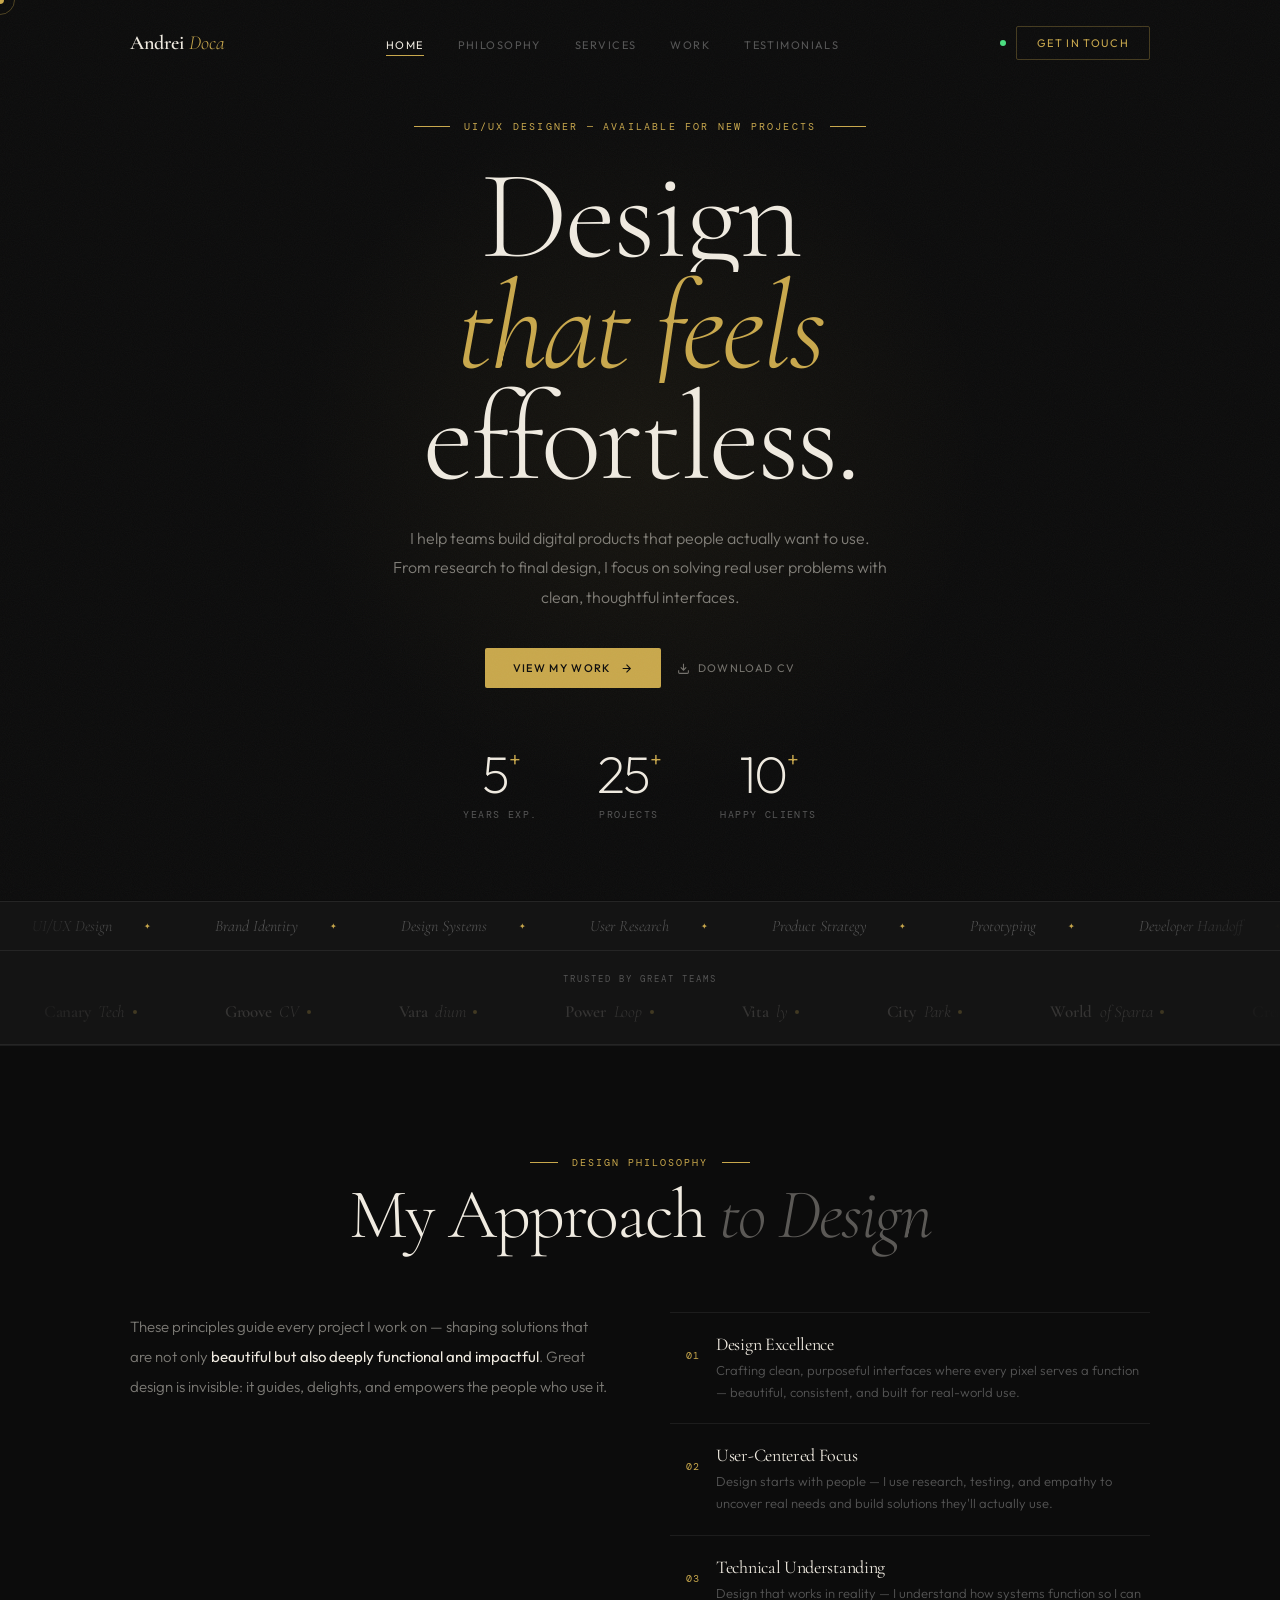
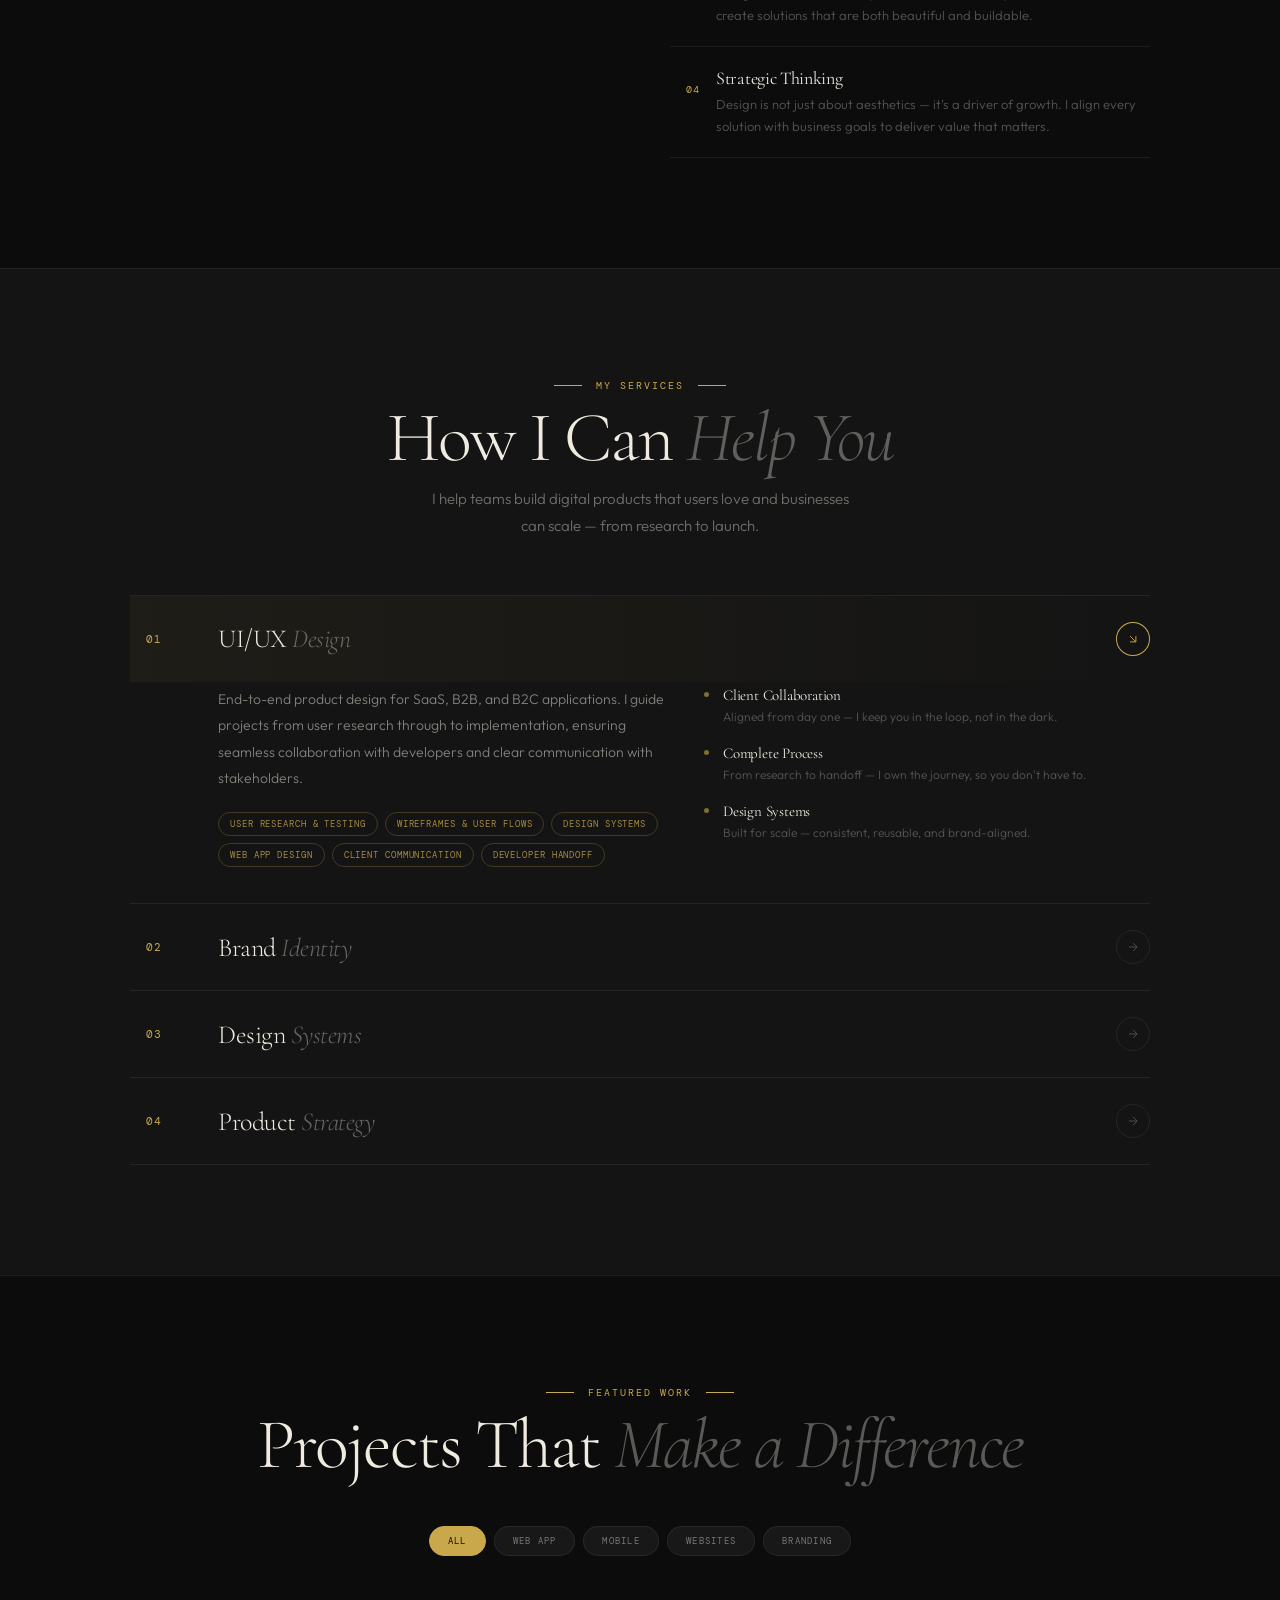
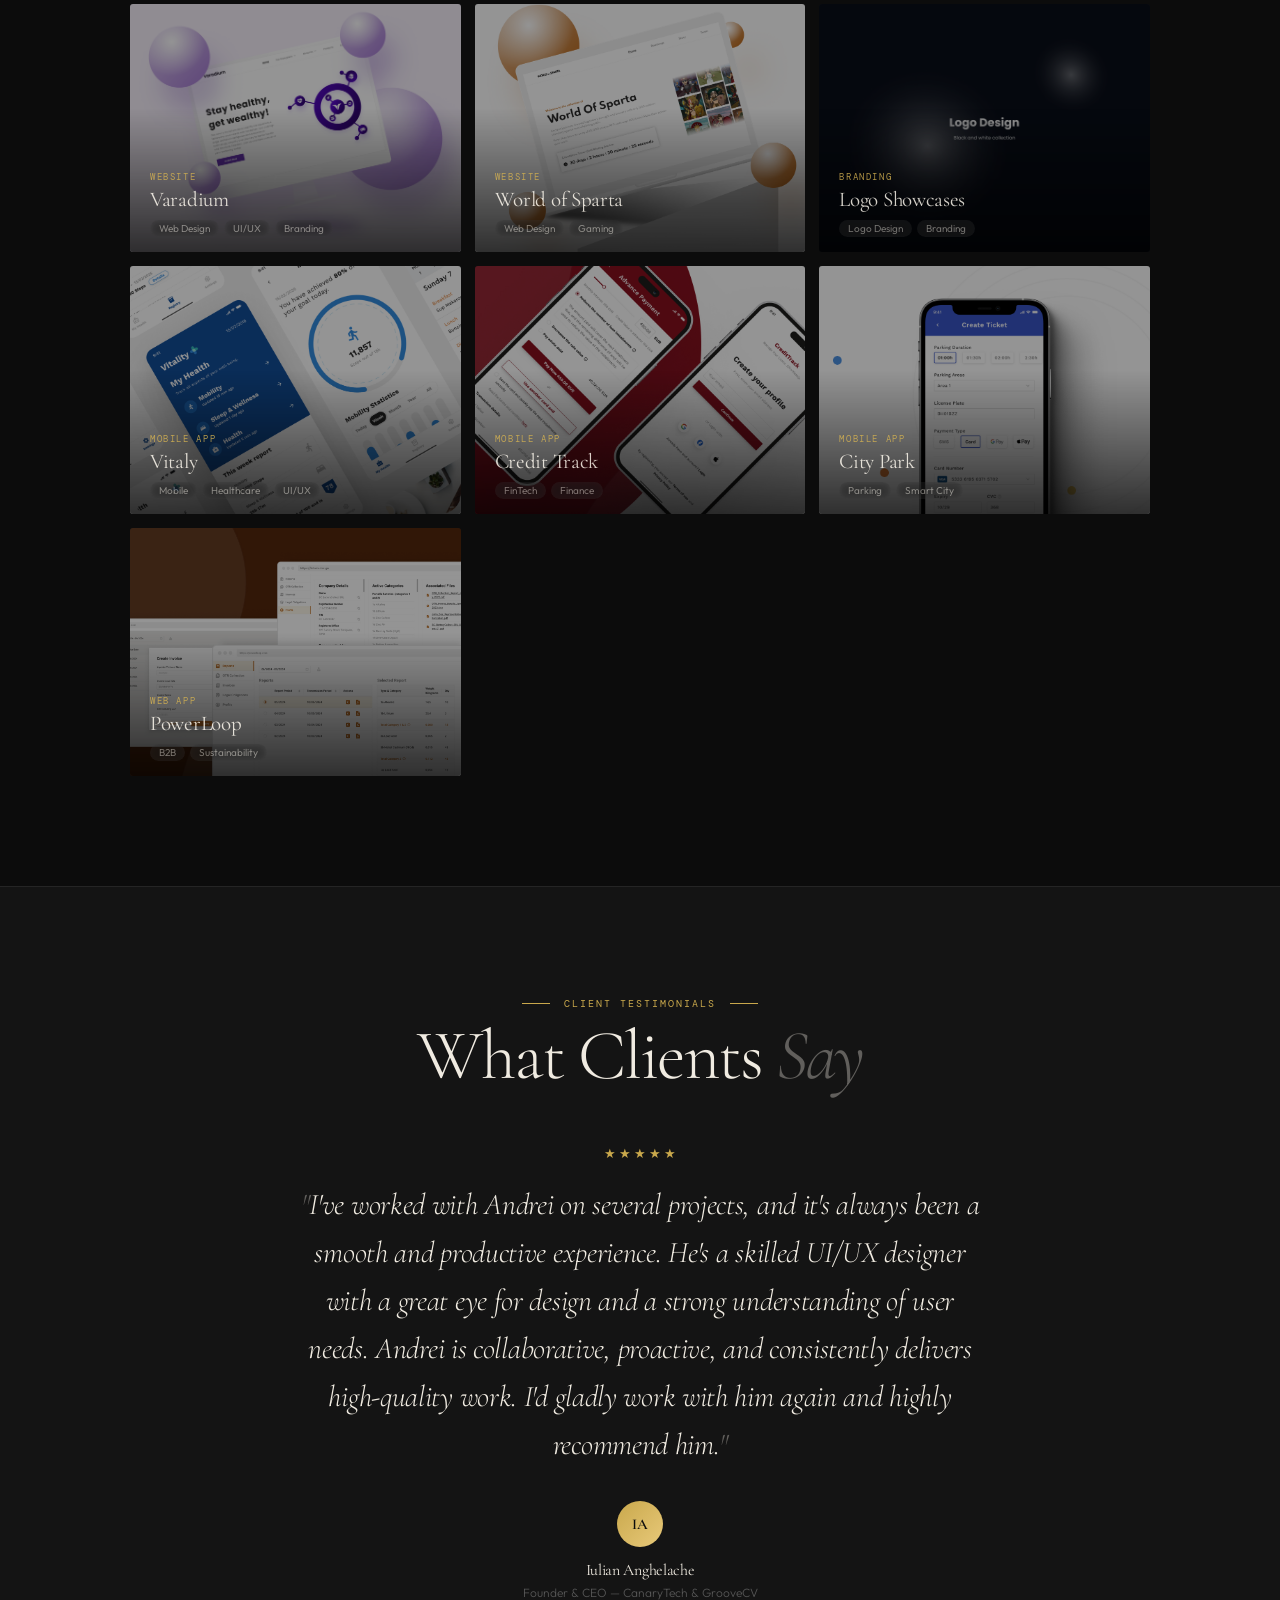
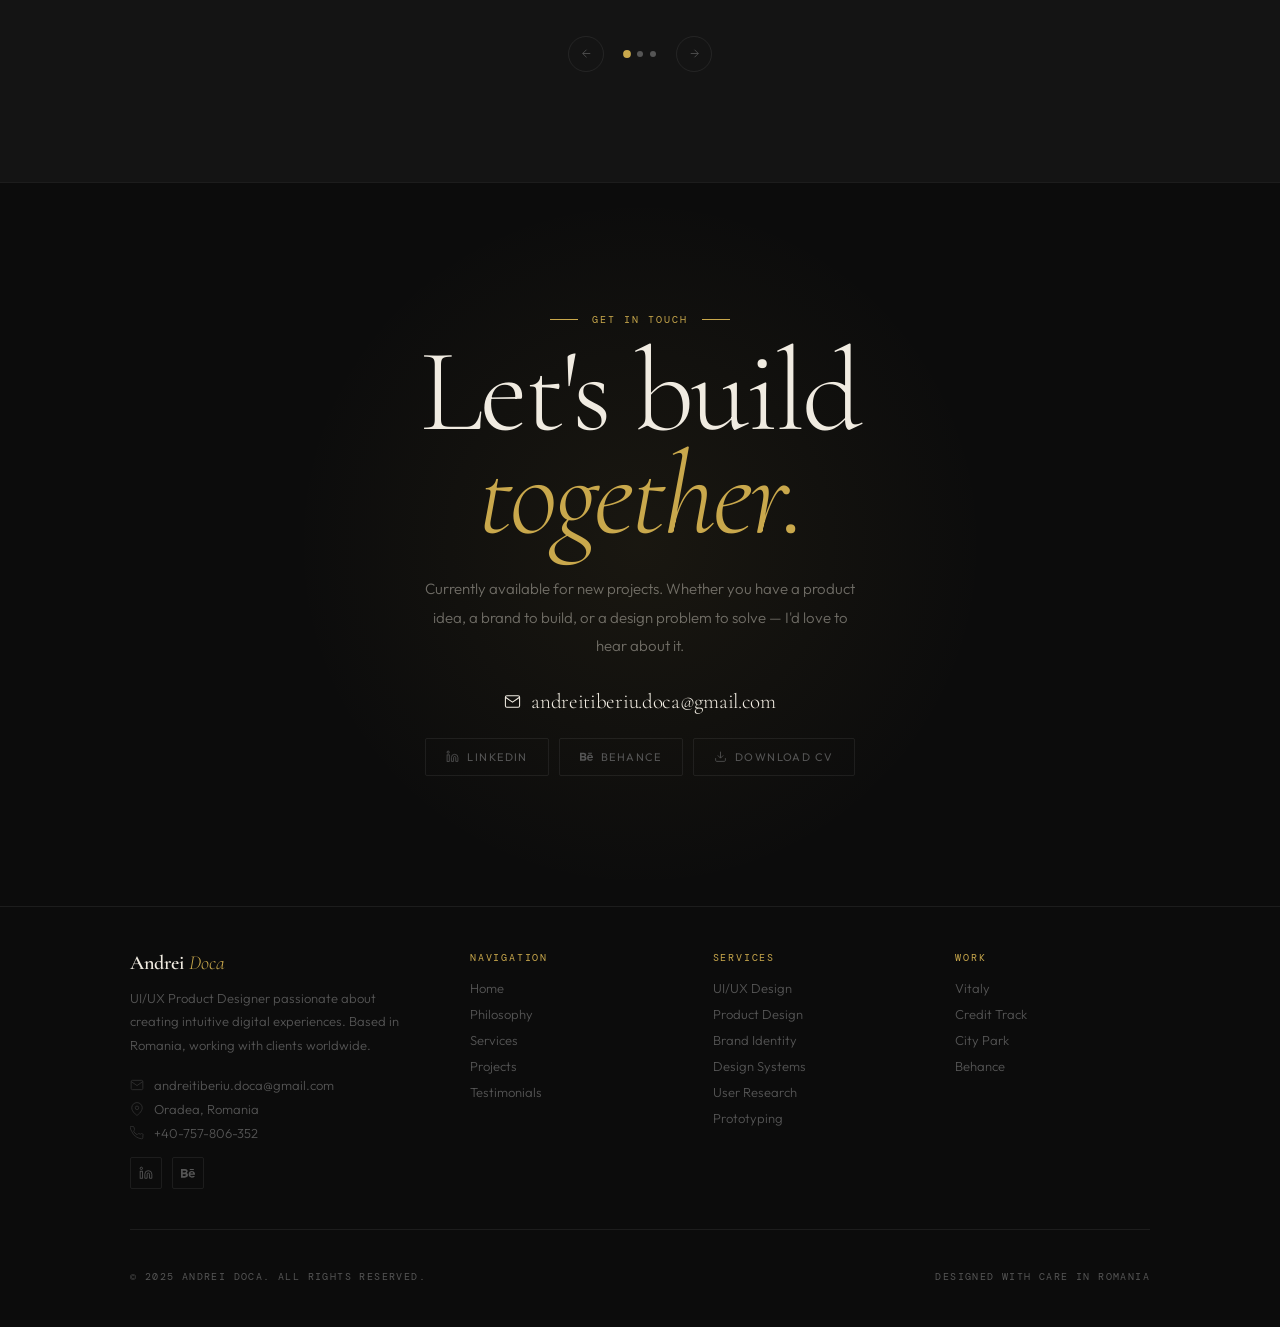
==== index.html @ 2aed0308 "...." ====
<!DOCTYPE html>
<html lang="en">
<head>
<meta charset="UTF-8"/>
<meta name="viewport" content="width=device-width, initial-scale=1.0"/>
<title>Andrei Doca — UI/UX Designer</title>
<link rel="icon" type="image/x-icon" href="./assets/logo.jpg"/>
<link rel="stylesheet" href="css/base.css"/>
<link rel="stylesheet" href="css/styles.css"/>

<style> /* fixing cursor bug while hovering over the anchor elements*/ 
  a{   
    cursor: none;
   }

</style>
  
</head>
<body>
<div id="grain"></div><div id="cur"></div><div id="fol"></div>

<nav class="site-nav" id="siteNav">
  <div class="nav-inner" >
    <a href="#home" class="nav-logo">Andrei <em>Doca</em></a>
    <ul class="nav-links" >
      <li><a href="#home">Home</a></li>
      <li><a href="#about">Philosophy</a></li>
      <li><a href="#services">Services</a></li>
      <li><a href="#projects">Work</a></li>
      <li><a href="#testimonials" >Testimonials</a></li>
    </ul>
    <div class="nav-right">
      <div class="avail-dot"></div>
      <a href="#contact" class="nav-cta">Get In Touch</a>
    </div>
  </div>
</nav>

<section id="home">
  <div class="hero-glow"></div>
  <div class="hero-inner">
    <div class="hero-eyebrow"><div class="ey-line"></div><div class="ey-text">UI/UX Designer — Available for new projects</div><div class="ey-line"></div></div>
    <h1 class="hero-h1"><span class="h1l">Design</span><span class="h1l"><em class="h1-i">that feels</em></span><span class="h1l">effortless.</span></h1>
    <p class="hero-desc">I help teams build digital products that people actually want to use. From research to final design, I focus on solving real user problems with clean, thoughtful interfaces.</p>
    <div class="hero-btns">
      <a href="#projects" class="btn-gold">View My Work <svg width="13" height="13" viewBox="0 0 24 24" fill="none" stroke="currentColor" stroke-width="2"><path d="M5 12h14M12 5l7 7-7 7"/></svg></a>
      <a href="./assets/cv/Andrei Doca_CV.pdf" download class="btn-ghost"><svg width="13" height="13" viewBox="0 0 24 24" fill="none" stroke="currentColor" stroke-width="2"><path d="M21 15v4a2 2 0 01-2 2H5a2 2 0 01-2-2v-4M7 10l5 5 5-5M12 15V3"/></svg> Download CV</a>
    </div>
    <div class="hero-stats">
      <div><div class="hs-num">5<span class="hs-plus">+</span></div><div class="hs-lbl">Years Exp.</div></div>
      <div><div class="hs-num">25<span class="hs-plus">+</span></div><div class="hs-lbl">Projects</div></div>
      <div><div class="hs-num">10<span class="hs-plus">+</span></div><div class="hs-lbl">Happy Clients</div></div>
    </div>
  </div>
</section>

<div class="ticker-wrap">
  <div class="ticker-row">
    <div class="ticker-track">
      <span class="ticker-item">UI/UX Design</span><span class="ticker-item">Brand Identity</span><span class="ticker-item">Design Systems</span><span class="ticker-item">User Research</span><span class="ticker-item">Product Strategy</span><span class="ticker-item">Prototyping</span><span class="ticker-item">Developer Handoff</span><span class="ticker-item">Web Apps</span><span class="ticker-item">UI/UX Design</span><span class="ticker-item">Brand Identity</span><span class="ticker-item">Design Systems</span><span class="ticker-item">User Research</span><span class="ticker-item">Product Strategy</span><span class="ticker-item">Prototyping</span><span class="ticker-item">Developer Handoff</span><span class="ticker-item">Web Apps</span>
    </div>
  </div>
  <div class="clients-row">
    <p class="clients-label">Trusted by great teams</p>
    <div class="clients-track">
      <div class="client-item">Canary<em>Tech</em><div class="cdot"></div></div><div class="client-item">Groove<em>CV</em><div class="cdot"></div></div><div class="client-item">Vara<em>dium</em><div class="cdot"></div></div><div class="client-item">Power<em>Loop</em><div class="cdot"></div></div><div class="client-item">Vita<em>ly</em><div class="cdot"></div></div><div class="client-item">City<em>Park</em><div class="cdot"></div></div><div class="client-item">World <em>of Sparta</em><div class="cdot"></div></div><div class="client-item">Credit<em>Track</em><div class="cdot"></div></div><div class="client-item">Canary<em>Tech</em><div class="cdot"></div></div><div class="client-item">Groove<em>CV</em><div class="cdot"></div></div><div class="client-item">Vara<em>dium</em><div class="cdot"></div></div><div class="client-item">Power<em>Loop</em><div class="cdot"></div></div><div class="client-item">Vita<em>ly</em><div class="cdot"></div></div><div class="client-item">City<em>Park</em><div class="cdot"></div></div><div class="client-item">World <em>of Sparta</em><div class="cdot"></div></div><div class="client-item">Credit<em>Track</em><div class="cdot"></div></div>
    </div>
  </div>
</div>

<section id="about">
  <div class="wrap">
    <div class="about-head rv">
      <div class="sey"><div class="sln"></div><div class="slb">Design Philosophy</div><div class="sln"></div></div>
      <h2 class="sh" style="font-size:clamp(38px,5.5vw,72px)">My Approach <em>to Design</em></h2>
    </div>
    <div class="about-grid">
      <div class="rv d1">
        <p class="about-text">These principles guide every project I work on — shaping solutions that are not only <strong>beautiful but also deeply functional and impactful</strong>. Great design is invisible: it guides, delights, and empowers the people who use it.</p>
      </div>
      <div class="principles rv d2">
        <div class="principle-row"><div class="pr-num">01</div><div><div class="pr-title">Design Excellence</div><div class="pr-desc">Crafting clean, purposeful interfaces where every pixel serves a function — beautiful, consistent, and built for real-world use.</div></div></div>
        <div class="principle-row"><div class="pr-num">02</div><div><div class="pr-title">User-Centered Focus</div><div class="pr-desc">Design starts with people — I use research, testing, and empathy to uncover real needs and build solutions they'll actually use.</div></div></div>
        <div class="principle-row"><div class="pr-num">03</div><div><div class="pr-title">Technical Understanding</div><div class="pr-desc">Design that works in reality — I understand how systems function so I can create solutions that are both beautiful and buildable.</div></div></div>
        <div class="principle-row"><div class="pr-num">04</div><div><div class="pr-title">Strategic Thinking</div><div class="pr-desc">Design is not just about aesthetics — it's a driver of growth. I align every solution with business goals to deliver value that matters.</div></div></div>
      </div>
    </div>
  </div>
</section>

<section id="services">
  <div class="wrap">
    <div class="services-head rv">
      <div class="sey"><div class="sln"></div><div class="slb">My Services</div><div class="sln"></div></div>
      <h2 class="sh" style="font-size:clamp(38px,5.5vw,72px)">How I Can <em>Help You</em></h2>
      <p class="services-sub-text">I help teams build digital products that users love and businesses can scale — from research to launch.</p>
    </div>
  </div>
  <div class="accordion rv d1">
    <div class="acc-item open">
      <button class="acc-header" aria-expanded="true"><span class="acc-num">01</span><span class="acc-title">UI/UX <em>Design</em></span><span class="acc-arrow"><svg width="14" height="14" viewBox="0 0 24 24" fill="none" stroke="currentColor" stroke-width="1.5"><path d="M5 12h14M12 5l7 7-7 7"/></svg></span></button>
      <div class="acc-body"><div class="acc-content"><div><p class="acc-desc">End-to-end product design for SaaS, B2B, and B2C applications. I guide projects from user research through to implementation, ensuring seamless collaboration with developers and clear communication with stakeholders.</p><div class="acc-tags"><span class="acc-tag">User Research &amp; Testing</span><span class="acc-tag">Wireframes &amp; User Flows</span><span class="acc-tag">Design Systems</span><span class="acc-tag">Web App Design</span><span class="acc-tag">Client Communication</span><span class="acc-tag">Developer Handoff</span></div></div><div class="acc-sub-services"><div class="acc-sub-item"><div class="acc-sub-dot"></div><div><div class="acc-sub-title">Client Collaboration</div><div class="acc-sub-desc">Aligned from day one — I keep you in the loop, not in the dark.</div></div></div><div class="acc-sub-item"><div class="acc-sub-dot"></div><div><div class="acc-sub-title">Complete Process</div><div class="acc-sub-desc">From research to handoff — I own the journey, so you don't have to.</div></div></div><div class="acc-sub-item"><div class="acc-sub-dot"></div><div><div class="acc-sub-title">Design Systems</div><div class="acc-sub-desc">Built for scale — consistent, reusable, and brand-aligned.</div></div></div></div></div></div>
    </div>
    <div class="acc-item">
      <button class="acc-header" aria-expanded="false"><span class="acc-num">02</span><span class="acc-title">Brand <em>Identity</em></span><span class="acc-arrow"><svg width="14" height="14" viewBox="0 0 24 24" fill="none" stroke="currentColor" stroke-width="1.5"><path d="M5 12h14M12 5l7 7-7 7"/></svg></span></button>
      <div class="acc-body"><div class="acc-content"><div><p class="acc-desc">I create cohesive brand identities that reflect your business's purpose and resonate with your audience. From logo to visual language, I ensure every element works together — so your brand feels strong, consistent, and authentic.</p><div class="acc-tags"><span class="acc-tag">Logo Design</span><span class="acc-tag">Visual Identity</span><span class="acc-tag">Brand Guidelines</span><span class="acc-tag">Brand Assets</span></div><p style="font-size:12px;color:var(--dim);font-style:italic;margin-top:16px;font-family:var(--serif)">Offered as a secondary service alongside UI/UX projects.</p></div><div class="acc-sub-services"><div class="acc-sub-item"><div class="acc-sub-dot"></div><div><div class="acc-sub-title">Visual Identity</div><div class="acc-sub-desc">Memorable visuals that tell your story — from colors to typography.</div></div></div><div class="acc-sub-item"><div class="acc-sub-dot"></div><div><div class="acc-sub-title">Brand Guidelines</div><div class="acc-sub-desc">Clear rules for consistent use — so your brand stays strong across all touchpoints.</div></div></div><div class="acc-sub-item"><div class="acc-sub-dot"></div><div><div class="acc-sub-title">Complementary Service</div><div class="acc-sub-desc">The perfect match for UI/UX projects — when your product needs a voice.</div></div></div></div></div></div>
    </div>
    <div class="acc-item">
      <button class="acc-header" aria-expanded="false"><span class="acc-num">03</span><span class="acc-title">Design <em>Systems</em></span><span class="acc-arrow"><svg width="14" height="14" viewBox="0 0 24 24" fill="none" stroke="currentColor" stroke-width="1.5"><path d="M5 12h14M12 5l7 7-7 7"/></svg></span></button>
      <div class="acc-body"><div class="acc-content"><div><p class="acc-desc">Scalable, reusable component libraries that keep your product consistent across all surfaces and teams. I build systems that grow with your product and reduce design debt from day one.</p><div class="acc-tags"><span class="acc-tag">Components</span><span class="acc-tag">Design Tokens</span><span class="acc-tag">Documentation</span><span class="acc-tag">Figma Libraries</span></div></div><div class="acc-sub-services"><div class="acc-sub-item"><div class="acc-sub-dot"></div><div><div class="acc-sub-title">Component Architecture</div><div class="acc-sub-desc">Atomic design principles — building blocks that scale beautifully.</div></div></div><div class="acc-sub-item"><div class="acc-sub-dot"></div><div><div class="acc-sub-title">Token Management</div><div class="acc-sub-desc">Design tokens for color, typography, spacing — the single source of truth.</div></div></div></div></div></div>
    </div>
    <div class="acc-item">
      <button class="acc-header" aria-expanded="false"><span class="acc-num">04</span><span class="acc-title">Product <em>Strategy</em></span><span class="acc-arrow"><svg width="14" height="14" viewBox="0 0 24 24" fill="none" stroke="currentColor" stroke-width="1.5"><path d="M5 12h14M12 5l7 7-7 7"/></svg></span></button>
      <div class="acc-body"><div class="acc-content"><div><p class="acc-desc">Design strategy consulting for product teams that want to move faster and with more clarity. I help align stakeholders, define product vision, and translate business goals into actionable design roadmaps.</p><div class="acc-tags"><span class="acc-tag">Consulting</span><span class="acc-tag">Roadmaps</span><span class="acc-tag">Workshops</span><span class="acc-tag">Stakeholder Alignment</span></div></div><div class="acc-sub-services"><div class="acc-sub-item"><div class="acc-sub-dot"></div><div><div class="acc-sub-title">Design Audits</div><div class="acc-sub-desc">In-depth review of your current product — finding gaps and opportunities.</div></div></div><div class="acc-sub-item"><div class="acc-sub-dot"></div><div><div class="acc-sub-title">Workshops</div><div class="acc-sub-desc">Collaborative sessions that align your team and accelerate decision making.</div></div></div></div></div></div>
    </div>
  </div>
</section>

<section id="projects">
  <div class="wrap">
    <div class="projects-head rv"><div class="sey"><div class="sln"></div><div class="slb">Featured Work</div><div class="sln"></div></div><h2 class="sh" style="font-size:clamp(38px,5.5vw,72px)">Projects That <em>Make a Difference</em></h2></div>
    <div class="filter-bar rv d1">
      <button class="filter-btn active" data-filter="all">All</button>
      <button class="filter-btn" data-filter="web-app">Web App</button>
      <button class="filter-btn" data-filter="mobile">Mobile</button>
      <button class="filter-btn" data-filter="websites">Websites</button>
      <button class="filter-btn" data-filter="logos">Branding</button>
    </div>
    <div class="projects-grid">
      <div class="project-card rv" data-category="websites" data-href="https://www.behance.net/gallery/183413317/Varadium-Crypto-Coin-Homepage-Website-Design"><img src="assets/images/Desktop_Picture_1.png" alt="Varadium" loading="lazy"/><div class="proj-overlay"><div class="proj-cat">Website</div><div class="proj-name">Varadium</div><div class="proj-pills"><span class="proj-pill">Web Design</span><span class="proj-pill">UI/UX</span><span class="proj-pill">Branding</span></div></div></div>
      <div class="project-card rv d1" data-category="websites" data-href="https://www.behance.net/gallery/138821625/World-Of-Sparta-NFT-project-Website-design"><img src="assets/images/Desktop_Picture_2.png" alt="World of Sparta" loading="lazy"/><div class="proj-overlay"><div class="proj-cat">Website</div><div class="proj-name">World of Sparta</div><div class="proj-pills"><span class="proj-pill">Web Design</span><span class="proj-pill">Gaming</span></div></div></div>
      <div class="project-card rv d2" data-category="logos" data-href="https://www.behance.net/gallery/183293669/Logo-Design-Collection"><img src="assets/images/Logos.png" alt="Logo Showcases" loading="lazy"/><div class="proj-overlay"><div class="proj-cat">Branding</div><div class="proj-name">Logo Showcases</div><div class="proj-pills"><span class="proj-pill">Logo Design</span><span class="proj-pill">Branding</span></div></div></div>
      <div class="project-card rv d1" data-category="mobile" data-href="usecases/vitaly.html"><img src="assets/images/Mobile_Picture_2.png" alt="Vitaly" loading="lazy"/><div class="proj-overlay"><div class="proj-cat">Mobile App</div><div class="proj-name">Vitaly</div><div class="proj-pills"><span class="proj-pill">Mobile</span><span class="proj-pill">Healthcare</span><span class="proj-pill">UI/UX</span></div></div></div>
      <div class="project-card rv d2" data-category="mobile" data-href="usecases/credit_track.html"><img src="assets/images/Mobile_Picture_3.jpg" alt="Credit Track" loading="lazy"/><div class="proj-overlay"><div class="proj-cat">Mobile App</div><div class="proj-name">Credit Track</div><div class="proj-pills"><span class="proj-pill">FinTech</span><span class="proj-pill">Finance</span></div></div></div>
      <div class="project-card rv d3" data-category="mobile" data-href="usecases/citypark.html"><img src="assets/images/Mobile_Picture_1.png" alt="City Park" loading="lazy"/><div class="proj-overlay"><div class="proj-cat">Mobile App</div><div class="proj-name">City Park</div><div class="proj-pills"><span class="proj-pill">Parking</span><span class="proj-pill">Smart City</span></div></div></div>
      <div class="project-card rv d3" data-category="web-app" data-href="usecases/powerloop.html"><img src="assets/images/WebApp_Picture_1.jpg" alt="PowerLoop" loading="lazy"/><div class="proj-overlay"><div class="proj-cat">Web App</div><div class="proj-name">PowerLoop</div><div class="proj-pills"><span class="proj-pill">B2B</span><span class="proj-pill">Sustainability</span></div></div></div>
    </div>
  </div>
</section>

<section id="testimonials">
  <div class="wrap">
    <div class="test-head rv"><div class="sey"><div class="sln"></div><div class="slb">Client Testimonials</div><div class="sln"></div></div><h2 class="sh" style="font-size:clamp(38px,5.5vw,72px)">What Clients <em>Say</em></h2></div>
    <div class="carousel-wrap rv d1">
      <div class="carousel-slides" id="cSlides">
        <div class="c-slide active"><div class="c-stars"><span class="c-star">★</span><span class="c-star">★</span><span class="c-star">★</span><span class="c-star">★</span><span class="c-star">★</span></div><p class="c-quote"><span class="q">"</span>I've worked with Andrei on several projects, and it's always been a smooth and productive experience. He's a skilled UI/UX designer with a great eye for design and a strong understanding of user needs. Andrei is collaborative, proactive, and consistently delivers high-quality work. I'd gladly work with him again and highly recommend him.<span class="q">"</span></p><div class="c-author"><div class="c-avatar">IA</div><div class="c-name">Iulian Anghelache</div><div class="c-role">Founder &amp; CEO — CanaryTech &amp; GrooveCV</div></div></div>
        <div class="c-slide"><div class="c-stars"><span class="c-star">★</span><span class="c-star">★</span><span class="c-star">★</span><span class="c-star">★</span><span class="c-star">★</span></div><p class="c-quote"><span class="q">"</span>Andrei brings exceptional clarity to every design challenge. His ability to translate complex requirements into intuitive, beautiful interfaces is remarkable. A true professional who delivers beyond expectations.<span class="q">"</span></p><div class="c-author"><div class="c-avatar" style="background:linear-gradient(135deg,#4A9FFF,#7BC0FF)">CD</div><div class="c-name">Client Name</div><div class="c-role">Product Lead — Company Name</div></div></div>
        <div class="c-slide"><div class="c-stars"><span class="c-star">★</span><span class="c-star">★</span><span class="c-star">★</span><span class="c-star">★</span><span class="c-star">★</span></div><p class="c-quote"><span class="q">"</span>Working with Andrei was one of the best decisions we made for our product. Strategic thinking, great design, and real results — our users absolutely love the new experience.<span class="q">"</span></p><div class="c-author"><div class="c-avatar" style="background:linear-gradient(135deg,#C97A4C,#E8A87A)">MR</div><div class="c-name">Another Client</div><div class="c-role">CEO — Startup Name</div></div></div>
      </div>
      <div class="carousel-controls">
        <button class="c-btn" id="cPrev"><svg viewBox="0 0 24 24" fill="none" stroke="currentColor" stroke-width="1.5"><path d="M19 12H5M12 5l-7 7 7 7"/></svg></button>
        <div class="c-dots" id="cDots"></div>
        <button class="c-btn" id="cNext"><svg viewBox="0 0 24 24" fill="none" stroke="currentColor" stroke-width="1.5"><path d="M5 12h14M12 5l7 7-7 7"/></svg></button>
      </div>
    </div>
  </div>
</section>

<section id="contact">
  <div class="contact-glow"></div>
  <div class="contact-inner rv">
    <div class="sey"><div class="sln"></div><div class="slb">Get In Touch</div><div class="sln"></div></div>
    <div class="contact-big">Let's build<br><em>together.</em></div>
    <p class="contact-desc">Currently available for new projects. Whether you have a product idea, a brand to build, or a design problem to solve — I'd love to hear about it.</p>
    <a href="mailto:andreitiberiu.doca@gmail.com" class="contact-email"><svg viewBox="0 0 24 24" fill="none" stroke="currentColor" stroke-width="1.5"><path d="M4 4h16c1.1 0 2 .9 2 2v12c0 1.1-.9 2-2 2H4c-1.1 0-2-.9-2-2V6c0-1.1.9-2 2-2z"/><polyline points="22,6 12,13 2,6"/></svg>andreitiberiu.doca@gmail.com</a>
    <div class="contact-links">
      <a href="https://www.linkedin.com/in/andreidoca/" target="_blank" class="btn-outline"><svg width="13" height="13" viewBox="0 0 24 24" fill="none" stroke="currentColor" stroke-width="1.5"><path d="M16 8a6 6 0 016 6v7h-4v-7a2 2 0 00-2-2 2 2 0 00-2 2v7h-4v-7a6 6 0 016-6z"/><rect x="2" y="9" width="4" height="12"/><circle cx="4" cy="4" r="2"/></svg>LinkedIn</a>
      <a href="https://www.behance.net/DocaAndrei" target="_blank" class="btn-outline"><svg width="13" height="13" viewBox="0 0 24 24" fill="currentColor"><path d="M22 7h-7V5h7v2zm1.726 10c-.442 1.297-2.029 3-5.101 3-3.074 0-5.564-1.729-5.564-5.675 0-3.91 2.325-5.92 5.466-5.92 3.082 0 4.964 1.782 5.375 4.426.078.506.109 1.188.095 2.14H15.97c.13 3.211 3.483 3.312 4.588 2.029h3.168zm-7.686-4h4.965c-.105-1.547-1.136-2.219-2.477-2.219-1.466 0-2.277.768-2.488 2.219zm-9.574 6.988H0V5.021h6.953c5.476.081 5.58 5.444 2.72 6.906 3.461 1.26 3.577 8.061-3.207 8.061zM3 11h3.584c2.508 0 2.906-3-.312-3H3v3zm3.391 3H3v3.016h3.341c3.055 0 2.868-3.016.05-3.016z"/></svg>Behance</a>
      <a href="./assets/cv/Andrei Doca_CV.pdf" download class="btn-outline"><svg width="13" height="13" viewBox="0 0 24 24" fill="none" stroke="currentColor" stroke-width="1.5"><path d="M21 15v4a2 2 0 01-2 2H5a2 2 0 01-2-2v-4M7 10l5 5 5-5M12 15V3"/></svg>Download CV</a>
    </div>
  </div>
</section>

<footer class="site-footer">
  <div class="footer-inner">
    <div class="footer-top">
      <div class="footer-brand">
        <a href="#home" class="footer-brand-title">Andrei <em>Doca</em></a>
        <p class="footer-brand-desc">UI/UX Product Designer passionate about creating intuitive digital experiences. Based in Romania, working with clients worldwide.</p>
        <div class="footer-contacts">
          <div class="footer-contact-row"><svg viewBox="0 0 24 24" fill="none" stroke="currentColor" stroke-width="1.5"><path d="M4 4h16c1.1 0 2 .9 2 2v12c0 1.1-.9 2-2 2H4c-1.1 0-2-.9-2-2V6c0-1.1.9-2 2-2z"/><polyline points="22,6 12,13 2,6"/></svg>andreitiberiu.doca@gmail.com</div>
          <div class="footer-contact-row"><svg viewBox="0 0 24 24" fill="none" stroke="currentColor" stroke-width="1.5"><path d="M21 10c0 7-9 13-9 13s-9-6-9-13a9 9 0 0118 0z"/><circle cx="12" cy="10" r="3"/></svg>Oradea, Romania</div>
          <div class="footer-contact-row"><svg viewBox="0 0 24 24" fill="none" stroke="currentColor" stroke-width="1.5"><path d="M22 16.92v3a2 2 0 01-2.18 2 19.79 19.79 0 01-8.63-3.07A19.5 19.5 0 013.07 9.5a19.79 19.79 0 01-3.07-8.67A2 2 0 012 .84h3a2 2 0 012 1.72c.127.96.361 1.903.7 2.81a2 2 0 01-.45 2.11L6.09 8.91a16 16 0 006 6l1.27-1.27a2 2 0 012.11-.45c.907.339 1.85.573 2.81.7A2 2 0 0122 16.92z"/></svg>+40-757-806-352</div>
        </div>
        <div class="footer-socials">
          <a href="https://www.linkedin.com/in/andreidoca/" target="_blank" class="footer-social"><svg viewBox="0 0 24 24" fill="none" stroke="currentColor" stroke-width="1.5"><path d="M16 8a6 6 0 016 6v7h-4v-7a2 2 0 00-2-2 2 2 0 00-2 2v7h-4v-7a6 6 0 016-6z"/><rect x="2" y="9" width="4" height="12"/><circle cx="4" cy="4" r="2"/></svg></a>
          <a href="https://www.behance.net/DocaAndrei" target="_blank" class="footer-social"><svg viewBox="0 0 24 24" fill="currentColor"><path d="M22 7h-7V5h7v2zm1.726 10c-.442 1.297-2.029 3-5.101 3-3.074 0-5.564-1.729-5.564-5.675 0-3.91 2.325-5.92 5.466-5.92 3.082 0 4.964 1.782 5.375 4.426.078.506.109 1.188.095 2.14H15.97c.13 3.211 3.483 3.312 4.588 2.029h3.168zm-7.686-4h4.965c-.105-1.547-1.136-2.219-2.477-2.219-1.466 0-2.277.768-2.488 2.219zm-9.574 6.988H0V5.021h6.953c5.476.081 5.58 5.444 2.72 6.906 3.461 1.26 3.577 8.061-3.207 8.061zM3 11h3.584c2.508 0 2.906-3-.312-3H3v3zm3.391 3H3v3.016h3.341c3.055 0 2.868-3.016.05-3.016z"/></svg></a>
        </div>
      </div>
      <div><div class="footer-col-title">Navigation</div><div class="footer-col-links"><a href="#home">Home</a><a href="#about">Philosophy</a><a href="#services">Services</a><a href="#projects">Projects</a><a href="#testimonials">Testimonials</a></div></div>
      <div><div class="footer-col-title">Services</div><div class="footer-col-links"><a href="#services">UI/UX Design</a><a href="#services">Product Design</a><a href="#services">Brand Identity</a><a href="#services">Design Systems</a><a href="#services">User Research</a><a href="#services">Prototyping</a></div></div>
      <div><div class="footer-col-title">Work</div><div class="footer-col-links"><a href="usecases/vitaly.html">Vitaly</a><a href="usecases/credit_track.html">Credit Track</a><a href="usecases/citypark.html">City Park</a><a href="https://www.behance.net/DocaAndrei" target="_blank">Behance</a></div></div>
    </div>
    <div class="footer-bottom"><span class="footer-copy">© 2025 Andrei Doca. All Rights Reserved.</span><span class="footer-copy">Designed with care in Romania</span></div>
  </div>
</footer>

<script src = "js/scripts.js" defer></script>
</body>
</html>
---- css/base.css ----
/* ═══════════════════════════════════════════
   BASE.CSS — Design tokens, shared utilities
   Dark Editorial Luxury — Andrei Doca
   ═══════════════════════════════════════════ */
@import url("https://fonts.googleapis.com/css2?family=Cormorant+Garamond:ital,wght@0,300;0,400;0,600;1,300;1,400;1,600&family=Outfit:wght@300;400;500&family=DM+Mono:wght@300;400&display=swap");

*,
*::before,
*::after {
  box-sizing: border-box;
  margin: 0;
  padding: 0;
}

:root {
  --ink: #0c0c0c;
  --ink2: #141414;
  --ink3: #1c1c1c;
  --cream: #f0ebe1;
  --gold: #c9a84c;
  --gold2: #e8c97a;
  --dim: #555;
  --dim2: #333;
  --border: rgba(255, 255, 255, 0.07);
  --max: 1100px;
  --serif: "Cormorant Garamond", Georgia, serif;
  --sans: "Outfit", sans-serif;
  --mono: "DM Mono", monospace;
}

html {
  scroll-behavior: smooth;
}

body {
  background: var(--ink);
  color: var(--cream);
  font-family: var(--sans);
  overflow-x: hidden;
  cursor: none;
}

/* ── FANCY SCROLLBAR ── */
::-webkit-scrollbar {
  width: 4px;
}
::-webkit-scrollbar-track {
  background: var(--ink);
}
::-webkit-scrollbar-thumb {
  background: linear-gradient(
    180deg,
    var(--gold) 0%,
    rgba(201, 168, 76, 0.2) 100%
  );
  border-radius: 4px;
}
::-webkit-scrollbar-thumb:hover {
  background: var(--gold);
}
* {
  scrollbar-width: thin;
  scrollbar-color: var(--gold) transparent;
}

/* ── CUSTOM CURSOR ── */
#cur {
  position: fixed;
  width: 8px;
  height: 8px;
  background: var(--gold);
  border-radius: 50%;
  pointer-events: none;
  z-index: 9999;
  transform: translate(-50%, -50%);
  transition: width 0.22s, height 0.22s;
}
#fol {
  position: fixed;
  width: 30px;
  height: 30px;
  border: 1px solid rgba(201, 168, 76, 0.35);
  border-radius: 50%;
  pointer-events: none;
  z-index: 9998;
  transform: translate(-50%, -50%);
  transition: width 0.3s, height 0.3s, border-color 0.3s;
}
body:has(a:hover, button:hover) #cur {
  width: 5px;
  height: 5px;
}
body:has(a:hover, button:hover) #fol {
  width: 50px;
  height: 50px;
  border-color: rgba(201, 168, 76, 0.65);
}

/* ── GRAIN ── */
#grain {
  position: fixed;
  inset: 0;
  z-index: 9990;
  pointer-events: none;
  opacity: 0.038;
  background-image: url("data:image/svg+xml,%3Csvg viewBox='0 0 200 200' xmlns='http://www.w3.org/2000/svg'%3E%3Cfilter id='n'%3E%3CfeTurbulence type='fractalNoise' baseFrequency='.85' numOctaves='4' stitchTiles='stitch'/%3E%3C/filter%3E%3Crect width='100%25' height='100%25' filter='url(%23n)'/%3E%3C/svg%3E");
  background-size: 180px;
}

/* ── CONTAINER ── */
.wrap {
  max-width: var(--max);
  margin: 0 auto;
  padding: 0 40px;
}

/* ── NAV ── */
nav.site-nav {
  position: fixed;
  top: 0;
  left: 0;
  right: 0;
  z-index: 500;
  padding: 26px 0;
  transition: padding 0.4s, background 0.4s, border-color 0.4s;
  border-bottom: 1px solid transparent;
}
nav.site-nav.scrolled {
  padding: 15px 0;
  background: rgba(12, 12, 12, 0.95);
  backdrop-filter: blur(20px);
  border-color: var(--border);
}
.nav-inner {
  max-width: var(--max);
  margin: 0 auto;
  padding: 0 40px;
  display: flex;
  align-items: center;
  justify-content: space-between;
}
.nav-logo {
  font-family: var(--serif);
  font-size: 20px;
  font-weight: 600;
  color: var(--cream);
  text-decoration: none;
}
.nav-logo em {
  font-style: italic;
  color: var(--gold);
  font-weight: 300;
}
.nav-links {
  display: flex;
  gap: 34px;
  list-style: none;
}
.nav-links a {
  font-size: 11px;
  font-weight: 400;
  letter-spacing: 0.13em;
  text-transform: uppercase;
  color: var(--dim);
  cursor: none;
  text-decoration: none;
  transition: color 0.3s;
  position: relative;
}
.nav-links a::after {
  content: "";
  position: absolute;
  bottom: -4px;
  left: 0;
  right: 0;
  height: 1px;
  background: var(--gold);
  transform: scaleX(0);
  transform-origin: right;
  transition: transform 0.3s;
}
.nav-links a:hover {
  color: var(--cream);
}
.nav-links a:hover::after,
.nav-links a.active::after {
  transform: scaleX(1);
  transform-origin: left;
}
.nav-links a.active {
  color: var(--cream);
}
.nav-right {
  display: flex;
  align-items: center;
  gap: 10px;
}
.avail-dot {
  width: 6px;
  height: 6px;
  background: #4ade80;
  border-radius: 50%;
  animation: blink 2s infinite;
}
@keyframes blink {
  0%,
  100% {
    opacity: 1;
  }
  50% {
    opacity: 0.3;
  }
}
.nav-cta {
  font-size: 11px;
  letter-spacing: 0.12em;
  text-transform: uppercase;
  color: var(--gold);
  text-decoration: none;
  border: 1px solid rgba(201, 168, 76, 0.3);
  padding: 9px 20px;
  border-radius: 2px;
  transition: background 0.3s, color 0.3s, border-color 0.3s;
}
.nav-cta:hover {
  background: var(--gold);
  color: var(--ink);
  border-color: var(--gold);
}

/* ── SECTION EYEBROW ── */
.sey {
  display: flex;
  align-items: center;
  gap: 14px;
  justify-content: center;
  margin-bottom: 14px;
}
.sey.left {
  justify-content: flex-start;
}
.sln {
  width: 28px;
  height: 1px;
  background: var(--gold);
  flex-shrink: 0;
}
.slb {
  font-family: var(--mono);
  font-size: 10px;
  letter-spacing: 0.2em;
  text-transform: uppercase;
  color: var(--gold);
}

/* ── SECTION HEADINGS ── */
.sh {
  font-family: var(--serif);
  font-weight: 300;
  line-height: 0.92;
  letter-spacing: -2px;
  color: var(--cream);
  text-align: center;
}
.sh em {
  font-style: italic;
  color: rgba(240, 235, 225, 0.35);
}
.sh.left {
  text-align: left;
}

/* ── SCROLL REVEALS ── */
.rv {
  opacity: 0;
  transform: translateY(28px);
  transition: opacity 0.8s cubic-bezier(0.22, 1, 0.36, 1),
    transform 0.8s cubic-bezier(0.22, 1, 0.36, 1);
}
.rv.in {
  opacity: 1;
  transform: none;
}
.d1 {
  transition-delay: 0.1s;
}
.d2 {
  transition-delay: 0.2s;
}
.d3 {
  transition-delay: 0.3s;
}
.d4 {
  transition-delay: 0.4s;
}

/* ── BUTTONS ── */
.btn-gold {
  font-size: 11px;
  letter-spacing: 0.12em;
  text-transform: uppercase;
  color: var(--ink);
  background: var(--gold);
  padding: 13px 28px;
  border-radius: 2px;
  text-decoration: none;
  font-weight: 500;
  display: inline-flex;
  align-items: center;
  gap: 9px;
  transition: background 0.3s, transform 0.2s;
  border: none;
  cursor: none;
  font-family: var(--sans);
}
.btn-gold:hover {
  background: var(--gold2);
  transform: translateY(-2px);
}
.btn-ghost {
  font-size: 11px;
  letter-spacing: 0.12em;
  text-transform: uppercase;
  color: rgba(240, 235, 225, 0.45);
  text-decoration: none;
  display: inline-flex;
  align-items: center;
  gap: 8px;
  transition: color 0.3s;
  cursor: none;
  background: none;
  border: none;
  font-family: var(--sans);
}
.btn-ghost:hover {
  color: var(--cream);
}
.btn-outline {
  font-size: 11px;
  letter-spacing: 0.13em;
  text-transform: uppercase;
  color: var(--dim);
  text-decoration: none;
  display: inline-flex;
  align-items: center;
  gap: 8px;
  border: 1px solid var(--border);
  padding: 11px 20px;
  border-radius: 2px;
  transition: border-color 0.3s, color 0.3s;
  cursor: none;
  font-family: var(--sans);
}
.btn-outline:hover {
  border-color: rgba(201, 168, 76, 0.38);
  color: var(--gold);
}

/* ── FOOTER ── */
.site-footer {
  padding: 44px 0;
  border-top: 1px solid var(--border);
}
.footer-inner {
  max-width: var(--max);
  margin: 0 auto;
  padding: 0 40px;
}
.footer-top {
  display: grid;
  grid-template-columns: 1.5fr 1fr 1fr 1fr;
  gap: 48px;
  margin-bottom: 40px;
  padding-bottom: 40px;
  border-bottom: 1px solid var(--border);
}
.footer-brand-title {
  font-family: var(--serif);
  font-size: 20px;
  font-weight: 600;
  color: var(--cream);
  text-decoration: none;
  display: block;
  margin-bottom: 12px;
}
.footer-brand-title em {
  font-style: italic;
  color: var(--gold);
  font-weight: 300;
}
.footer-brand-desc {
  font-size: 13px;
  font-weight: 300;
  line-height: 1.8;
  color: var(--dim);
  margin-bottom: 20px;
}
.footer-contacts {
  display: flex;
  flex-direction: column;
  gap: 8px;
}
.footer-contact-row {
  display: flex;
  align-items: center;
  gap: 10px;
  font-size: 13px;
  color: var(--dim);
  font-weight: 300;
}
.footer-contact-row svg {
  width: 14px;
  height: 14px;
  flex-shrink: 0;
  opacity: 0.5;
}
.footer-col-title {
  font-family: var(--mono);
  font-size: 10px;
  letter-spacing: 0.18em;
  text-transform: uppercase;
  color: var(--gold);
  margin-bottom: 16px;
}
.footer-col-links {
  display: flex;
  flex-direction: column;
  gap: 10px;
}
.footer-col-links a {
  font-size: 13px;
  color: var(--dim);
  text-decoration: none;
  font-weight: 300;
  transition: color 0.3s;
}
.footer-col-links a:hover {
  color: var(--cream);
}
.footer-socials {
  display: flex;
  gap: 10px;
  margin-top: 16px;
}
.footer-social {
  width: 32px;
  height: 32px;
  border: 1px solid var(--border);
  border-radius: 2px;
  display: flex;
  align-items: center;
  justify-content: center;
  color: var(--dim);
  text-decoration: none;
  transition: border-color 0.3s, color 0.3s;
}
.footer-social:hover {
  border-color: rgba(201, 168, 76, 0.38);
  color: var(--gold);
}
.footer-social svg,
.footer-social img {
  width: 14px;
  height: 14px;
}
.footer-bottom {
  display: flex;
  justify-content: space-between;
  align-items: center;
}
.footer-copy {
  font-family: var(--mono);
  font-size: 10px;
  letter-spacing: 0.14em;
  text-transform: uppercase;
  color: var(--dim);
}

/* ── RESPONSIVE ── */
@media (max-width: 900px) {
  .footer-top {
    grid-template-columns: 1fr 1fr;
    gap: 32px;
  }
}
@media (max-width: 768px) {
  body {
    cursor: auto;
  }
  #cur,
  #fol {
    display: none;
  }
  .nav-links {
    display: none;
  }
  .wrap,
  .nav-inner,
  .footer-inner {
    padding: 0 24px;
  }
  .footer-top {
    grid-template-columns: 1fr;
    gap: 28px;
  }
  .footer-bottom {
    flex-direction: column;
    gap: 12px;
    text-align: center;
  }
}
---- css/styles.css ----
#home {
  min-height: 100vh;
  display: flex;
  align-items: center;
  justify-content: center;
  text-align: center;
  padding: 120px 0 80px;
  position: relative;
  overflow: hidden;
  
}

.hero-glow {
  position: absolute;
  width: 700px;
  height: 700px;
  border-radius: 50%;
  background: radial-gradient(
    circle,
    rgba(201, 168, 76, 0.06) 0%,
    transparent 70%
  );
  top: 50%;
  left: 50%;
  transform: translate(-50%, -50%);
  pointer-events: none;
}
.hero-inner {
  max-width: 820px;
  margin: 0 auto;
  padding: 0 40px;
}
.hero-eyebrow {
  display: flex;
  align-items: center;
  gap: 14px;
  justify-content: center;
  margin-bottom: 28px;
  opacity: 0;
  transform: translateY(16px);
  animation: up 0.8s 0.1s cubic-bezier(0.22, 1, 0.36, 1) forwards;
}
.hero-eyebrow .ey-line {
  width: 36px;
  height: 1px;
  background: var(--gold);
}
.hero-eyebrow .ey-text {
  font-family: var(--mono);
  font-size: 10px;
  letter-spacing: 0.22em;
  text-transform: uppercase;
  color: var(--gold);
}
.hero-h1 {
  font-family: var(--serif);
  font-size: clamp(64px, 10.5vw, 126px);
  font-weight: 300;
  line-height: 0.88;
  letter-spacing: -3px;
  color: var(--cream);
  margin-bottom: 30px;
}
.h1l {
  display: block;
  overflow: hidden;
  opacity: 0;
  transform: translateY(108%);
}
.h1l:nth-child(1) {
  animation: lu 0.9s 0.28s cubic-bezier(0.22, 1, 0.36, 1) forwards;
}
.h1l:nth-child(2) {
  animation: lu 0.9s 0.42s cubic-bezier(0.22, 1, 0.36, 1) forwards;
}
.h1l:nth-child(3) {
  animation: lu 0.9s 0.56s cubic-bezier(0.22, 1, 0.36, 1) forwards;
}
.h1-i {
  font-style: italic;
  color: var(--gold);
}
.hero-desc {
  font-size: 16px;
  font-weight: 300;
  line-height: 1.85;
  color: rgba(240, 235, 225, 0.5);
  max-width: 500px;
  margin: 0 auto 36px;
  opacity: 0;
  transform: translateY(14px);
  animation: up 0.8s 0.7s cubic-bezier(0.22, 1, 0.36, 1) forwards;
}
.hero-btns {
  display: flex;
  gap: 16px;
  justify-content: center;
  flex-wrap: wrap;
  margin-bottom: 60px;
  opacity: 0;
  transform: translateY(14px);
  animation: up 0.8s 0.84s cubic-bezier(0.22, 1, 0.36, 1) forwards;
}
.hero-btns a {
  font-family: "Outfit", sans-serif !important;
  -webkit-font-smoothing: antialiased;
  text-rendering: optimizeLegibility;
}
.hero-stats {
  display: flex;
  gap: 60px;
  justify-content: center;
  opacity: 0;
  transform: translateY(14px);
  animation: up 0.8s 0.98s cubic-bezier(0.22, 1, 0.36, 1) forwards;
}
.hs-num {
  font-family: var(--sans);
  font-size: 52px;
  font-weight: 200;
  line-height: 1;
  letter-spacing: -2px;
  color: var(--cream);
  display: flex;
  align-items: flex-start;
  justify-content: center;
}
.hs-num sup {
  font-family: var(--sans);
  font-size: 20px;
  font-weight: 300;
  color: var(--gold);
  margin-top: 8px;
  margin-left: 2px;
}
.hs-lbl {
  font-family: var(--mono);
  font-size: 10px;
  letter-spacing: 0.14em;
  text-transform: uppercase;
  color: var(--dim);
  margin-top: 8px;
}
.hs-plus {
  font-family: var(--sans);
  font-size: 22px;
  font-weight: 300;
  color: var(--gold);
  vertical-align: text-top;
  margin-left: 1px;
  line-height: 1;
}
@keyframes lu {
  to {
    opacity: 1;
    transform: translateY(0);
  }
}
@keyframes up {
  to {
    opacity: 1;
    transform: translateY(0);
  }
}

.ticker-wrap {
  border-top: 1px solid var(--border);
  border-bottom: 1px solid var(--border);
  background: var(--ink2);
  overflow: hidden;
}
.ticker-row {
  padding: 14px 0;
  overflow: hidden;
  position: relative;
}
.ticker-row::before,
.ticker-row::after {
  content: "";
  position: absolute;
  top: 0;
  bottom: 0;
  width: 130px;
  z-index: 2;
  pointer-events: none;
}
.ticker-row::before {
  left: 0;
  background: linear-gradient(to right, var(--ink2) 0%, transparent 100%);
}
.ticker-row::after {
  right: 0;
  background: linear-gradient(to left, var(--ink2) 0%, transparent 100%);
}
.ticker-track {
  display: flex;
  white-space: nowrap;
  animation: tick 28s linear infinite;
}
.ticker-track:hover {
  animation-play-state: paused;
}
@keyframes tick {
  from {
    transform: translateX(0);
  }
  to {
    transform: translateX(-50%);
  }
}
.ticker-item {
  font-family: var(--serif);
  font-style: italic;
  font-size: 16px;
  font-weight: 300;
  color: var(--dim);
  padding: 0 32px;
  display: inline-flex;
  align-items: center;
  gap: 32px;
  flex-shrink: 0;
}
.ticker-item::after {
  content: "✦";
  font-style: normal;
  font-size: 8px;
  color: var(--gold);
}
.clients-row {
  border-top: 1px solid var(--border);
  padding: 22px 0;
  overflow: hidden;
  position: relative;
}
.clients-row::before,
.clients-row::after {
  content: "";
  position: absolute;
  top: 0;
  bottom: 0;
  width: 130px;
  z-index: 2;
  pointer-events: none;
}
.clients-row::before {
  left: 0;
  background: linear-gradient(to right, var(--ink2), transparent);
}
.clients-row::after {
  right: 0;
  background: linear-gradient(to left, var(--ink2), transparent);
}
.clients-label {
  font-family: var(--mono);
  font-size: 9px;
  letter-spacing: 0.22em;
  text-transform: uppercase;
  color: var(--dim);
  text-align: center;
  margin-bottom: 16px;
}
.clients-track {
  display: flex;
  white-space: nowrap;
  animation: tick 36s linear infinite;
}
.clients-track:hover {
  animation-play-state: paused;
}
.client-item {
  display: inline-flex;
  align-items: center;
  gap: 8px;
  padding: 0 44px;
  flex-shrink: 0;
  font-family: var(--serif);
  font-size: 17px;
  font-weight: 600;
  letter-spacing: -0.3px;
  color: rgba(240, 235, 225, 0.15);
}
.client-item em {
  font-style: italic;
  font-weight: 300;
}
.client-item .cdot {
  width: 4px;
  height: 4px;
  background: var(--gold);
  border-radius: 50%;
  opacity: 0.25;
}

#about {
  padding: 110px 0;
  border-top: 1px solid var(--border);
}
.about-head {
  text-align: center;
  margin-bottom: 64px;
}
.about-grid {
  display: grid;
  grid-template-columns: 1fr 1fr;
  gap: 60px;
  align-items: start;
}
.about-text {
  font-size: 15px;
  font-weight: 300;
  line-height: 2;
  color: rgba(240, 235, 225, 0.5);
}
.about-text strong {
  color: var(--cream);
  font-weight: 400;
}
.principles {
  display: flex;
  flex-direction: column;
}
.principle-row {
  display: flex;
  align-items: flex-start;
  gap: 20px;
  padding: 20px 0;
  border-bottom: 1px solid var(--border);
  transition: padding-left 0.3s;
  cursor: default;
}
.principle-row:first-child {
  border-top: 1px solid var(--border);
}
.principle-row:hover {
  padding-left: 8px;
}
.pr-num {
  font-family: var(--mono);
  font-size: 10px;
  color: var(--gold);
  letter-spacing: 0.1em;
  min-width: 26px;
  padding-top: 1rem;
  padding-left: 1rem;
}
.pr-title {
  font-family: var(--serif);
  font-size: 18px;
  font-weight: 400;
  color: var(--cream);
  margin-bottom: 4px;
  letter-spacing: -0.3px;
}
.pr-desc {
  font-size: 13px;
  font-weight: 300;
  color: var(--dim);
  line-height: 1.7;
}

#services {
  padding: 110px 0;
  background: var(--ink2);
  border-top: 1px solid var(--border);
}
.services-head {
  text-align: center;
  margin-bottom: 56px;
}
.services-sub-text {
  font-size: 15px;
  font-weight: 300;
  color: rgba(240, 235, 225, 0.42);
  max-width: 420px;
  margin: 14px auto 0;
  line-height: 1.8;
}
.accordion {
  max-width: var(--max);
  margin: 0 auto;
  padding: 0 40px;
  display: flex;
  flex-direction: column;
}
.acc-item {
  border-top: 1px solid var(--border);
  overflow: hidden;
}
.acc-item:last-child {
  border-bottom: 1px solid var(--border);
}
.acc-header {
  display: grid;
  grid-template-columns: 64px 1fr auto;
  gap: 24px;
  align-items: center;
  padding: 26px 0;
  cursor: none;
  position: relative;
  overflow: hidden;
  background: none;
  border: none;
  width: 100%;
  text-align: left;
}
.acc-header::before {
  content: "";
  position: absolute;
  left: 0;
  top: 0;
  bottom: 0;
  width: 0;
  background: linear-gradient(90deg, rgba(201, 168, 76, 0.06), transparent);
  transition: width 0.5s;
}
.acc-item.open .acc-header::before,
.acc-header:hover::before {
  width: 100%;
}
/* padding numere*/
.acc-num {
  font-family: var(--mono);
  font-size: 11px;
  color: var(--gold);
  letter-spacing: 0.1em;
  position: relative;
  z-index: 1;
  padding-left: 1rem;
  
}
.acc-title {
  font-family: var(--serif);
  font-size: 26px;
  font-weight: 300;
  letter-spacing: -0.5px;
  color: var(--cream);
  position: relative;
  z-index: 1;
}
.acc-title em {
  font-style: italic;
  color: rgba(240, 235, 225, 0.38);
}
.acc-arrow {
  width: 34px;
  height: 34px;
  border: 1px solid var(--border);
  border-radius: 50%;
  display: flex;
  align-items: center;
  justify-content: center;
  color: var(--dim);
  flex-shrink: 0;
  position: relative;
  z-index: 1;
  transition:
    border-color 0.3s,
    color 0.3s,
    transform 0.4s;
}
.acc-item.open .acc-arrow {
  border-color: var(--gold);
  color: var(--gold);
  transform: rotate(45deg);
}
.acc-body {
  max-height: 0;
  overflow: hidden;
  transition:
    max-height 0.55s cubic-bezier(0.22, 1, 0.36, 1),
    opacity 0.4s;
  opacity: 0;

}
.acc-item.open .acc-body {
  opacity: 1;
}
.acc-content {
  display: grid;
  grid-template-columns: 1fr 1fr;
  gap: 40px;
  padding: 4px 0 36px 88px;
}
.acc-desc {
  font-size: 14px;
  font-weight: 300;
  line-height: 1.9;
  color: rgba(240, 235, 225, 0.5);
  margin-bottom: 20px;
}
.acc-tags {
  display: flex;
  flex-wrap: wrap;
  gap: 7px;
}
.acc-tag {
  font-family: var(--mono);
  font-size: 9px;
  letter-spacing: 0.1em;
  text-transform: uppercase;
  color: var(--dim);
  border: 1px solid var(--border);
  padding: 5px 11px;
  border-radius: 100px;
  transition:
    border-color 0.3s,
    color 0.3s;
}
.acc-item.open .acc-tag {
  border-color: rgba(201, 168, 76, 0.25);
  color: rgba(201, 168, 76, 0.8);
}
.acc-sub-services {
  display: flex;
  flex-direction: column;
  gap: 18px;
}
.acc-sub-item {
  display: flex;
  align-items: flex-start;
  gap: 14px;
}
.acc-sub-dot {
  width: 5px;
  height: 5px;
  background: var(--gold);
  border-radius: 50%;
  flex-shrink: 0;
  margin-top: 6px;
  opacity: 0.6;
}
.acc-sub-title {
  font-family: var(--serif);
  font-size: 15px;
  font-weight: 400;
  color: var(--cream);
  margin-bottom: 3px;
  letter-spacing: -0.2px;
}
.acc-sub-desc {
  font-size: 12px;
  font-weight: 300;
  color: var(--dim);
  line-height: 1.6;
}

#projects {
  padding: 110px 0;
  border-top: 1px solid var(--border);
}
.projects-head {
  text-align: center;
  margin-bottom: 48px;
}
.filter-bar {
  display: flex;
  gap: 8px;
  justify-content: center;
  flex-wrap: wrap;
  margin-bottom: 48px;
}
.filter-btn {
  font-family: var(--mono);
  font-size: 9px;
  letter-spacing: 0.14em;
  text-transform: uppercase;
  background: rgba(255, 255, 255, 0.05);
  color: rgba(240, 235, 225, 0.45);
  border: 1px solid var(--border);
  padding: 8px 18px;
  border-radius: 100px;
  cursor: none;
  transition: all 0.25s;
}
.filter-btn.active,
.filter-btn:hover {
  background: var(--gold);
  color: var(--ink);
  border-color: var(--gold);
}
.projects-grid {
  display: grid;
  grid-template-columns: repeat(3, 1fr);
  gap: 14px;
}
.project-card {
  position: relative;
  overflow: hidden;
  border-radius: 3px;
  cursor: none;
  background: var(--ink2);
  aspect-ratio: 4/3;
  transition: transform 0.4s cubic-bezier(0.22, 1, 0.36, 1);
}
.project-card.hidden {
  display: none;
}
.project-card:hover {
  transform: translateY(-4px);
}
.project-card img {
  width: 100%;
  height: 100%;
  object-fit: cover;
  transition:
    transform 0.7s cubic-bezier(0.22, 1, 0.36, 1),
    filter 0.5s;
  filter: brightness(0.58) saturate(0.75);
}
.project-card:hover img {
  transform: scale(1.06);
  filter: brightness(0.72) saturate(0.9);
}
.proj-overlay {
  position: absolute;
  inset: 0;
  padding: 20px;
  display: flex;
  flex-direction: column;
  justify-content: flex-end;
  background: linear-gradient(to top, rgba(0, 0, 0, 0.8) 0%, transparent 60%);
  transform: translateY(5px);
  opacity: 0.88;
  transition:
    transform 0.4s cubic-bezier(0.22, 1, 0.36, 1),
    opacity 0.4s;
}
.project-card:hover .proj-overlay {
  transform: translateY(0);
  opacity: 1;
}
.proj-cat {
  font-family: var(--mono);
  font-size: 9px;
  letter-spacing: 0.18em;
  text-transform: uppercase;
  color: var(--gold);
  margin-bottom: 4px;
}
.proj-name {
  font-family: var(--serif);
  font-size: clamp(15px, 2vw, 21px);
  font-weight: 400;
  color: var(--cream);
  letter-spacing: -0.3px;
  margin-bottom: 8px;
}
.proj-pills {
  display: flex;
  gap: 5px;
  flex-wrap: wrap;
}
.proj-pill {
  font-size: 10px;
  color: rgba(240, 235, 225, 0.5);
  background: rgba(255, 255, 255, 0.07);
  padding: 2px 9px;
  border-radius: 100px;
  backdrop-filter: blur(4px);
}

#testimonials {
  padding: 110px 0;
  background: var(--ink2);
  border-top: 1px solid var(--border);
}
.test-head {
  text-align: center;
  margin-bottom: 56px;
}
.carousel-wrap {
  max-width: 760px;
  margin: 0 auto;
  padding: 0 40px;
}
.carousel-slides {
  overflow: hidden;
}
.c-slide {
  display: none;
  flex-direction: column;
  align-items: center;
  text-align: center;
}
.c-slide.active {
  display: flex;
  animation: cslide 0.5s ease;
}
@keyframes cslide {
  from {
    opacity: 0;
    transform: translateY(10px);
  }
  to {
    opacity: 1;
    transform: none;
  }
}
.c-stars {
  display: flex;
  gap: 3px;
  justify-content: center;
  margin-bottom: 20px;
}
.c-star {
  color: var(--gold);
  font-size: 13px;
}
.c-quote {
  font-family: var(--serif);
  font-style: italic;
  font-size: clamp(18px, 2.6vw, 30px);
  font-weight: 300;
  line-height: 1.6;
  letter-spacing: -0.3px;
  color: var(--cream);
  margin-bottom: 32px;
}
.c-quote .q {
  color: rgba(240, 235, 225, 0.35);
}
.c-author {
  display: flex;
  flex-direction: column;
  align-items: center;
  gap: 5px;
}
.c-avatar {
  width: 46px;
  height: 46px;
  border-radius: 50%;
  background: linear-gradient(135deg, var(--gold), var(--gold2));
  display: flex;
  align-items: center;
  justify-content: center;
  font-family: var(--serif);
  font-size: 15px;
  font-weight: 600;
  color: var(--ink);
  margin-bottom: 8px;
}
.c-name {
  font-family: var(--serif);
  font-size: 16px;
  color: var(--cream);
  letter-spacing: -0.3px;
}
.c-role {
  font-size: 12px;
  color: var(--dim);
  font-weight: 300;
}
.carousel-controls {
  display: flex;
  align-items: center;
  justify-content: center;
  gap: 20px;
  margin-top: 36px;
}
.c-btn {
  width: 36px;
  height: 36px;
  border: 1px solid var(--border);
  border-radius: 50%;
  display: flex;
  align-items: center;
  justify-content: center;
  color: var(--dim);
  background: none;
  cursor: none;
  transition:
    border-color 0.3s,
    color 0.3s;
}
.c-btn:hover {
  border-color: var(--gold);
  color: var(--gold);
}
.c-btn svg {
  width: 13px;
  height: 13px;
}
.c-dots {
  display: flex;
  gap: 7px;
}
.c-dot {
  width: 6px;
  height: 6px;
  border-radius: 50%;
  background: var(--dim);
  border: none;
  cursor: none;
  transition:
    background 0.3s,
    transform 0.3s;
}
.c-dot.active {
  background: var(--gold);
  transform: scale(1.3);
}

#contact {
  padding: 130px 0;
  border-top: 1px solid var(--border);
  text-align: center;
  position: relative;
  overflow: hidden;
  cursor: none;

}
.contact-glow {
  position: absolute;
  width: 700px;
  height: 700px;
  background: radial-gradient(
    circle,
    rgba(201, 168, 76, 0.07) 0%,
    transparent 70%
  );
  border-radius: 50%;
  left: 50%;
  top: 50%;
  transform: translate(-50%, -50%);
  pointer-events: none;
}
.contact-inner {
  max-width: 680px;
  margin: 0 auto;
  padding: 0 40px;
  position: relative;
  z-index: 1;
}
.contact-big {
  font-family: var(--serif);
  font-size: clamp(52px, 9.5vw, 118px);
  font-weight: 300;
  line-height: 0.88;
  letter-spacing: -3px;
  color: var(--cream);
  margin-bottom: 28px;
}
.contact-big em {
  font-style: italic;
  color: var(--gold);
}
.contact-desc {
  font-size: 15px;
  font-weight: 300;
  line-height: 1.9;
  color: rgba(240, 235, 225, 0.42);
  max-width: 440px;
  margin: 0 auto 28px;
}
.contact-email {
  font-family: var(--serif);
  font-size: 21px;
  font-weight: 300;
  color: var(--cream);
  letter-spacing: -0.3px;
  text-decoration: none;
  display: inline-flex;
  align-items: center;
  gap: 10px;
  margin-bottom: 24px;
  transition: color 0.3s;
}
.contact-email:hover {
  color: var(--gold);
}
.contact-email svg {
  width: 17px;
  height: 17px;
  flex-shrink: 0;
}
.contact-links {
  display: flex;
  gap: 10px;
  flex-wrap: wrap;
  justify-content: center;
}

@media (max-width: 900px) {
  .about-grid {
    grid-template-columns: 1fr 1fr;
    gap: 40px;
  }
  .projects-grid {
    grid-template-columns: 1fr 1fr;
  }
  .acc-content {
    grid-template-columns: 1fr 1fr;
    gap: 24px;
    padding-left: 64px;


  }
}
@media (max-width: 600px) {
  .hero-stats {
    gap: 32px;
  }
  .projects-grid {
    grid-template-columns: 1fr 1fr;
  }
  .contact-big {
    font-size: clamp(42px, 13vw, 72px);
  }
  .acc-header {
    grid-template-columns: 44px 1fr auto;
    gap: 14px;
  }
  .acc-content {
    padding-left: 0;
  }
}
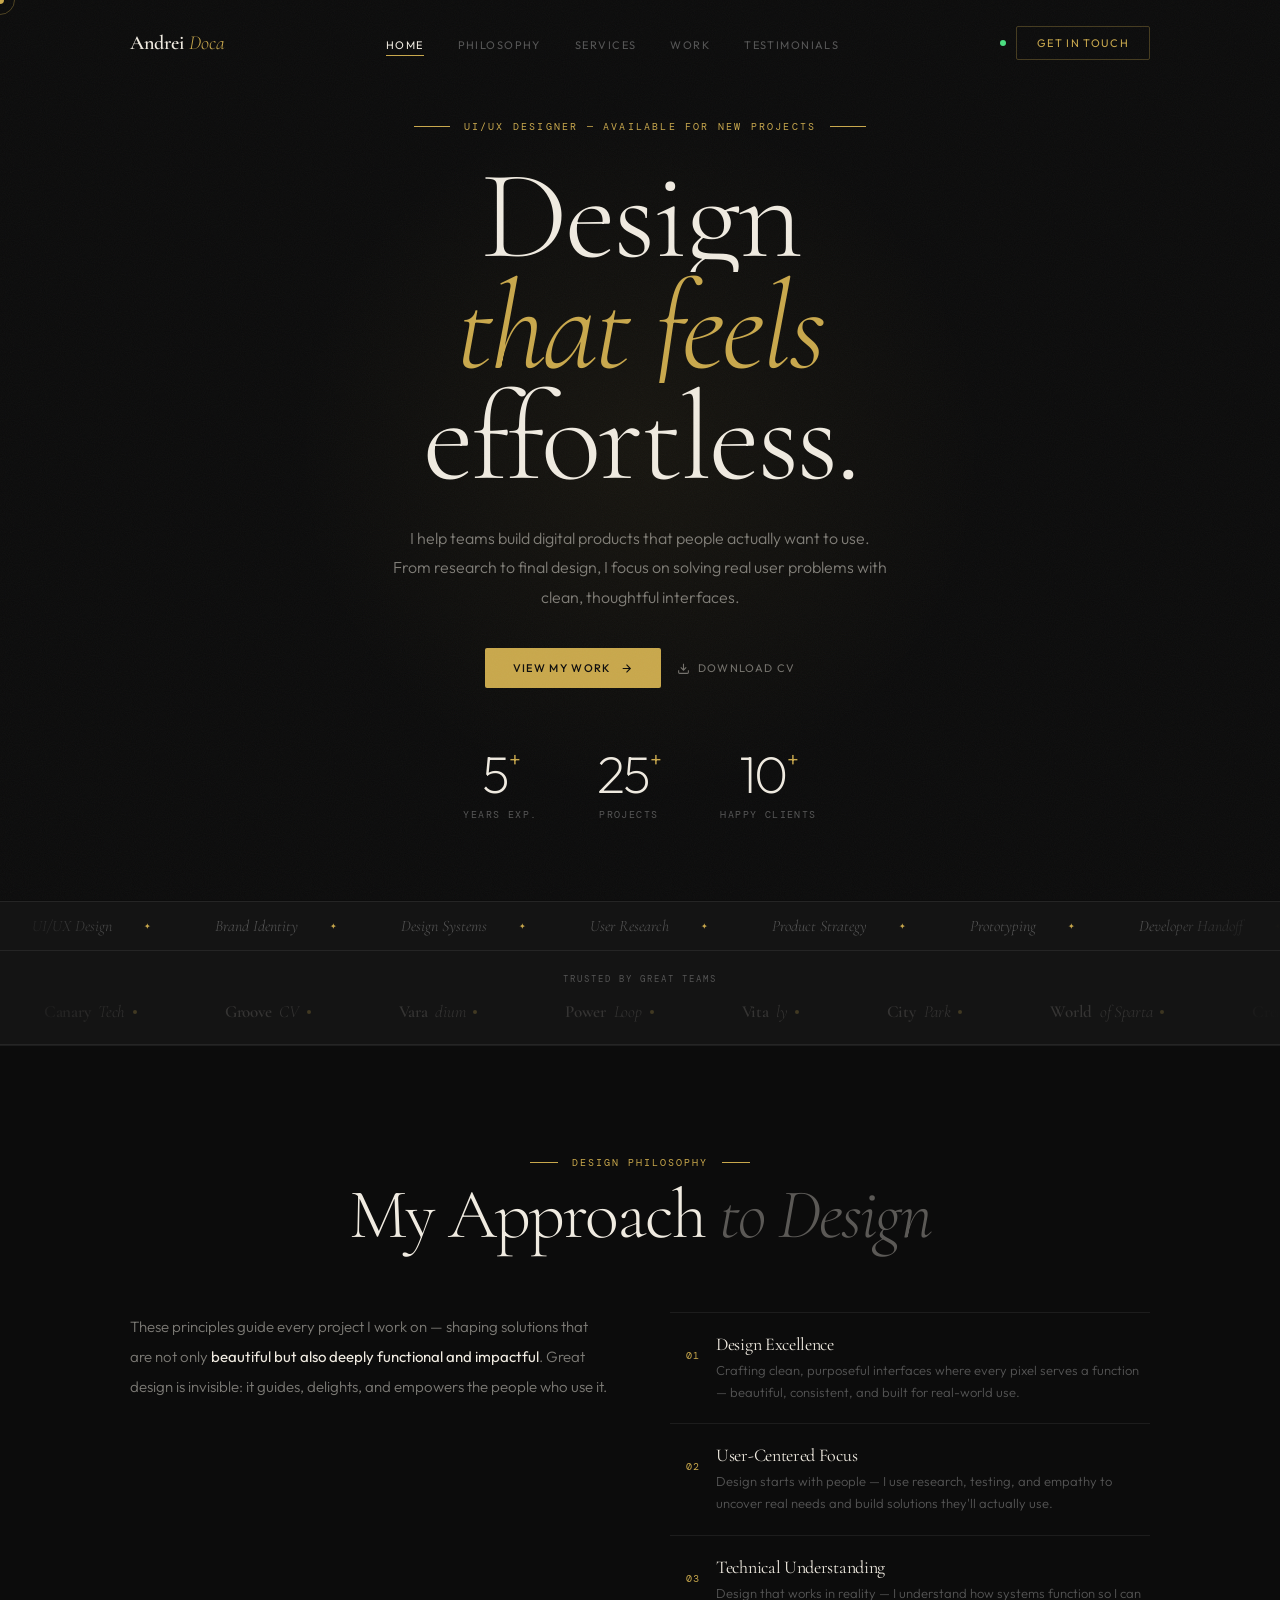
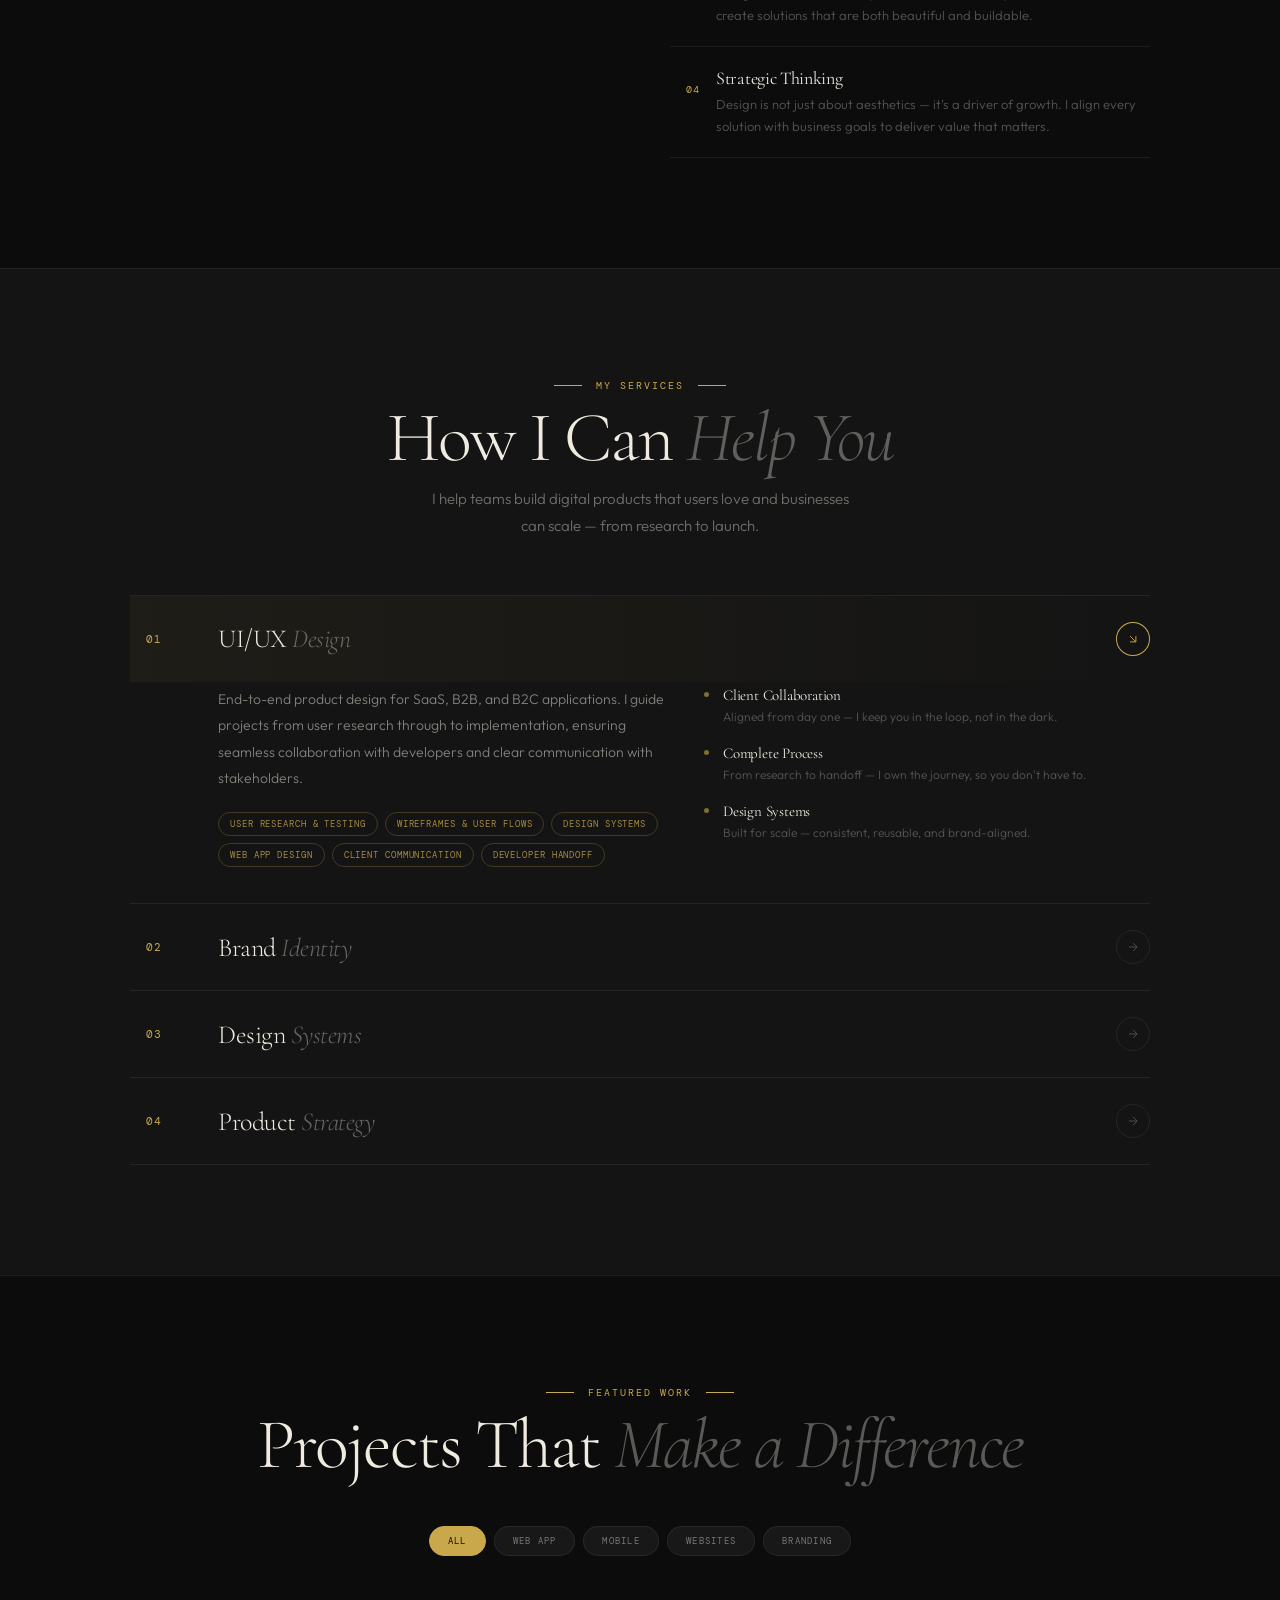
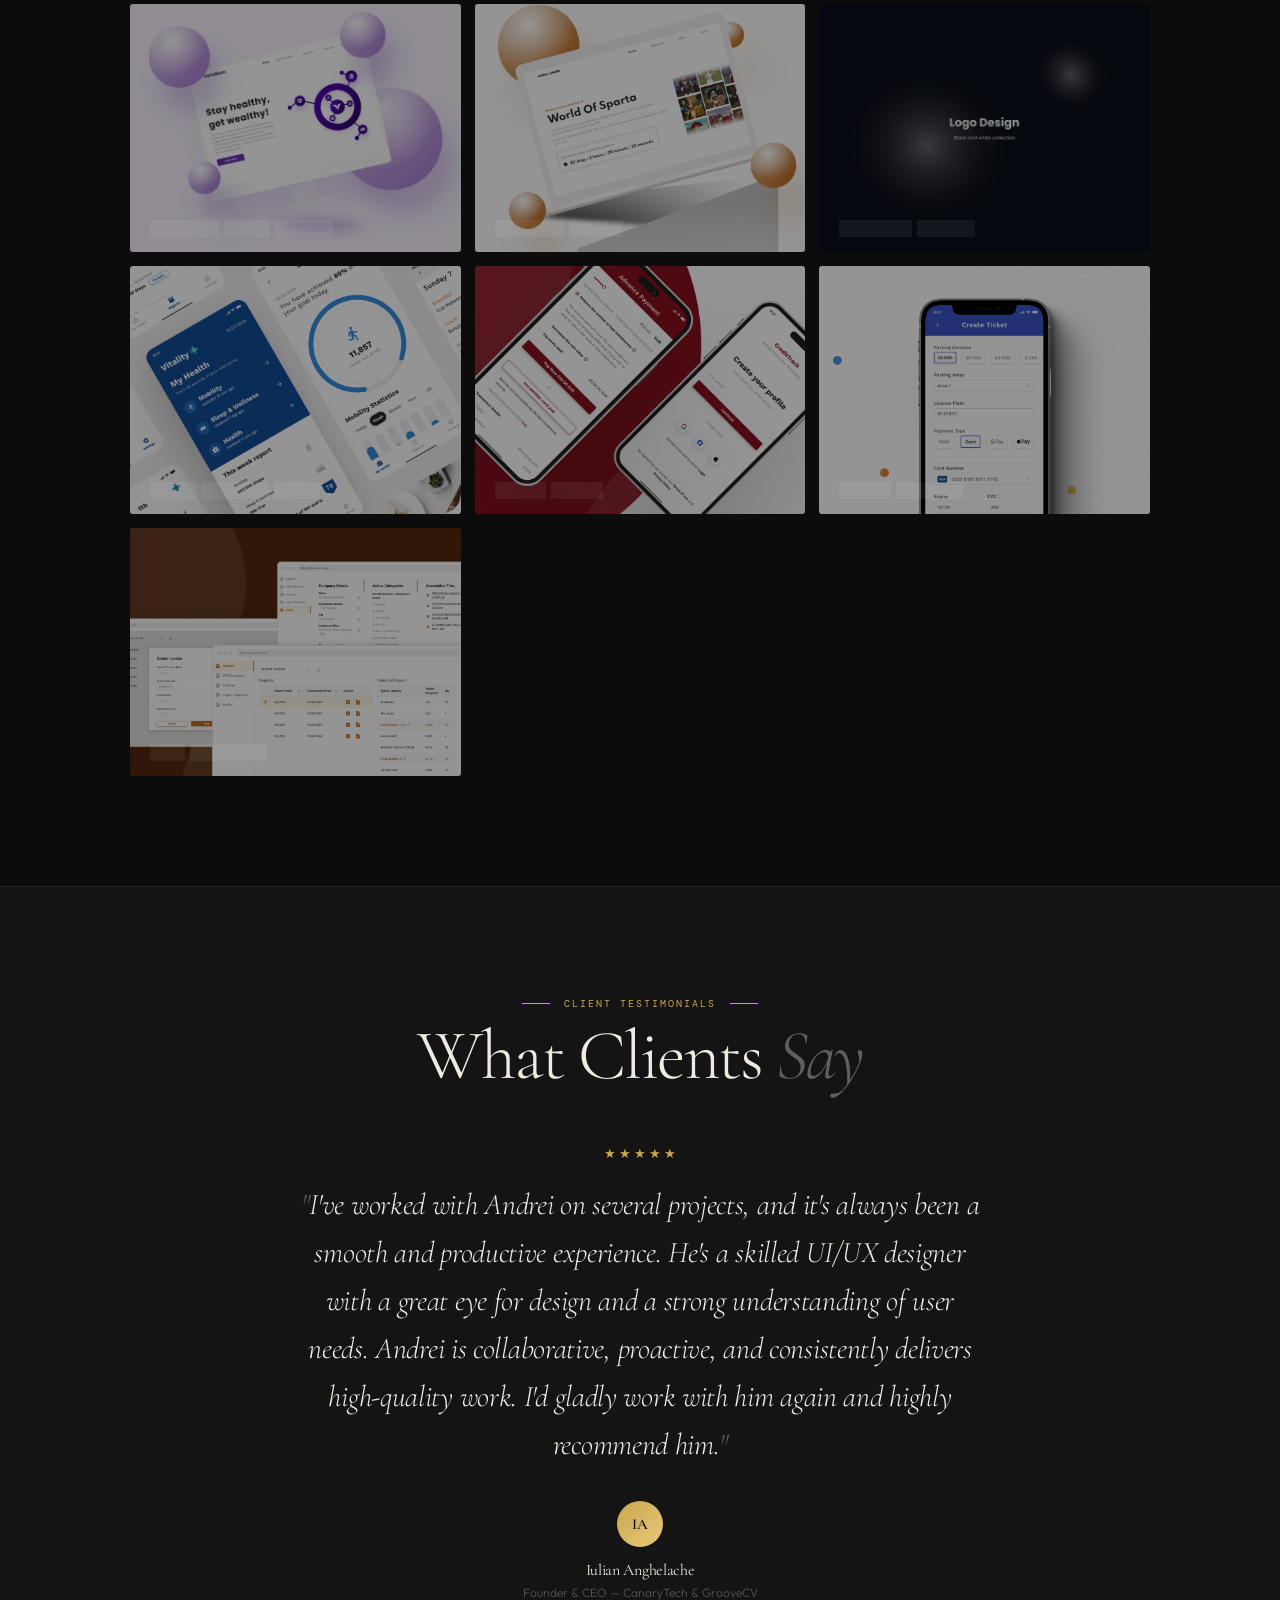
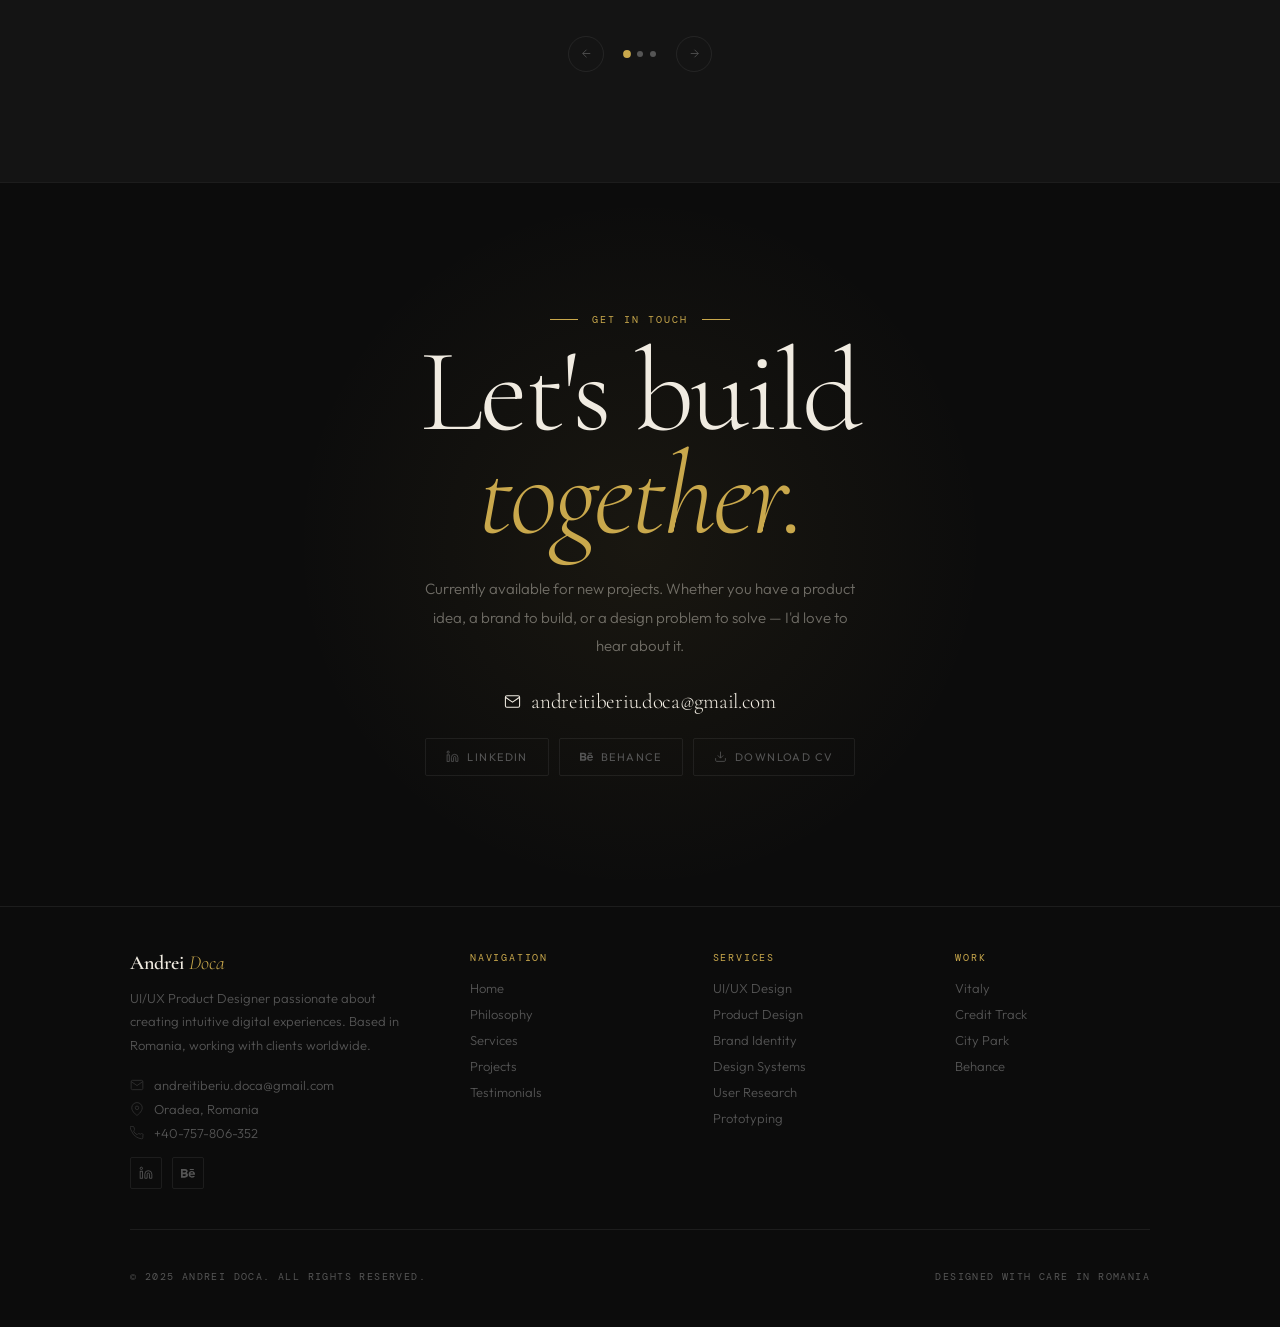
==== commit 508a49fc: "...." ====
--- a/index.html
+++ b/index.html
@@ -4,7 +4,7 @@
 <meta charset="UTF-8"/>
 <meta name="viewport" content="width=device-width, initial-scale=1.0"/>
 <title>Andrei Doca — UI/UX Designer</title>
-<link rel="icon" type="image/x-icon" href="./assets/logo.jpg"/>
+<link rel="icon" type="image/x-icon" href ="../assets/logo.png" />
 <link rel="stylesheet" href="css/base.css"/>
 <link rel="stylesheet" href="css/styles.css"/>
 
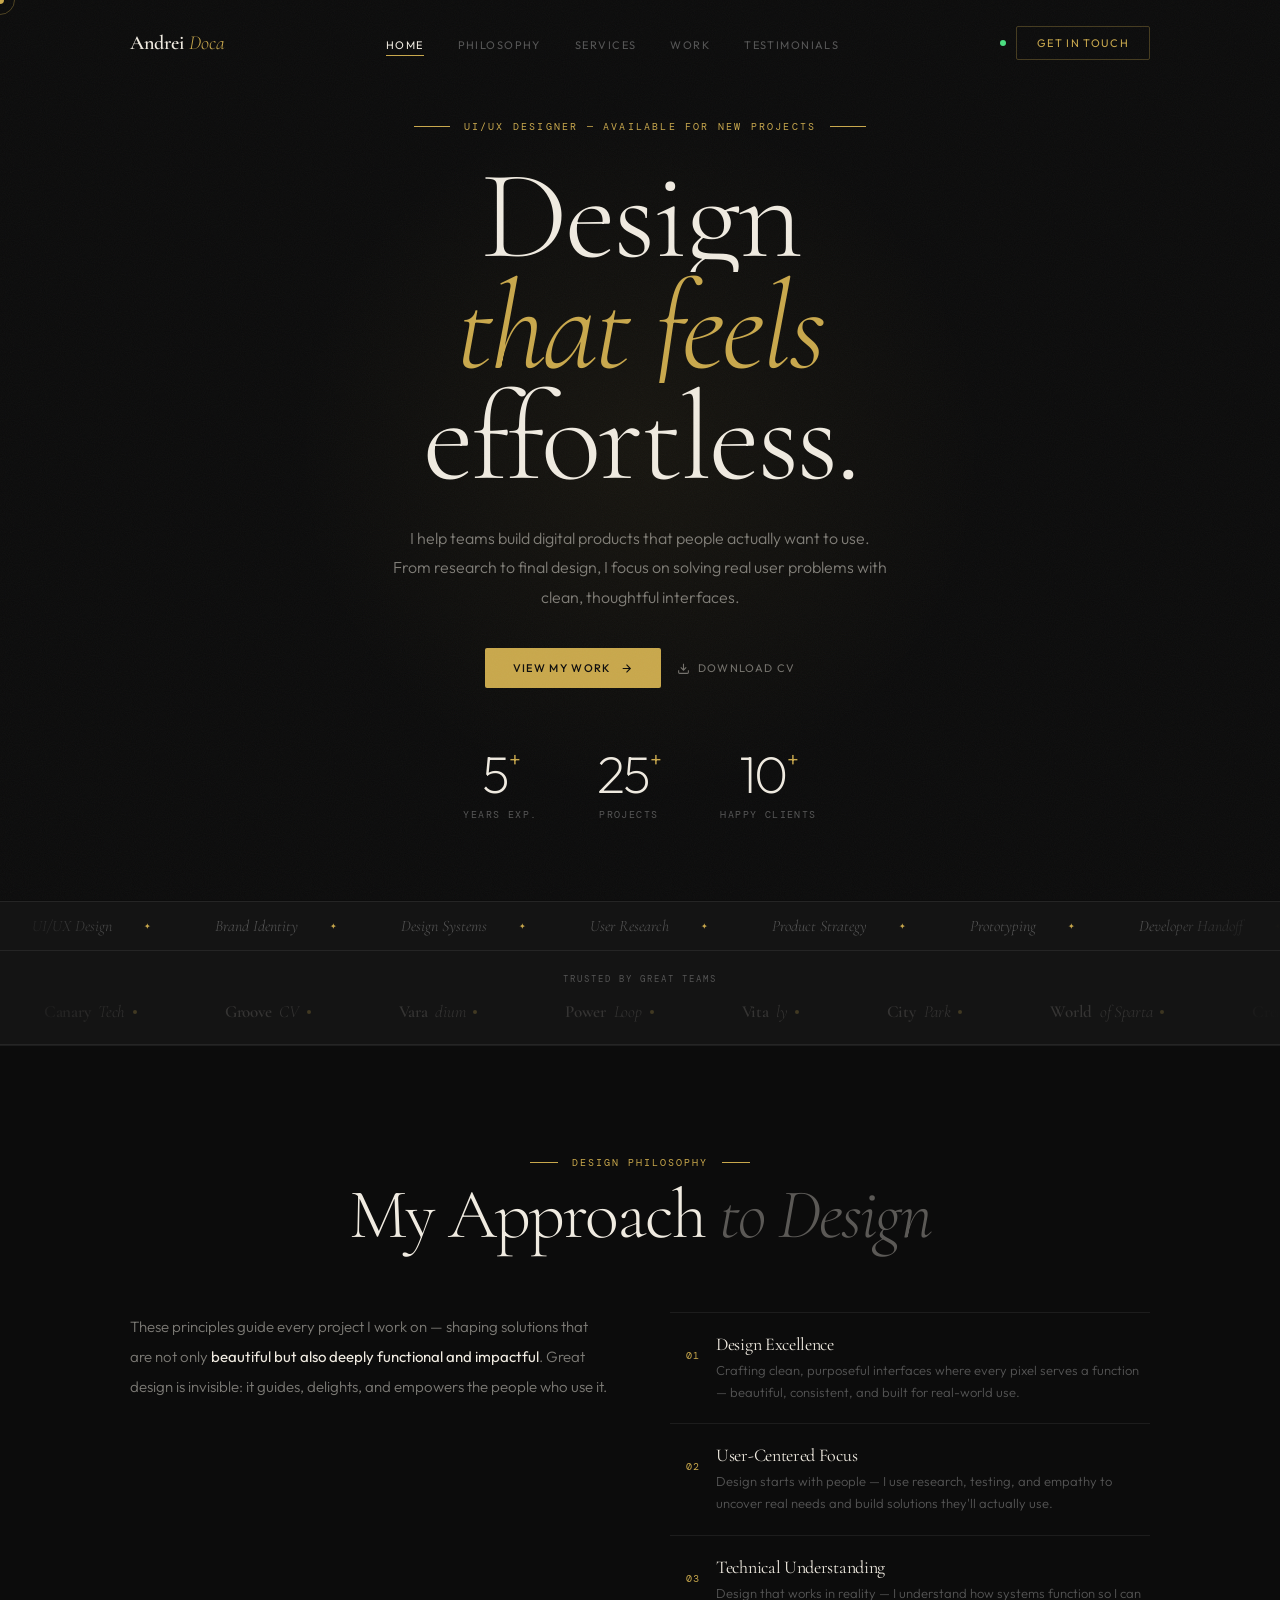
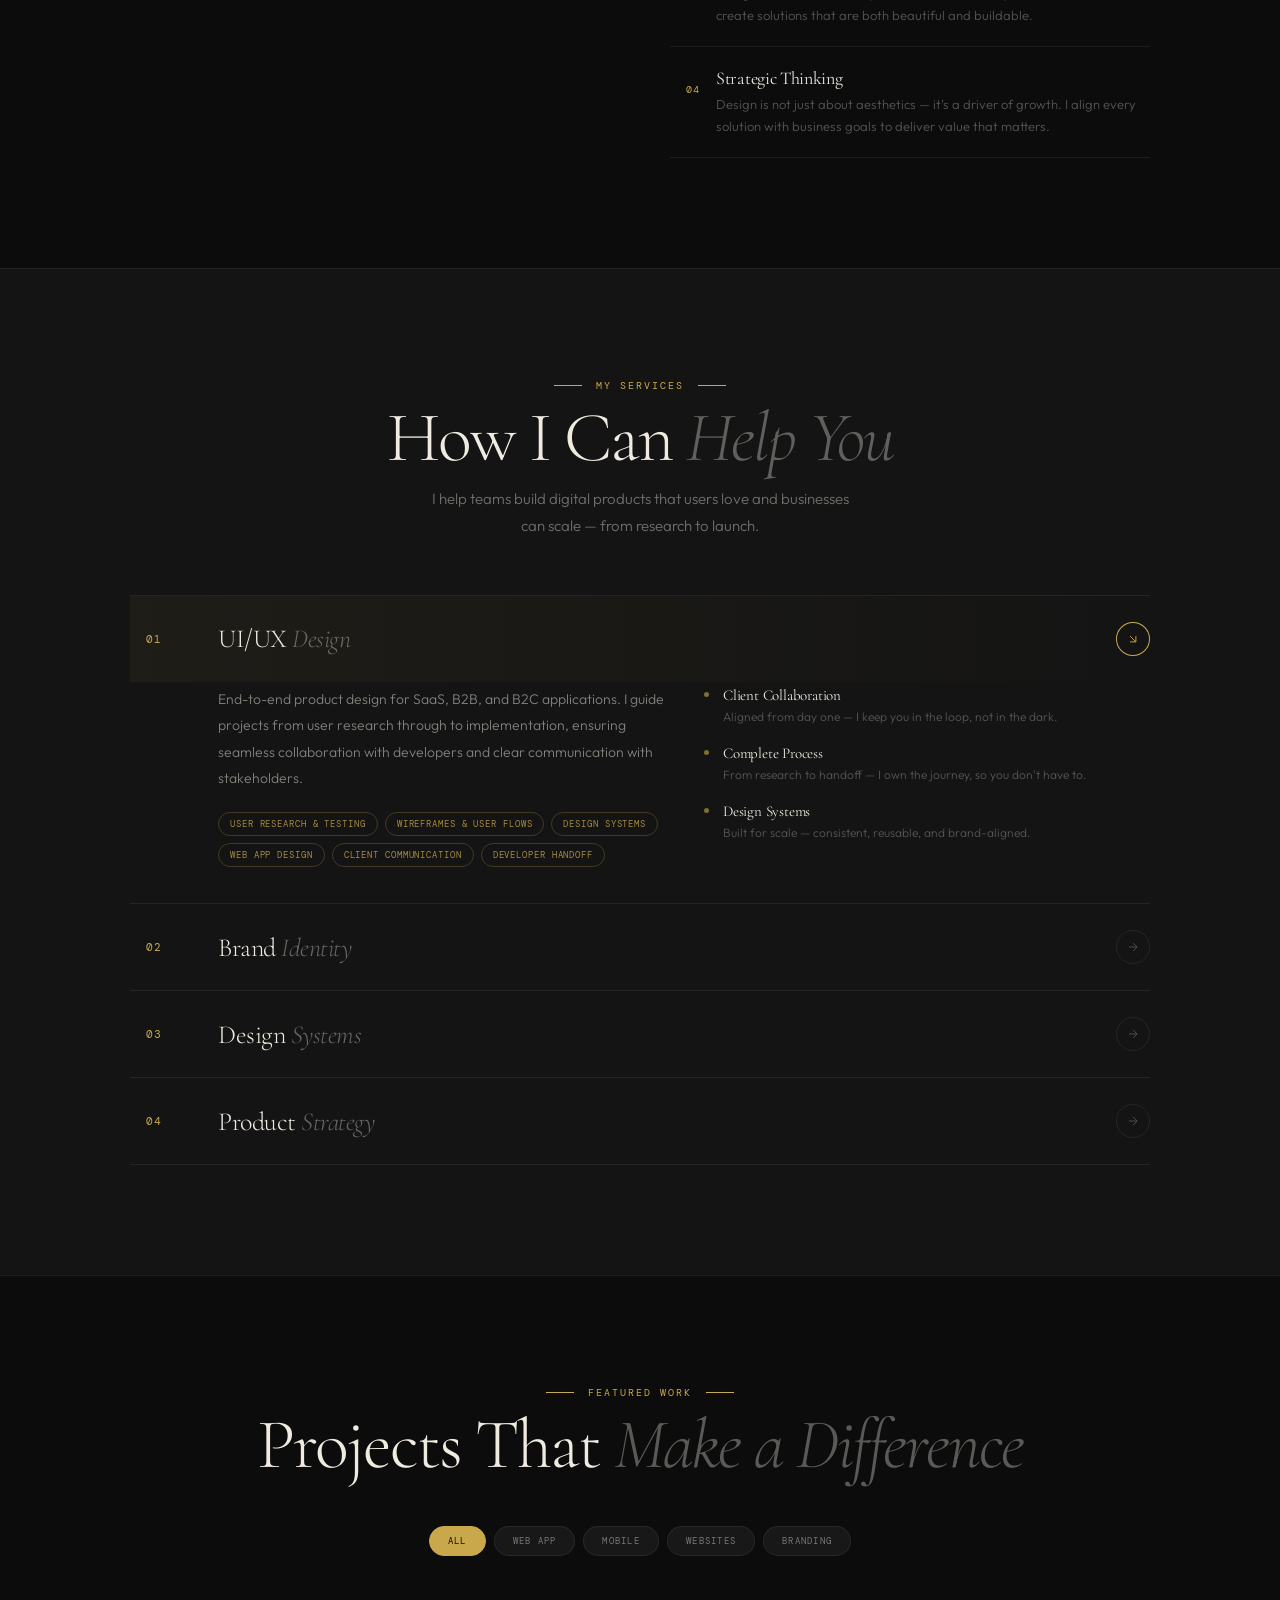
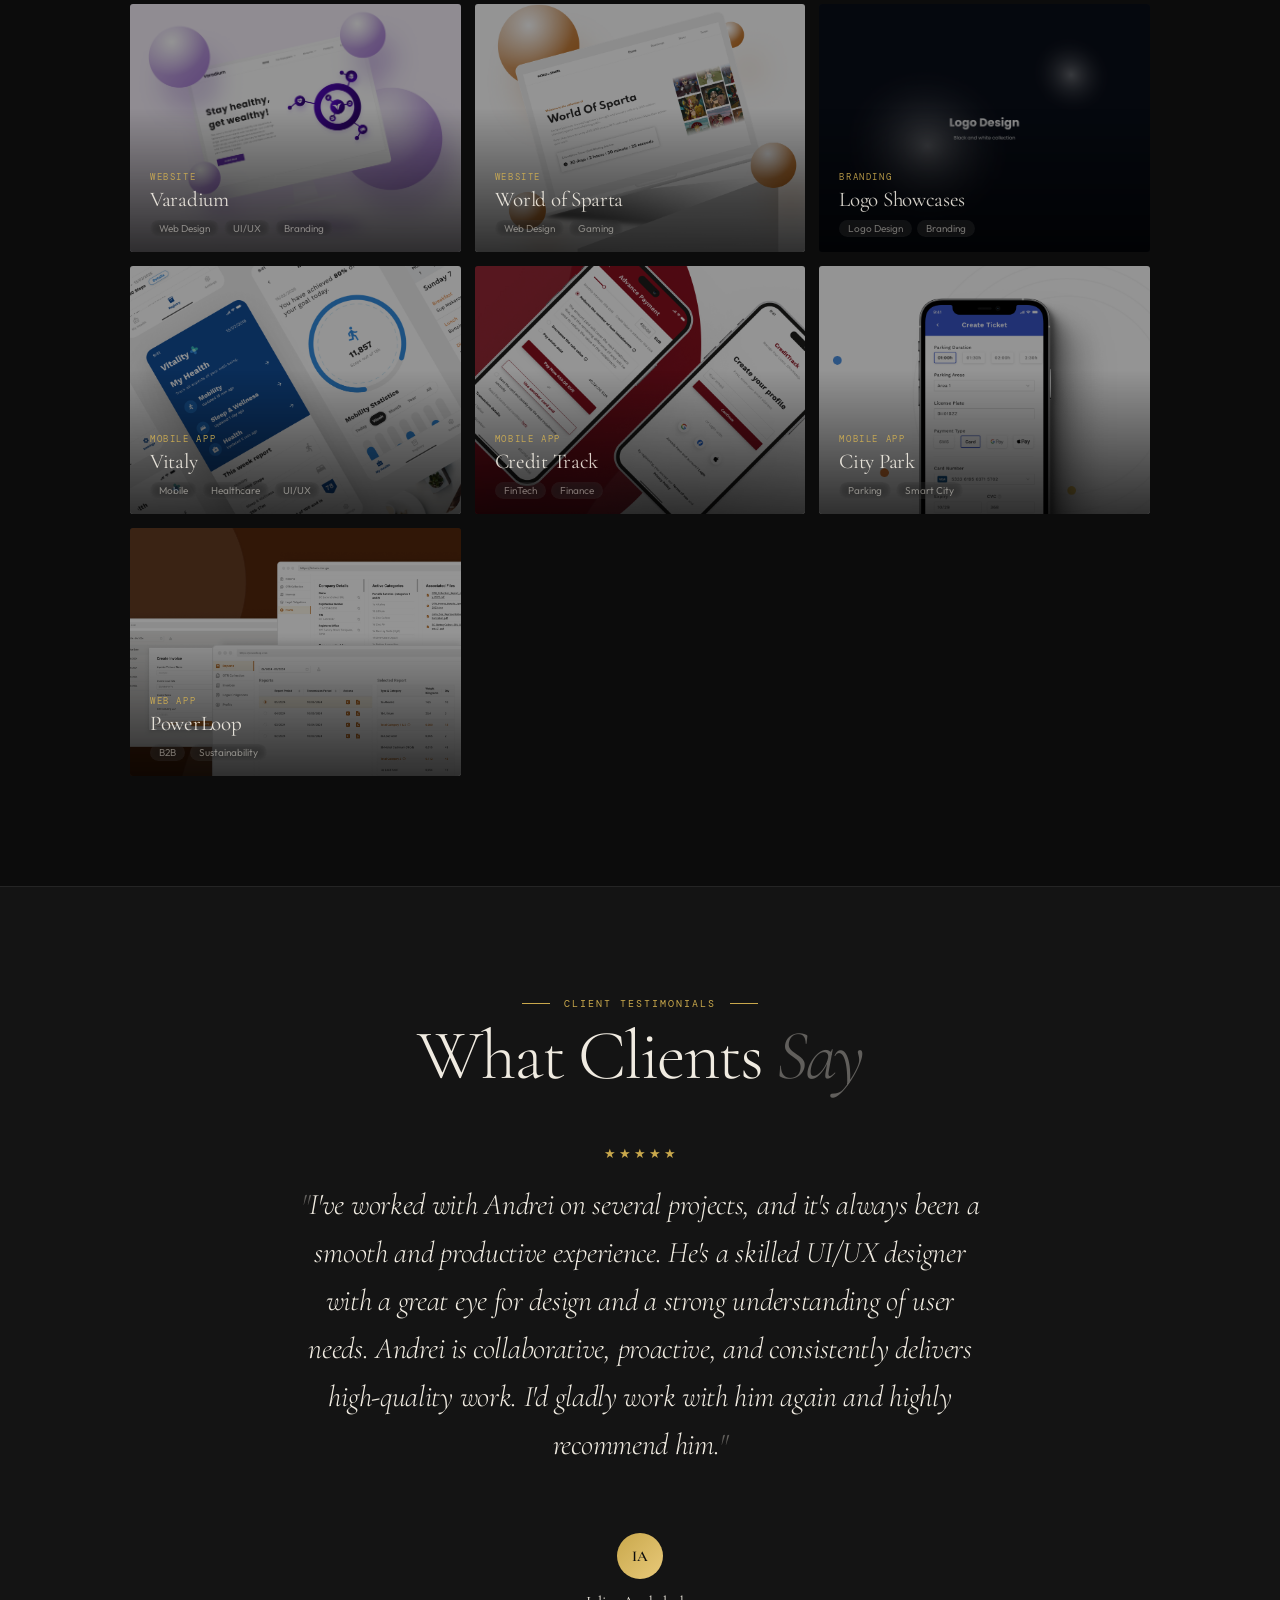
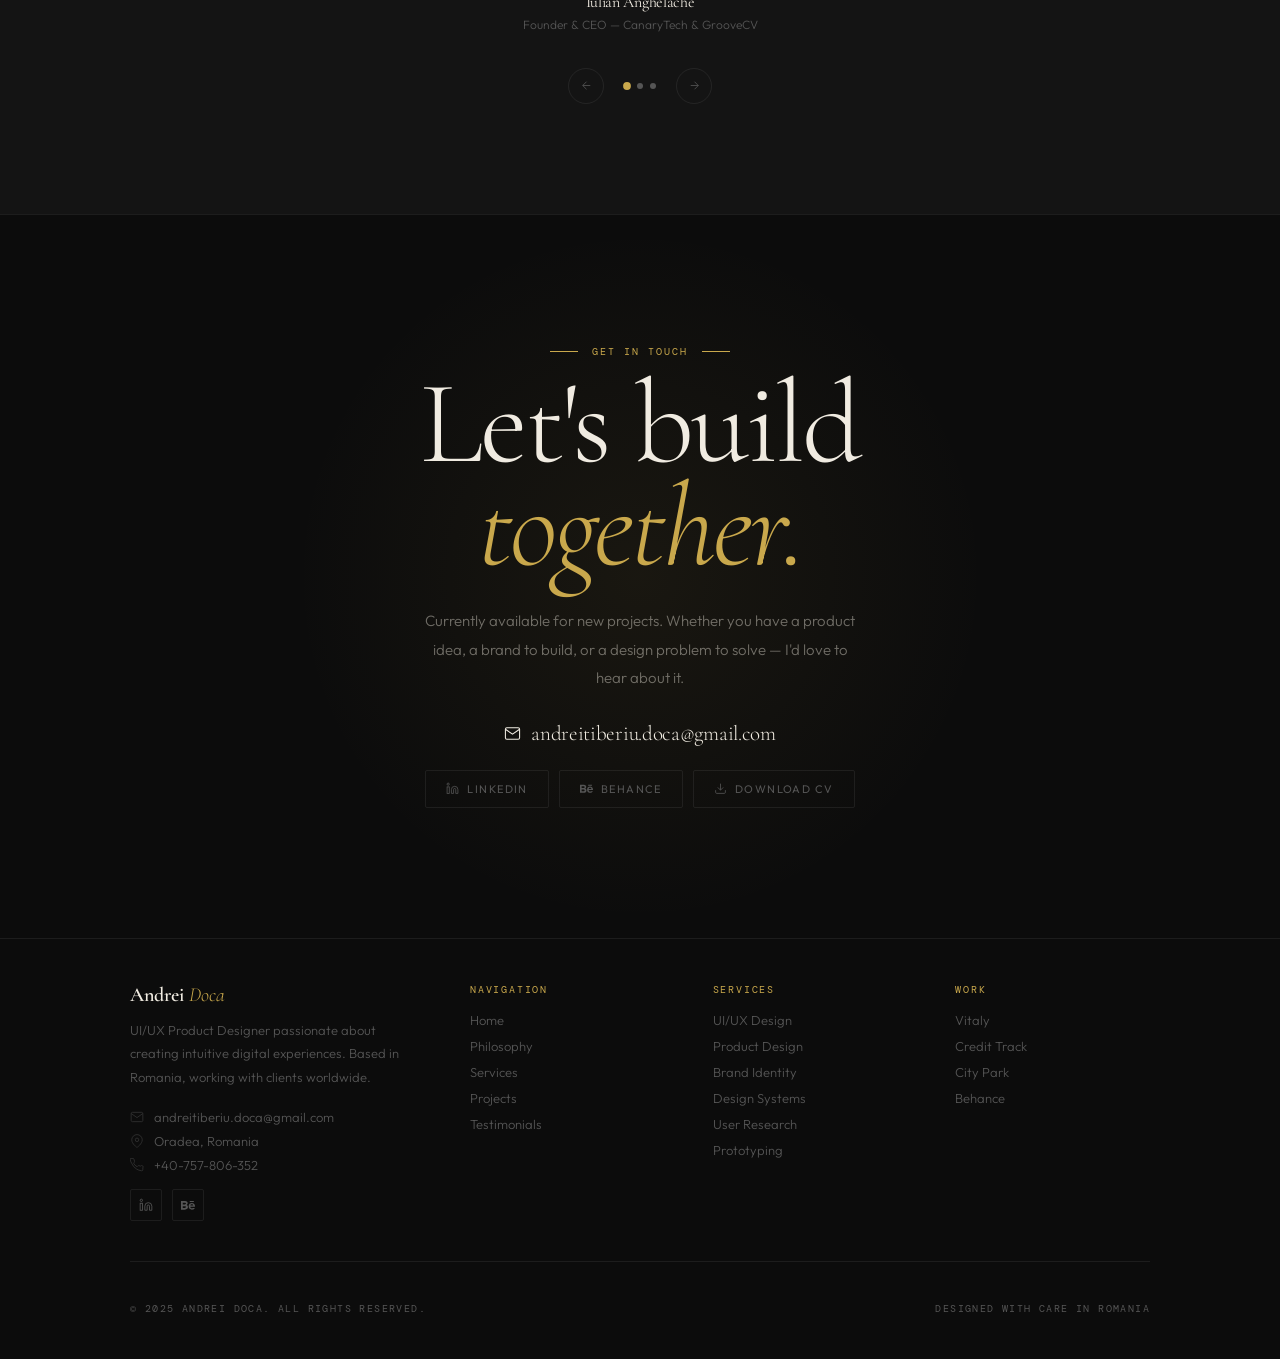
==== commit 244eefe6: "bug fixes" ====
--- a/index.html
+++ b/index.html
@@ -4,7 +4,7 @@
 <meta charset="UTF-8"/>
 <meta name="viewport" content="width=device-width, initial-scale=1.0"/>
 <title>Andrei Doca — UI/UX Designer</title>
-<link rel="icon" type="image/x-icon" href ="../assets/logo.png" />
+<link rel="icon" type="image/x-icon" href ="/assets/logo.png" />
 <link rel="stylesheet" href="css/base.css"/>
 <link rel="stylesheet" href="css/styles.css"/>
 
--- a/css/styles.css
+++ b/css/styles.css
@@ -716,6 +716,7 @@
   letter-spacing: -0.3px;
   color: var(--cream);
   margin-bottom: 32px;
+  height: 320px;
 }
 .c-quote .q {
   color: rgba(240, 235, 225, 0.35);
@@ -914,4 +915,7 @@
   .acc-content {
     padding-left: 0;
   }
-}
+  .about-grid{
+    grid-template-columns: 1fr;
+  }
+}
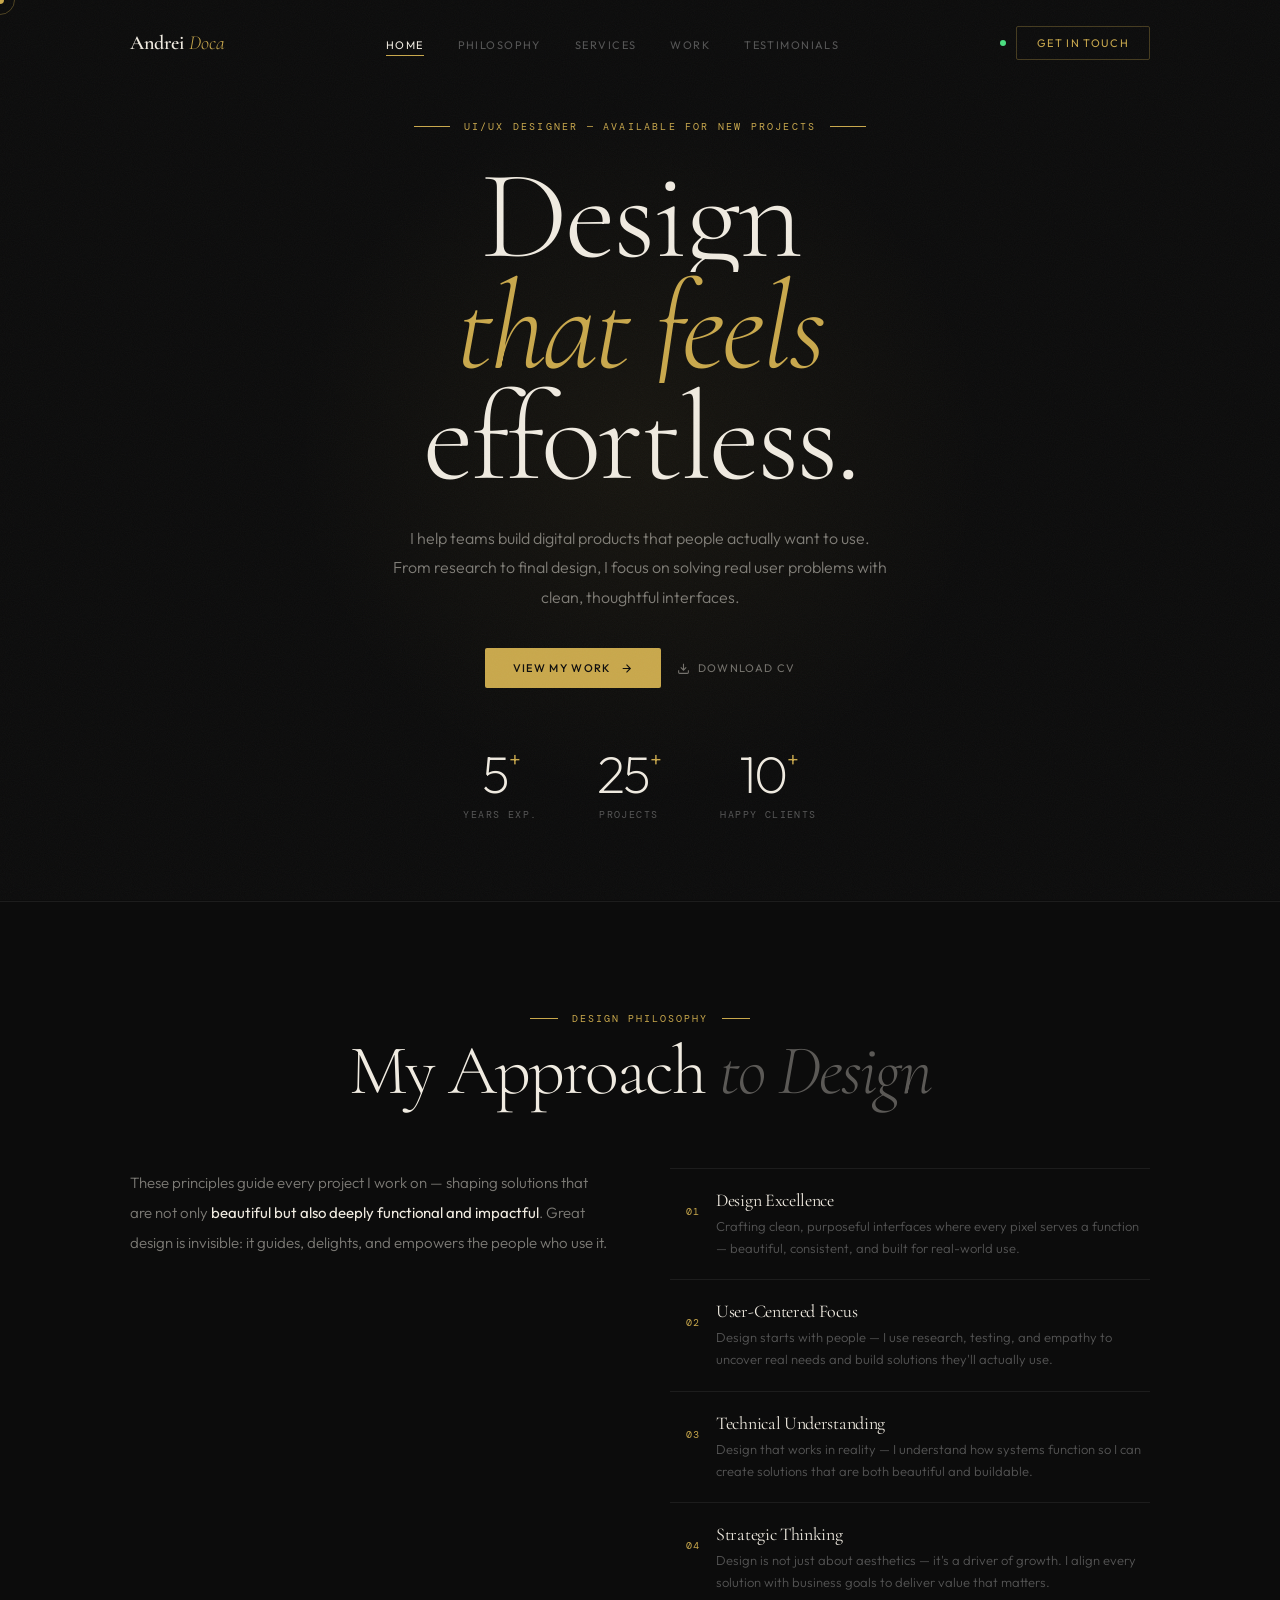
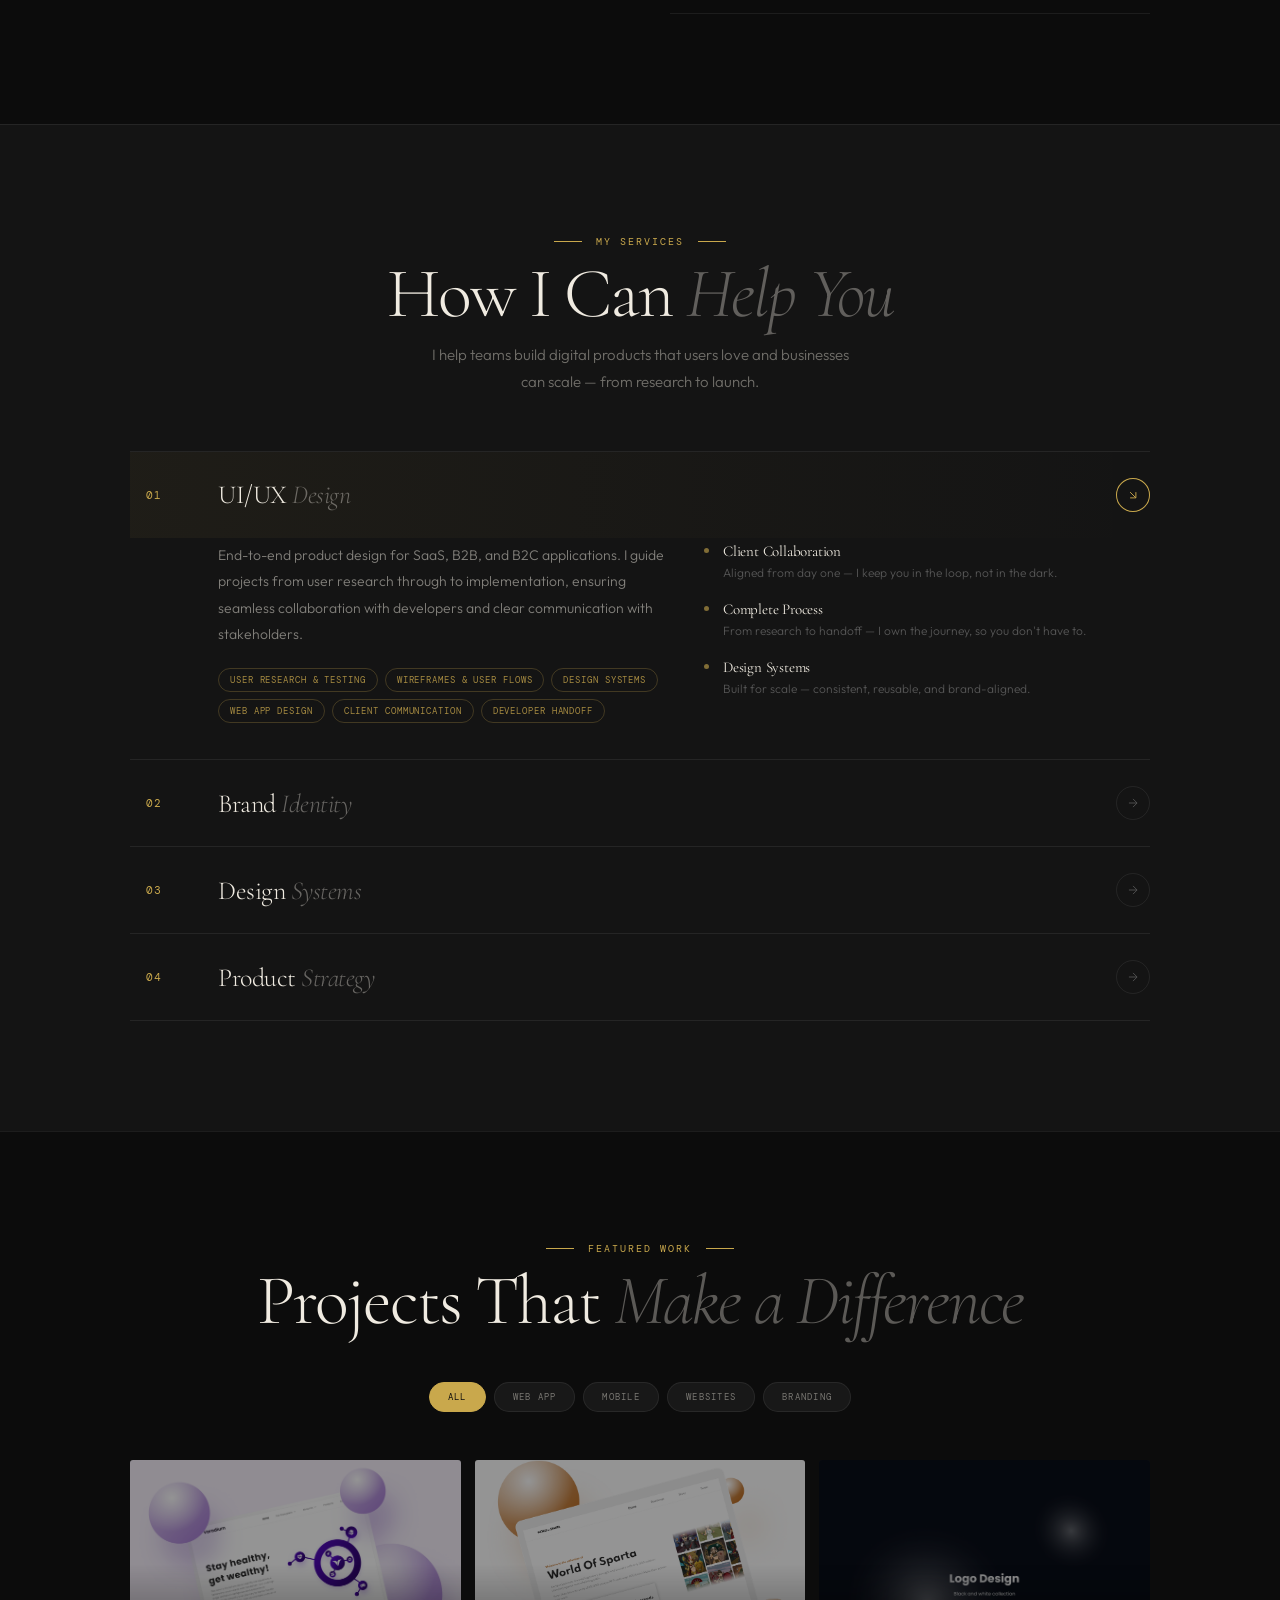
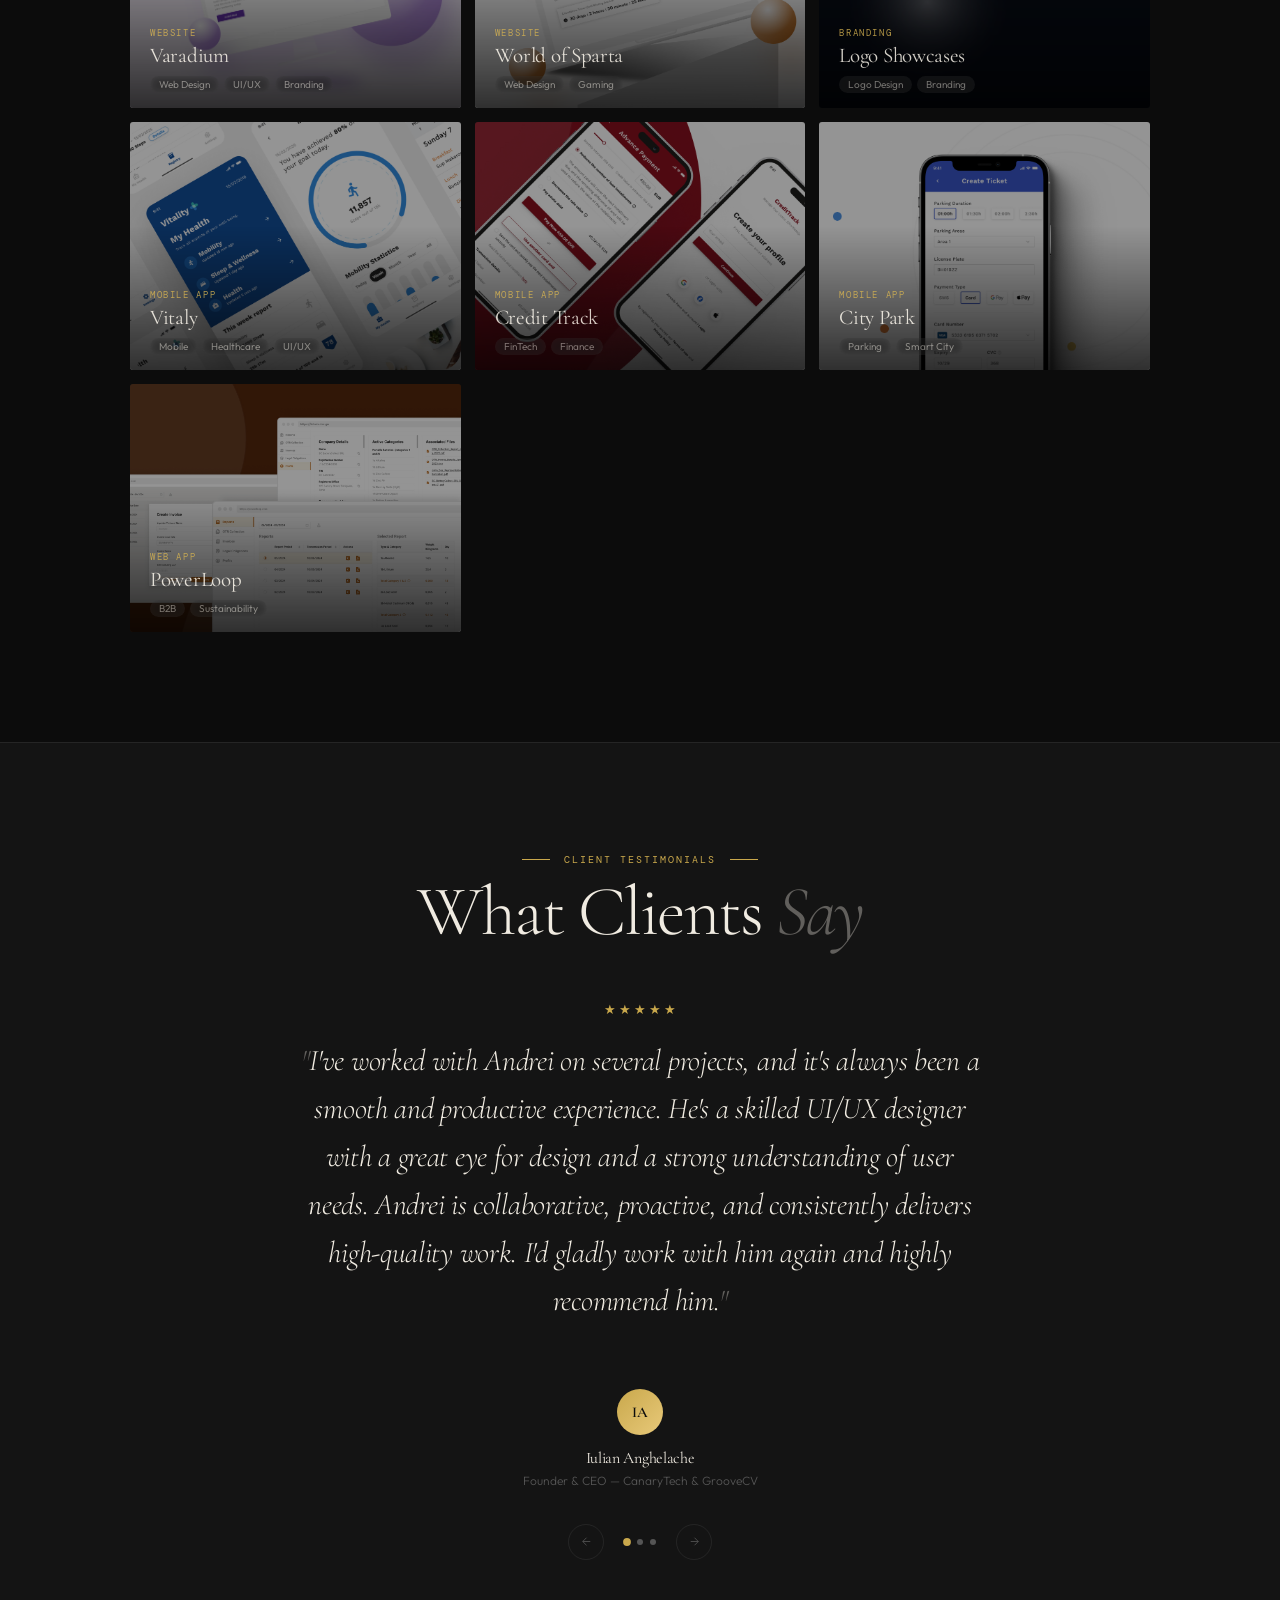
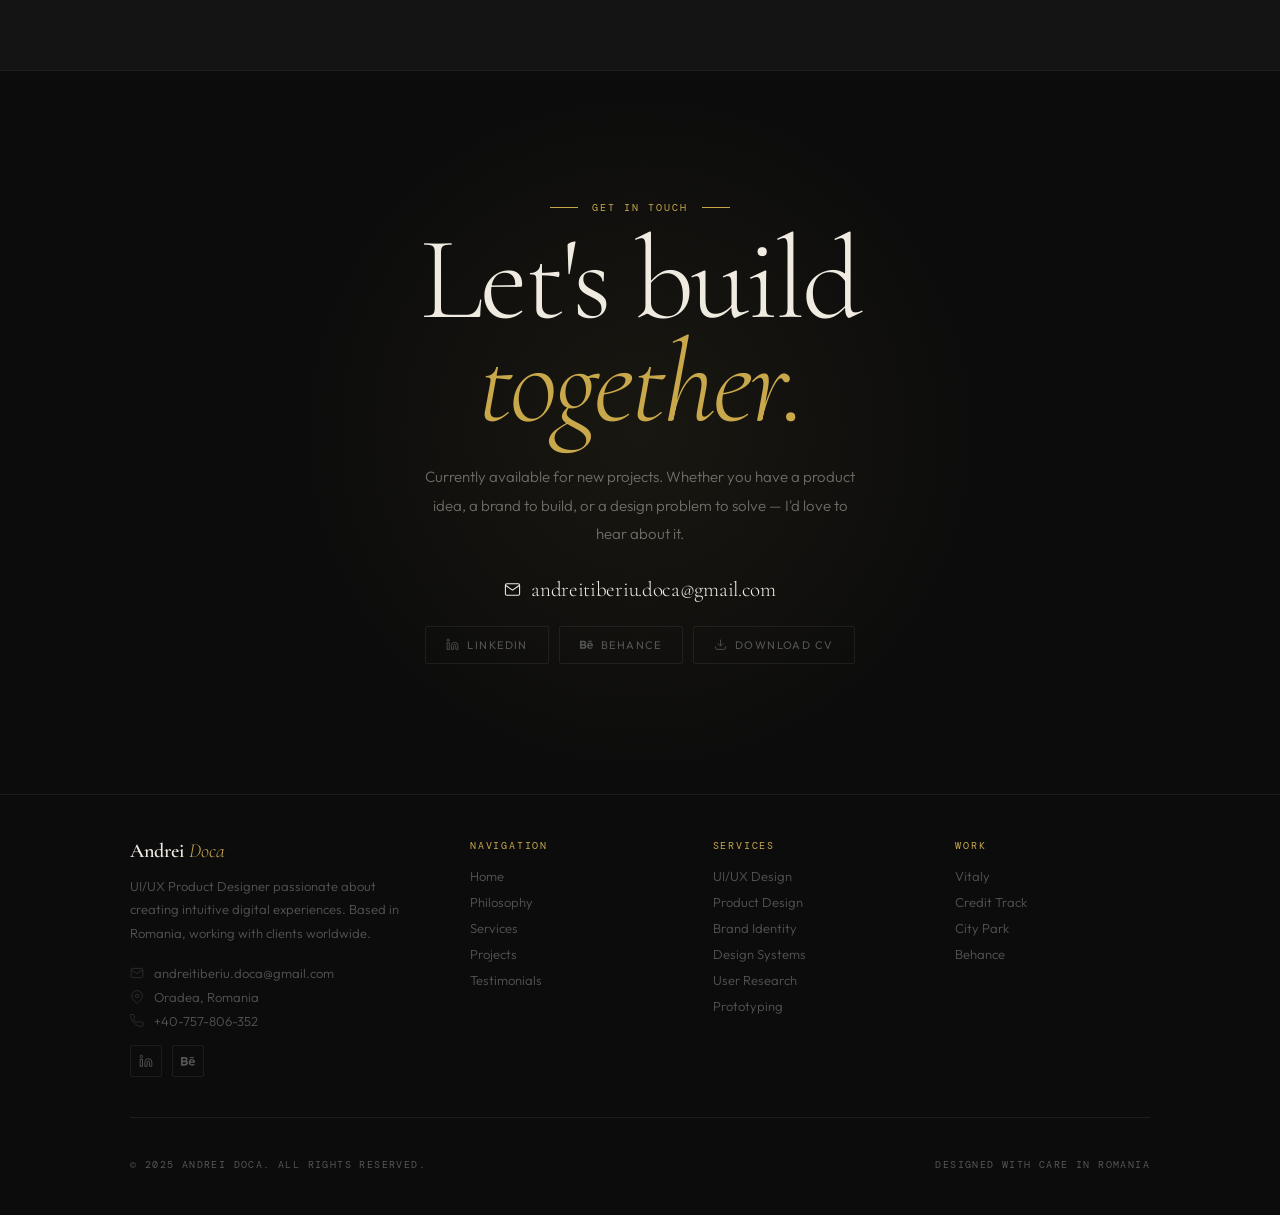
==== commit d9d99a74: "Update index.html" ====
--- a/index.html
+++ b/index.html
@@ -4,7 +4,7 @@
 <meta charset="UTF-8"/>
 <meta name="viewport" content="width=device-width, initial-scale=1.0"/>
 <title>Andrei Doca — UI/UX Designer</title>
-<link rel="icon" type="image/x-icon" href ="/assets/logo.png" />
+<link rel="icon" type="image/x-icon" href ="./assets/logo.png?v=2" />
 <link rel="stylesheet" href="css/base.css"/>
 <link rel="stylesheet" href="css/styles.css"/>
 
@@ -54,19 +54,8 @@
   </div>
 </section>
 
-<div class="ticker-wrap">
-  <div class="ticker-row">
-    <div class="ticker-track">
-      <span class="ticker-item">UI/UX Design</span><span class="ticker-item">Brand Identity</span><span class="ticker-item">Design Systems</span><span class="ticker-item">User Research</span><span class="ticker-item">Product Strategy</span><span class="ticker-item">Prototyping</span><span class="ticker-item">Developer Handoff</span><span class="ticker-item">Web Apps</span><span class="ticker-item">UI/UX Design</span><span class="ticker-item">Brand Identity</span><span class="ticker-item">Design Systems</span><span class="ticker-item">User Research</span><span class="ticker-item">Product Strategy</span><span class="ticker-item">Prototyping</span><span class="ticker-item">Developer Handoff</span><span class="ticker-item">Web Apps</span>
-    </div>
-  </div>
-  <div class="clients-row">
-    <p class="clients-label">Trusted by great teams</p>
-    <div class="clients-track">
-      <div class="client-item">Canary<em>Tech</em><div class="cdot"></div></div><div class="client-item">Groove<em>CV</em><div class="cdot"></div></div><div class="client-item">Vara<em>dium</em><div class="cdot"></div></div><div class="client-item">Power<em>Loop</em><div class="cdot"></div></div><div class="client-item">Vita<em>ly</em><div class="cdot"></div></div><div class="client-item">City<em>Park</em><div class="cdot"></div></div><div class="client-item">World <em>of Sparta</em><div class="cdot"></div></div><div class="client-item">Credit<em>Track</em><div class="cdot"></div></div><div class="client-item">Canary<em>Tech</em><div class="cdot"></div></div><div class="client-item">Groove<em>CV</em><div class="cdot"></div></div><div class="client-item">Vara<em>dium</em><div class="cdot"></div></div><div class="client-item">Power<em>Loop</em><div class="cdot"></div></div><div class="client-item">Vita<em>ly</em><div class="cdot"></div></div><div class="client-item">City<em>Park</em><div class="cdot"></div></div><div class="client-item">World <em>of Sparta</em><div class="cdot"></div></div><div class="client-item">Credit<em>Track</em><div class="cdot"></div></div>
-    </div>
-  </div>
-</div>
+
+  
 
 <section id="about">
   <div class="wrap">
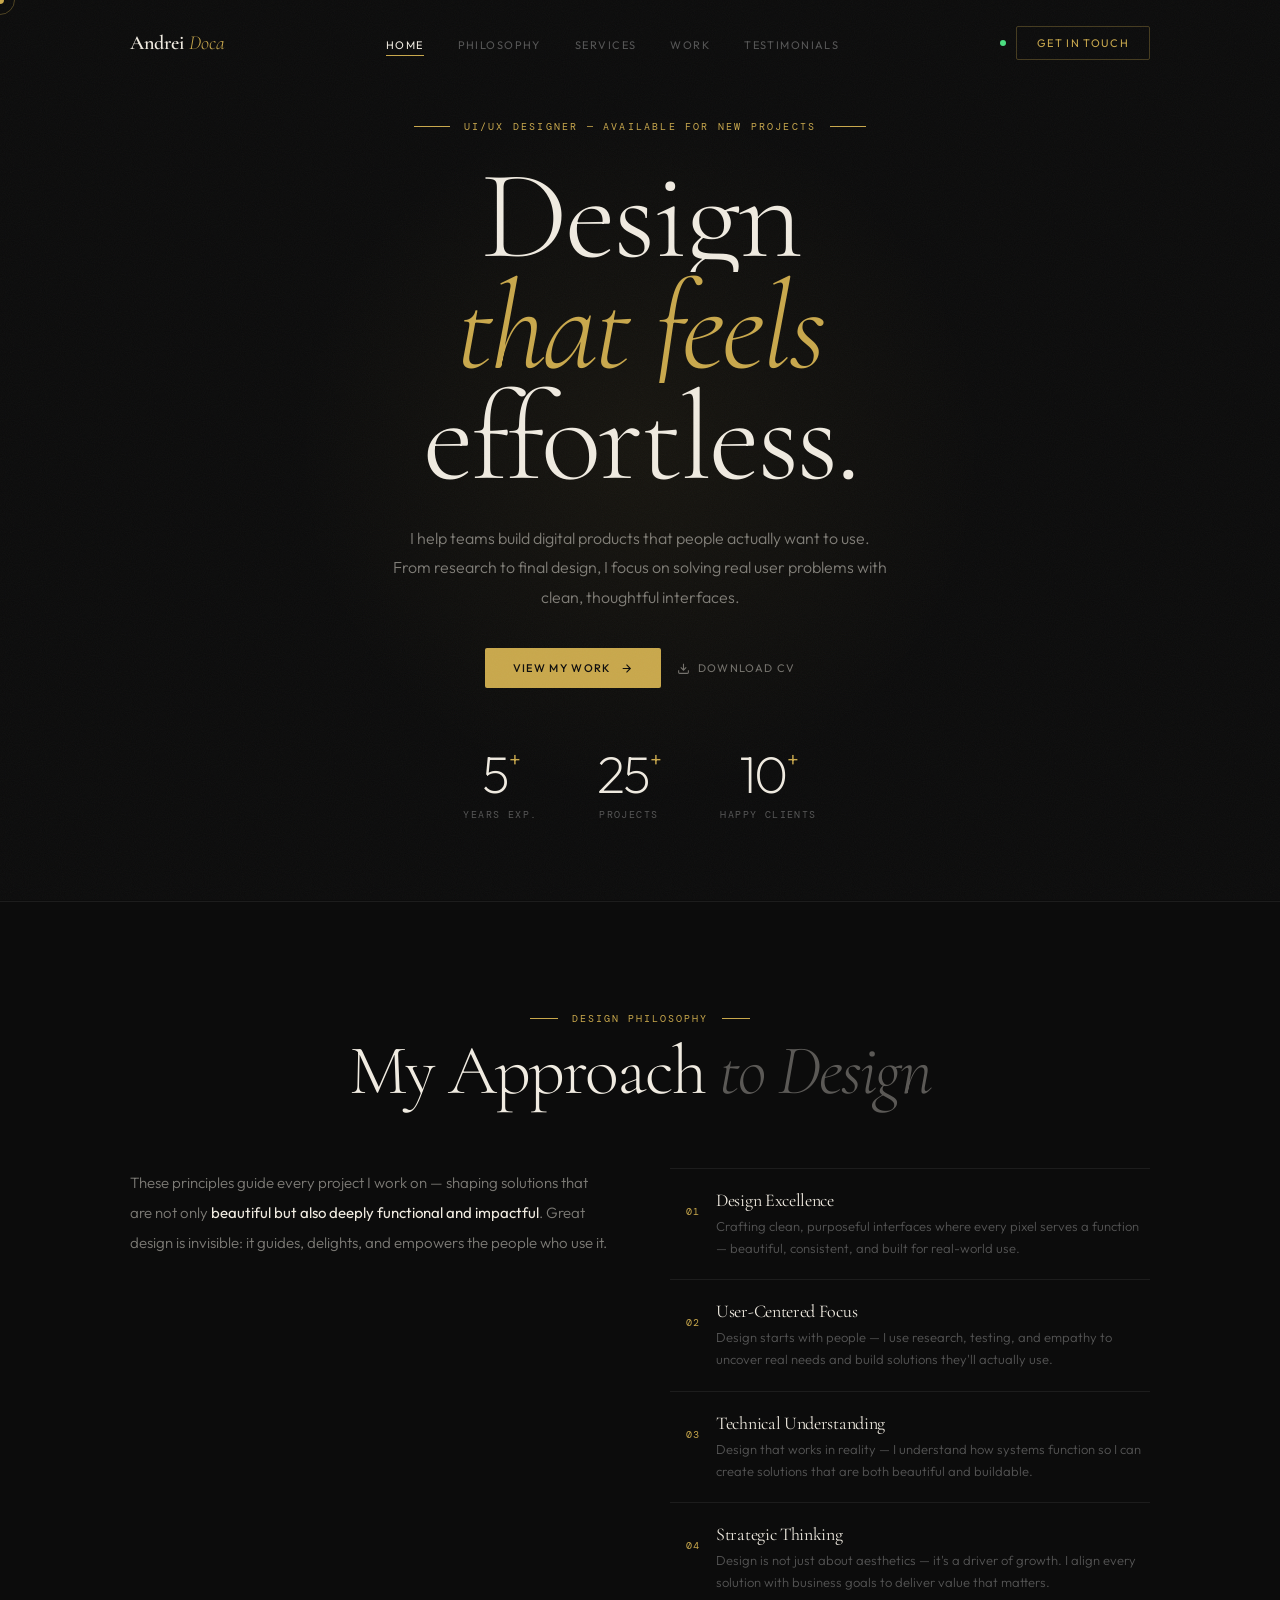
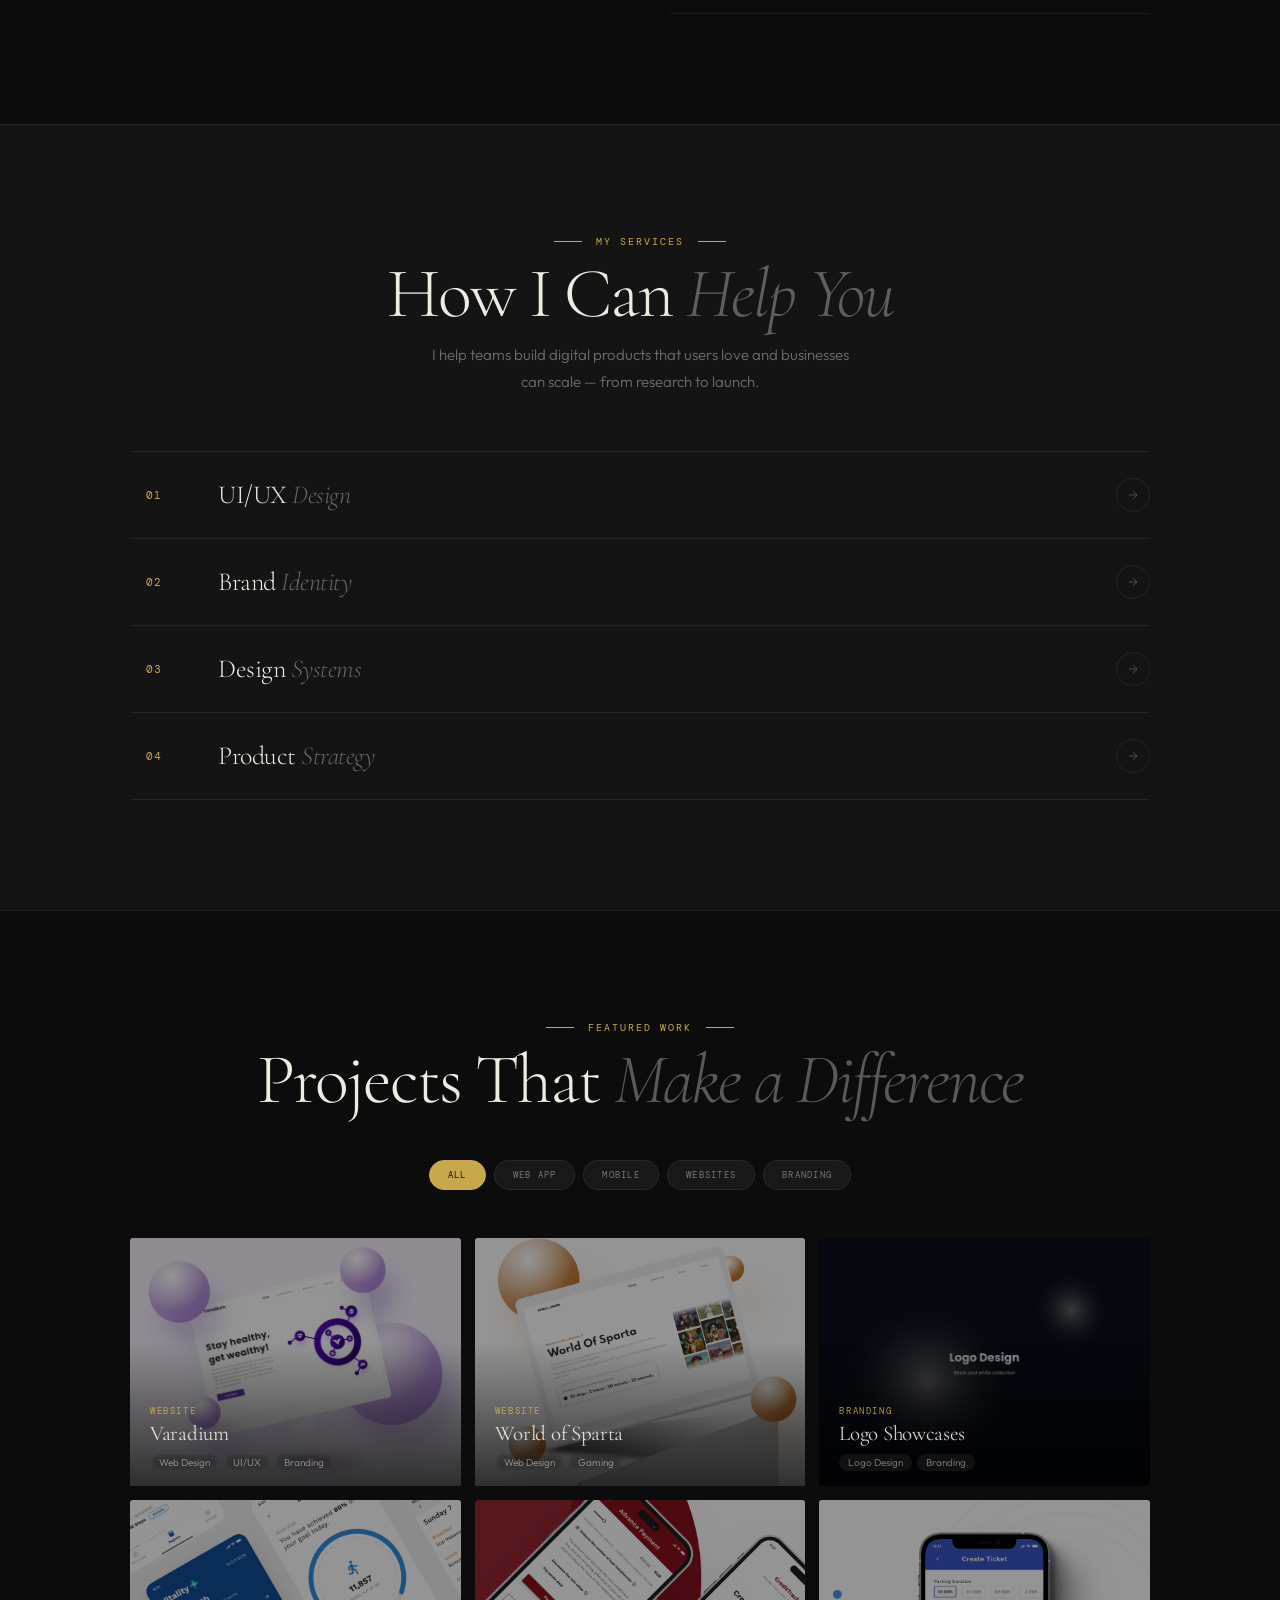
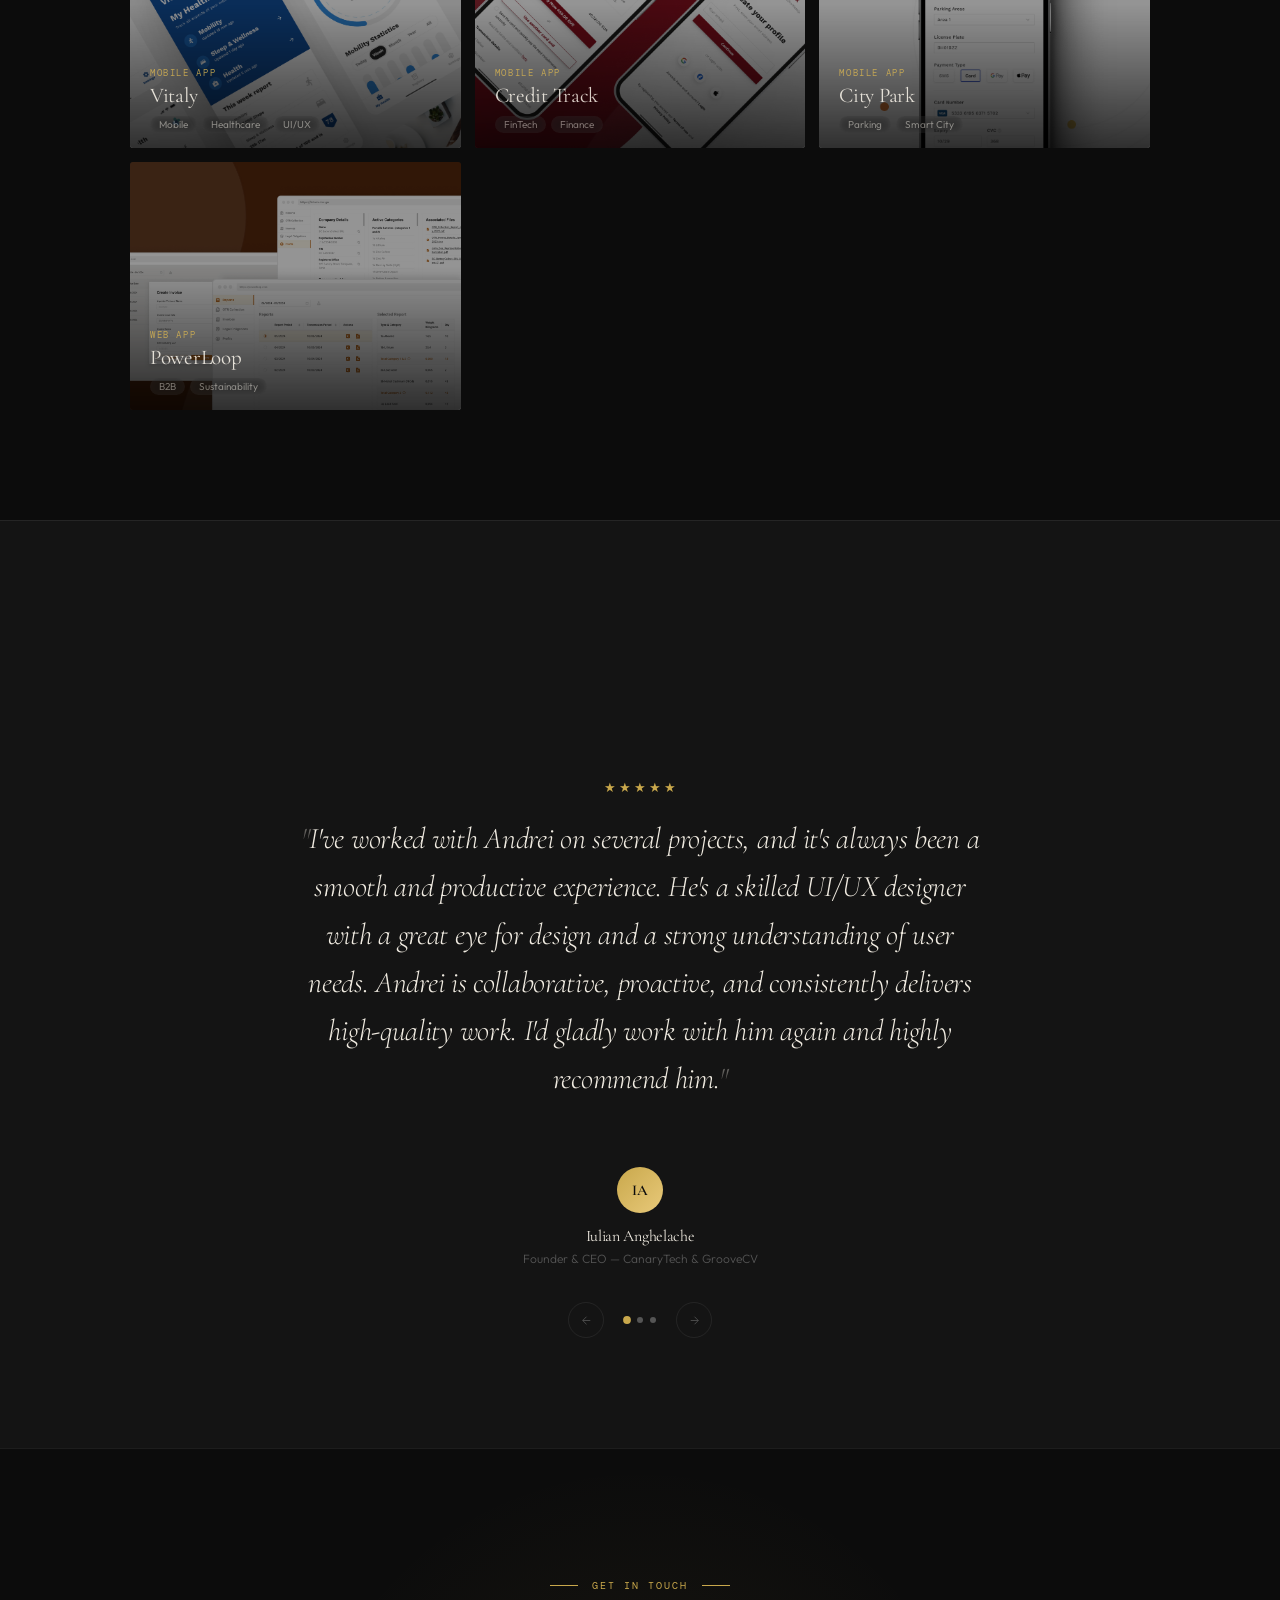
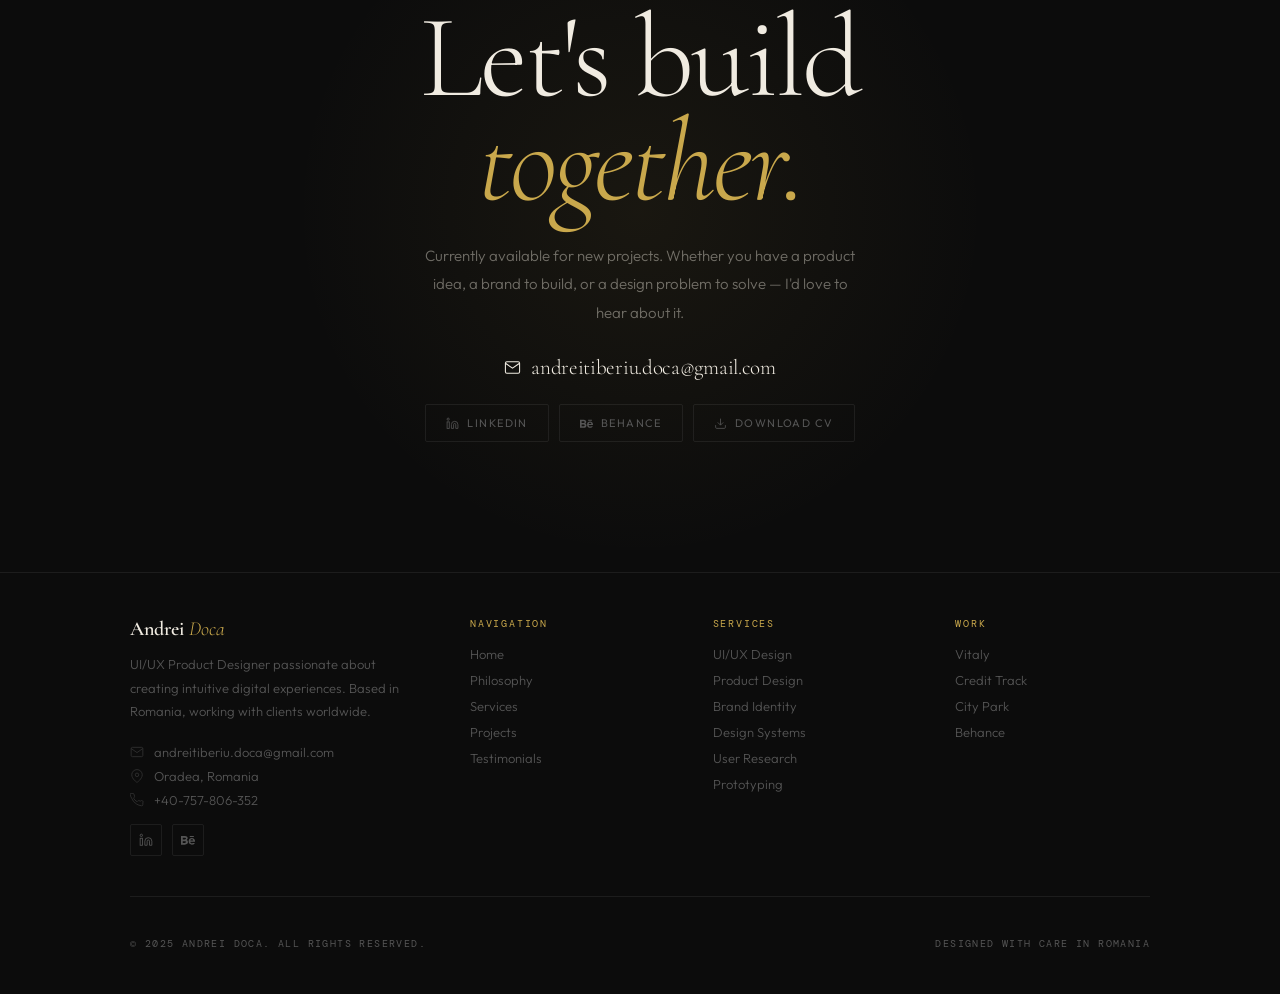
==== commit 99931f83: "removed old useless code and fixed acordion bug" ====
--- a/index.html
+++ b/index.html
@@ -86,13 +86,13 @@
     </div>
   </div>
   <div class="accordion rv d1">
-    <div class="acc-item open">
+    <div class="acc-item">
       <button class="acc-header" aria-expanded="true"><span class="acc-num">01</span><span class="acc-title">UI/UX <em>Design</em></span><span class="acc-arrow"><svg width="14" height="14" viewBox="0 0 24 24" fill="none" stroke="currentColor" stroke-width="1.5"><path d="M5 12h14M12 5l7 7-7 7"/></svg></span></button>
-      <div class="acc-body"><div class="acc-content"><div><p class="acc-desc">End-to-end product design for SaaS, B2B, and B2C applications. I guide projects from user research through to implementation, ensuring seamless collaboration with developers and clear communication with stakeholders.</p><div class="acc-tags"><span class="acc-tag">User Research &amp; Testing</span><span class="acc-tag">Wireframes &amp; User Flows</span><span class="acc-tag">Design Systems</span><span class="acc-tag">Web App Design</span><span class="acc-tag">Client Communication</span><span class="acc-tag">Developer Handoff</span></div></div><div class="acc-sub-services"><div class="acc-sub-item"><div class="acc-sub-dot"></div><div><div class="acc-sub-title">Client Collaboration</div><div class="acc-sub-desc">Aligned from day one — I keep you in the loop, not in the dark.</div></div></div><div class="acc-sub-item"><div class="acc-sub-dot"></div><div><div class="acc-sub-title">Complete Process</div><div class="acc-sub-desc">From research to handoff — I own the journey, so you don't have to.</div></div></div><div class="acc-sub-item"><div class="acc-sub-dot"></div><div><div class="acc-sub-title">Design Systems</div><div class="acc-sub-desc">Built for scale — consistent, reusable, and brand-aligned.</div></div></div></div></div></div>
+      <div class="acc-body"><div class="acc-content" ><div><p class="acc-desc">End-to-end product design for SaaS, B2B, and B2C applications. I guide projects from user research through to implementation, ensuring seamless collaboration with developers and clear communication with stakeholders.</p><div class="acc-tags"><span class="acc-tag">User Research &amp; Testing</span><span class="acc-tag">Wireframes &amp; User Flows</span><span class="acc-tag">Design Systems</span><span class="acc-tag">Web App Design</span><span class="acc-tag">Client Communication</span><span class="acc-tag">Developer Handoff</span></div></div><div class="acc-sub-services"><div class="acc-sub-item"><div class="acc-sub-dot"></div><div><div class="acc-sub-title">Client Collaboration</div><div class="acc-sub-desc">Aligned from day one — I keep you in the loop, not in the dark.</div></div></div><div class="acc-sub-item"><div class="acc-sub-dot"></div><div><div class="acc-sub-title">Complete Process</div><div class="acc-sub-desc">From research to handoff — I own the journey, so you don't have to.</div></div></div><div class="acc-sub-item"><div class="acc-sub-dot"></div><div><div class="acc-sub-title">Design Systems</div><div class="acc-sub-desc">Built for scale — consistent, reusable, and brand-aligned.</div></div></div></div></div></div>
     </div>
     <div class="acc-item">
       <button class="acc-header" aria-expanded="false"><span class="acc-num">02</span><span class="acc-title">Brand <em>Identity</em></span><span class="acc-arrow"><svg width="14" height="14" viewBox="0 0 24 24" fill="none" stroke="currentColor" stroke-width="1.5"><path d="M5 12h14M12 5l7 7-7 7"/></svg></span></button>
-      <div class="acc-body"><div class="acc-content"><div><p class="acc-desc">I create cohesive brand identities that reflect your business's purpose and resonate with your audience. From logo to visual language, I ensure every element works together — so your brand feels strong, consistent, and authentic.</p><div class="acc-tags"><span class="acc-tag">Logo Design</span><span class="acc-tag">Visual Identity</span><span class="acc-tag">Brand Guidelines</span><span class="acc-tag">Brand Assets</span></div><p style="font-size:12px;color:var(--dim);font-style:italic;margin-top:16px;font-family:var(--serif)">Offered as a secondary service alongside UI/UX projects.</p></div><div class="acc-sub-services"><div class="acc-sub-item"><div class="acc-sub-dot"></div><div><div class="acc-sub-title">Visual Identity</div><div class="acc-sub-desc">Memorable visuals that tell your story — from colors to typography.</div></div></div><div class="acc-sub-item"><div class="acc-sub-dot"></div><div><div class="acc-sub-title">Brand Guidelines</div><div class="acc-sub-desc">Clear rules for consistent use — so your brand stays strong across all touchpoints.</div></div></div><div class="acc-sub-item"><div class="acc-sub-dot"></div><div><div class="acc-sub-title">Complementary Service</div><div class="acc-sub-desc">The perfect match for UI/UX projects — when your product needs a voice.</div></div></div></div></div></div>
+      <div class="acc-body"><div class="acc-content"><div><p class="acc-desc">I create cohesive brand identities that reflect your business's purpose and resonate with your audience. From logo to visual language, I ensure every element works together — so your brand feels strong, consistent, and authentic.</p><div class="acc-tags"><span class="acc-tag">Logo Design</span><span class="acc-tag">Visual Identity</span><span class="acc-tag">Brand Guidelines</span><span class="acc-tag">Brand Assets</span></div></div><div class="acc-sub-services"><div class="acc-sub-item"><div class="acc-sub-dot"></div><div><div class="acc-sub-title">Visual Identity</div><div class="acc-sub-desc">Memorable visuals that tell your story — from colors to typography.</div></div></div><div class="acc-sub-item"><div class="acc-sub-dot"></div><div><div class="acc-sub-title">Brand Guidelines</div><div class="acc-sub-desc">Clear rules for consistent use — so your brand stays strong across all touchpoints.</div></div></div><div class="acc-sub-item"><div class="acc-sub-dot"></div><div><div class="acc-sub-title">Complementary Service</div><div class="acc-sub-desc">The perfect match for UI/UX projects — when your product needs a voice.</div></div></div></div></div></div>
     </div>
     <div class="acc-item">
       <button class="acc-header" aria-expanded="false"><span class="acc-num">03</span><span class="acc-title">Design <em>Systems</em></span><span class="acc-arrow"><svg width="14" height="14" viewBox="0 0 24 24" fill="none" stroke="currentColor" stroke-width="1.5"><path d="M5 12h14M12 5l7 7-7 7"/></svg></span></button>
--- a/css/styles.css
+++ b/css/styles.css
@@ -512,7 +512,7 @@
   color: rgba(201, 168, 76, 0.8);
 }
 .acc-sub-services {
-  display: flex;
+  display: flex ;
   flex-direction: column;
   gap: 18px;
 }
@@ -912,10 +912,47 @@
     grid-template-columns: 44px 1fr auto;
     gap: 14px;
   }
-  .acc-content {
-    padding-left: 0;
-  }
+  
+
   .about-grid{
     grid-template-columns: 1fr;
   }
-}
+  
+  .acc-content {
+      display: grid;
+      grid-template-columns: 1fr;
+      padding:0;
+      grid-template-areas: 
+        "text"
+        "services"
+        "tags"
+      ;
+    }
+  
+    .acc-content > div:first-child {
+      display: contents; 
+    }
+  
+    .acc-desc {
+      grid-area: text;
+    }
+  
+    .acc-sub-services {
+      grid-area: services;
+    }
+  
+    .acc-tags {
+      grid-area: tags;
+      padding-top:30px;
+      padding-bottom: 20px;
+    }
+    .acc-text{
+      grid-area:text;
+    }
+    
+    .acc-content p[style*="font-style:italic"] {
+      grid-area: tags;
+      margin-top: 60px;
+    }
+  
+}
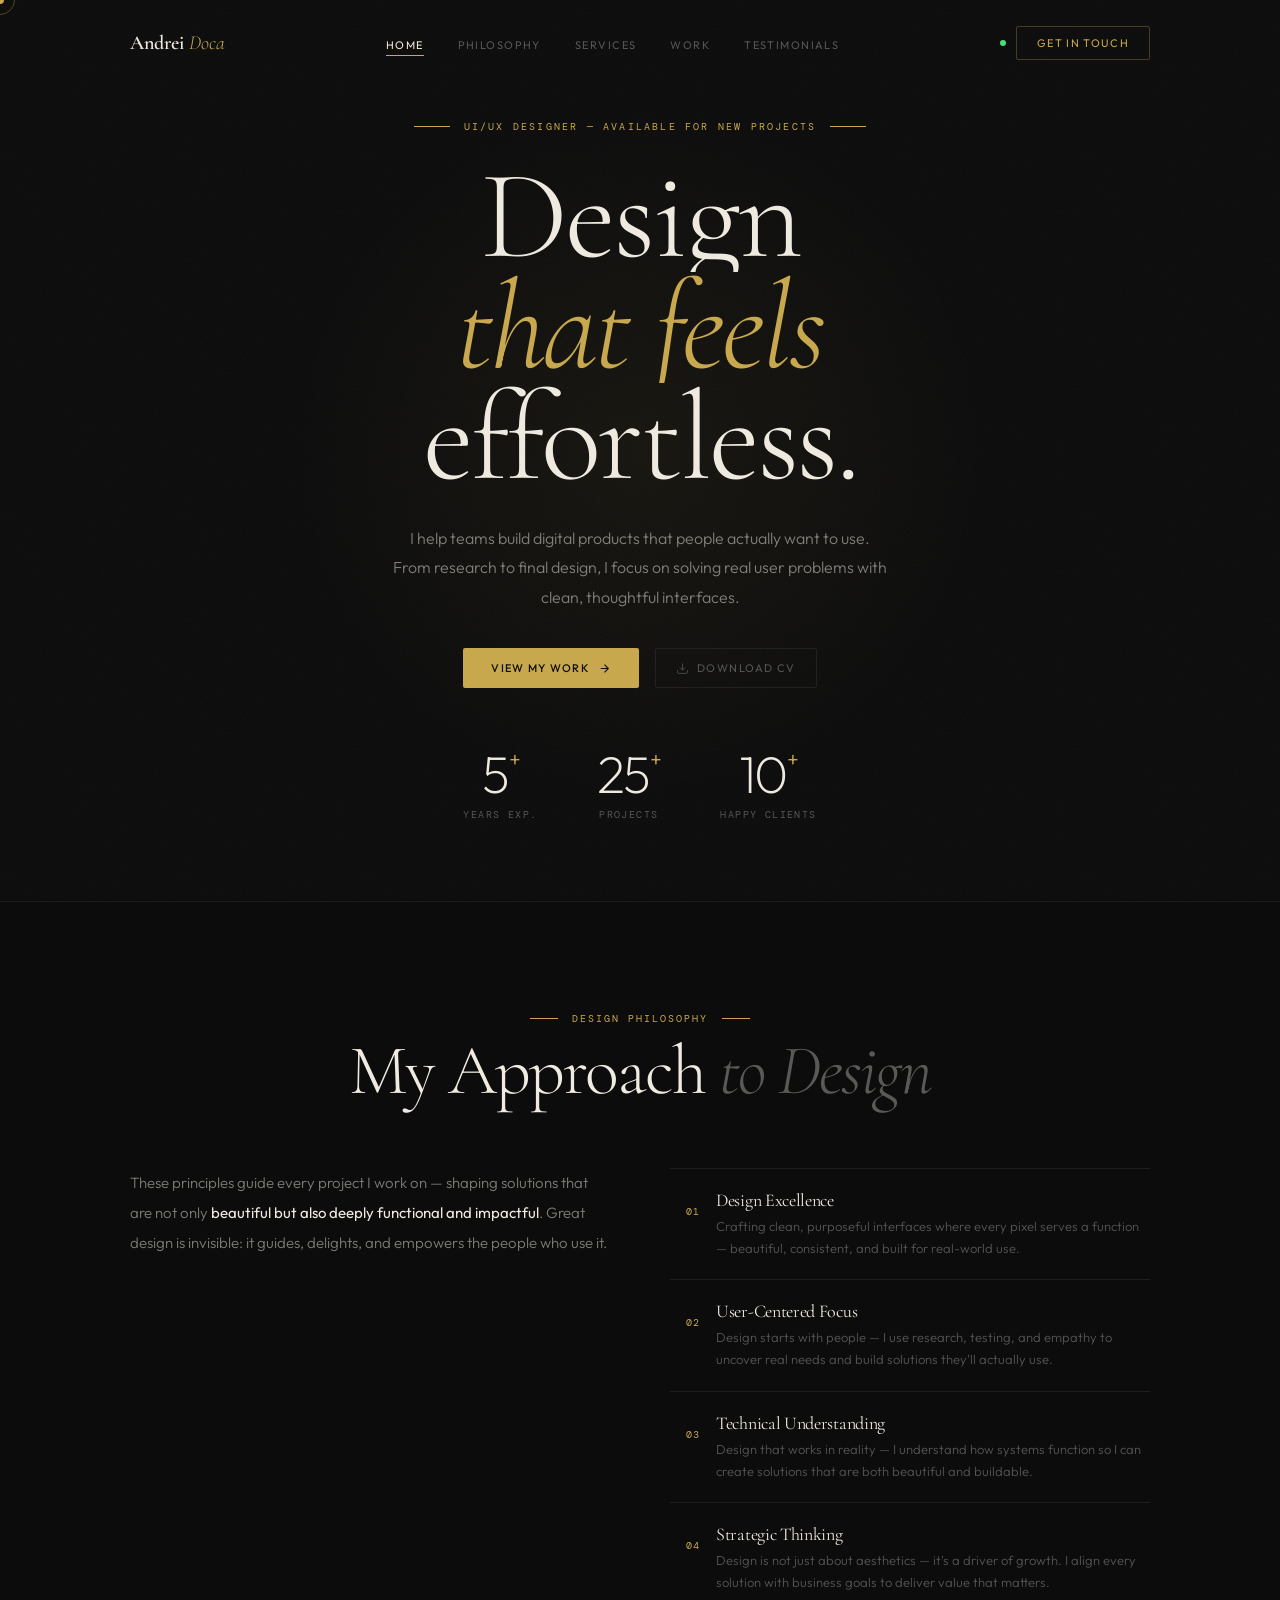
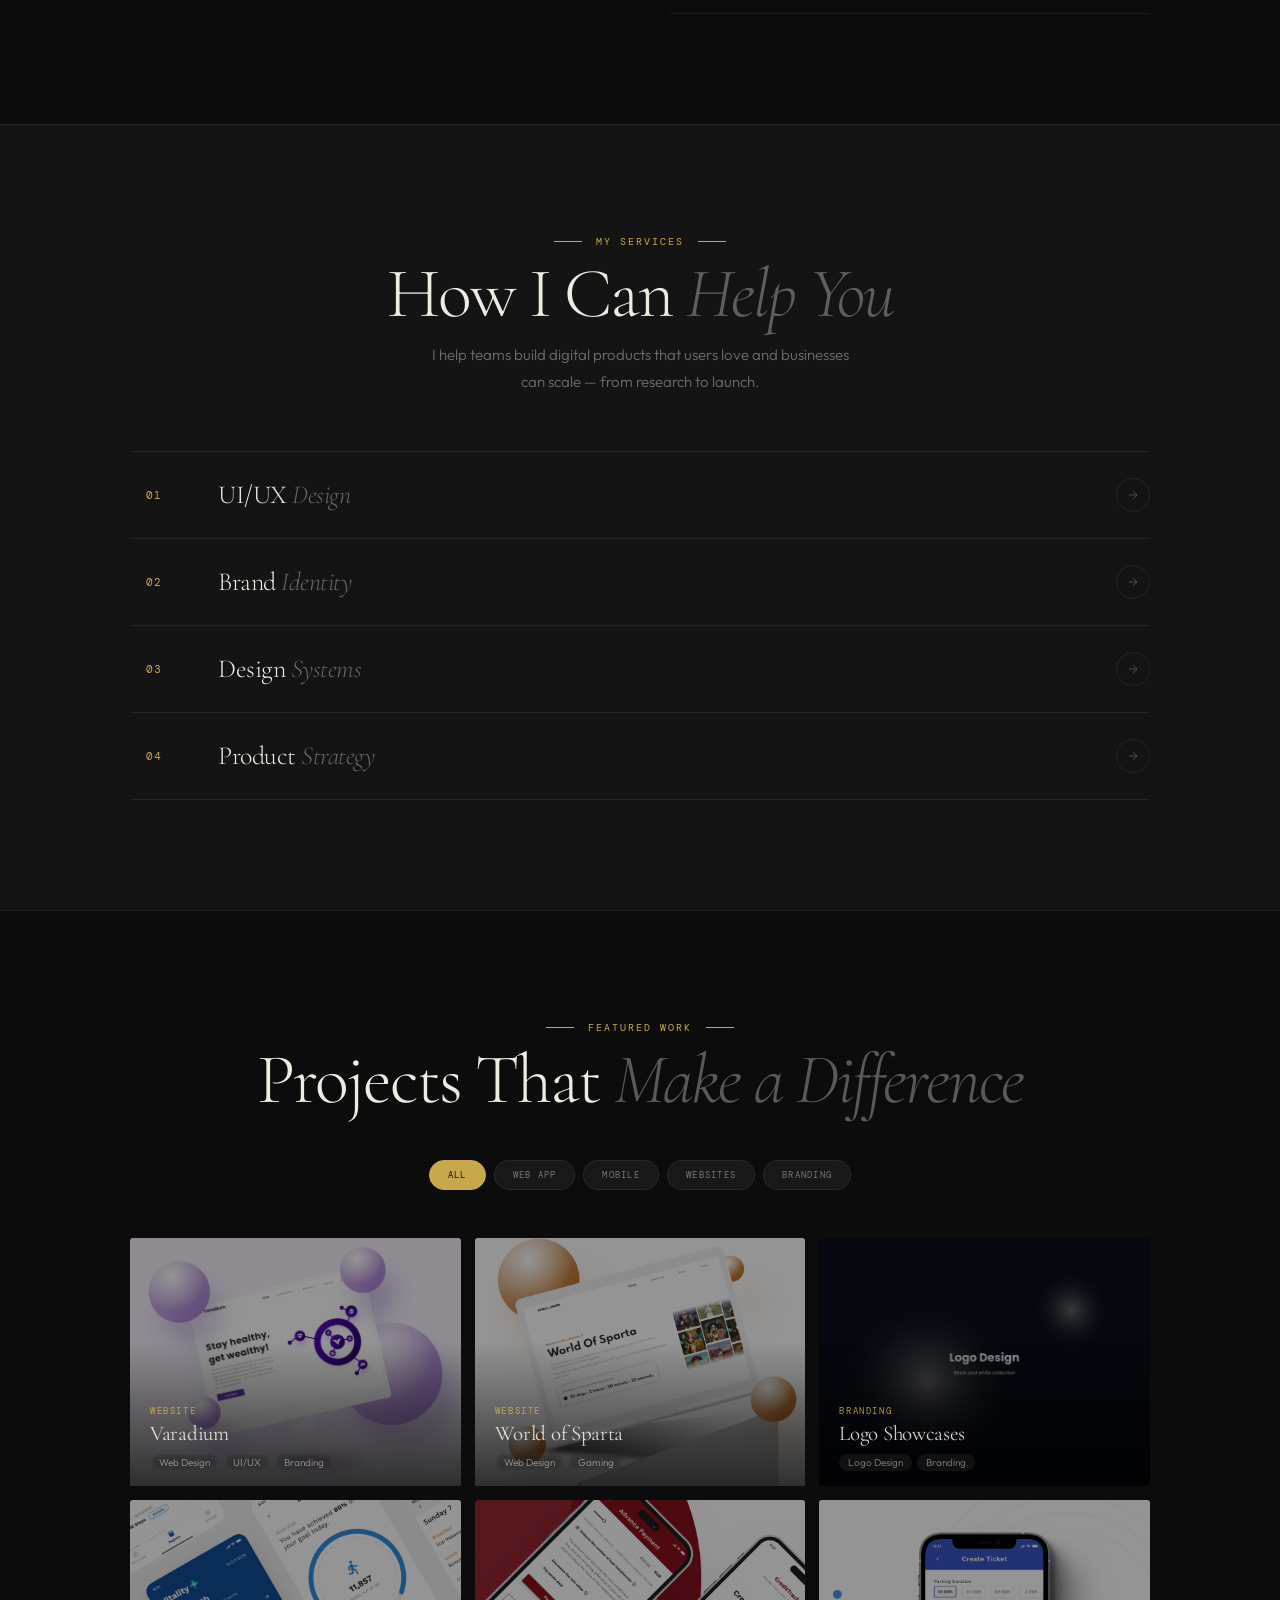
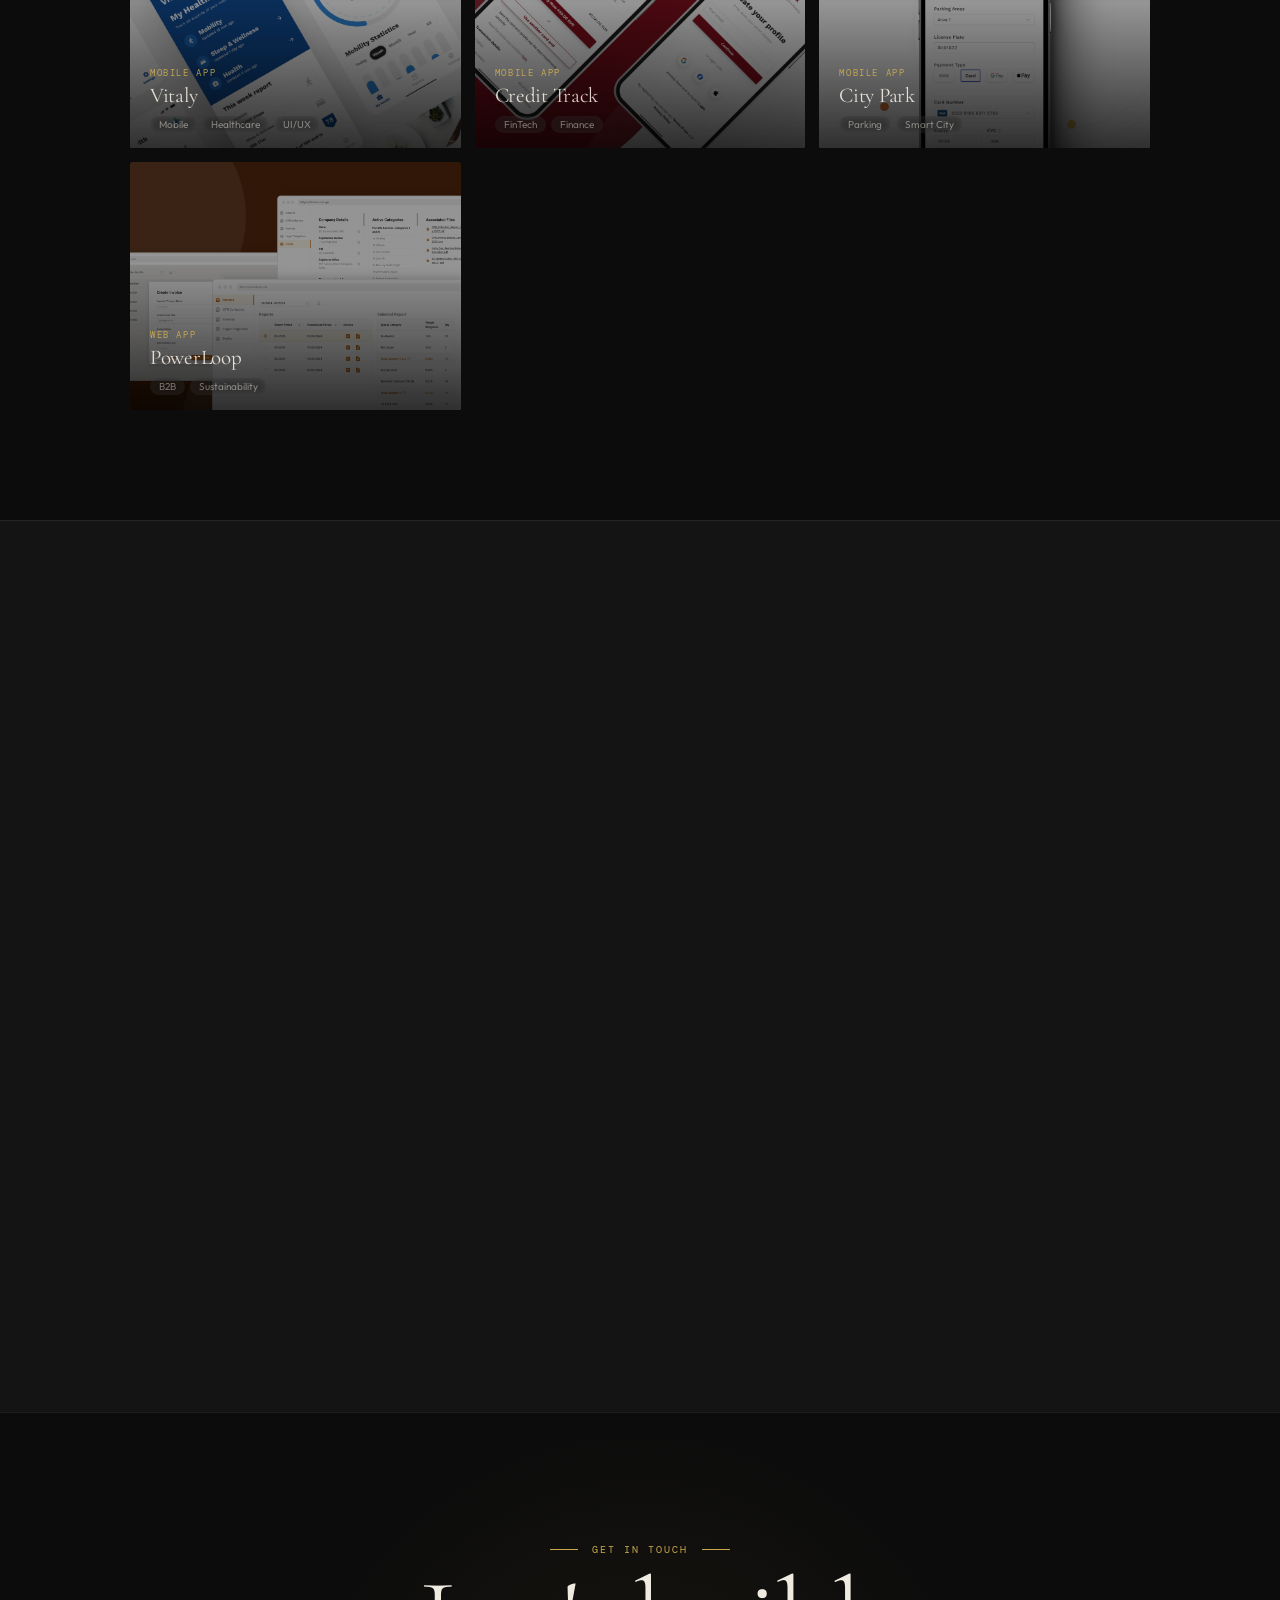
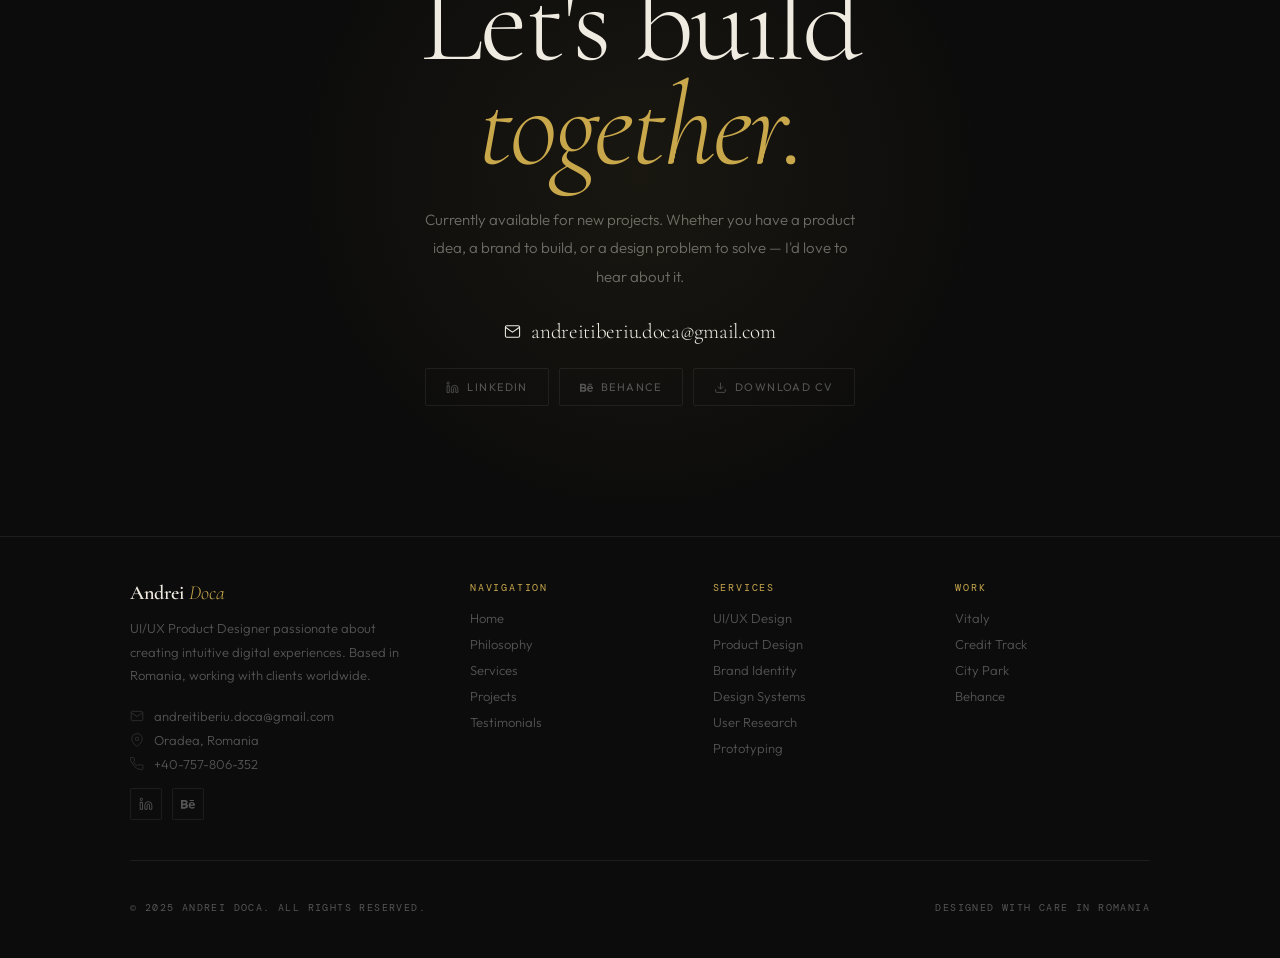
==== commit 79f68bc3: "..." ====
--- a/index.html
+++ b/index.html
@@ -28,10 +28,12 @@
       <li><a href="#services">Services</a></li>
       <li><a href="#projects">Work</a></li>
       <li><a href="#testimonials" >Testimonials</a></li>
+      
     </ul>
     <div class="nav-right">
       <div class="avail-dot"></div>
       <a href="#contact" class="nav-cta">Get In Touch</a>
+
     </div>
   </div>
 </nav>
@@ -44,7 +46,7 @@
     <p class="hero-desc">I help teams build digital products that people actually want to use. From research to final design, I focus on solving real user problems with clean, thoughtful interfaces.</p>
     <div class="hero-btns">
       <a href="#projects" class="btn-gold">View My Work <svg width="13" height="13" viewBox="0 0 24 24" fill="none" stroke="currentColor" stroke-width="2"><path d="M5 12h14M12 5l7 7-7 7"/></svg></a>
-      <a href="./assets/cv/Andrei Doca_CV.pdf" download class="btn-ghost"><svg width="13" height="13" viewBox="0 0 24 24" fill="none" stroke="currentColor" stroke-width="2"><path d="M21 15v4a2 2 0 01-2 2H5a2 2 0 01-2-2v-4M7 10l5 5 5-5M12 15V3"/></svg> Download CV</a>
+      <a href="./assets/cv/Andrei Doca_CV.pdf" download class="btn-outline"><svg width="13" height="13" viewBox="0 0 24 24" fill="none" stroke="currentColor" stroke-width="1.5"><path d="M21 15v4a2 2 0 01-2 2H5a2 2 0 01-2-2v-4M7 10l5 5 5-5M12 15V3"/></svg>Download CV</a>
     </div>
     <div class="hero-stats">
       <div><div class="hs-num">5<span class="hs-plus">+</span></div><div class="hs-lbl">Years Exp.</div></div>
@@ -63,7 +65,7 @@
       <div class="sey"><div class="sln"></div><div class="slb">Design Philosophy</div><div class="sln"></div></div>
       <h2 class="sh" style="font-size:clamp(38px,5.5vw,72px)">My Approach <em>to Design</em></h2>
     </div>
-    <div class="about-grid">
+    <div class="about-grid" >
       <div class="rv d1">
         <p class="about-text">These principles guide every project I work on — shaping solutions that are not only <strong>beautiful but also deeply functional and impactful</strong>. Great design is invisible: it guides, delights, and empowers the people who use it.</p>
       </div>
@@ -132,9 +134,14 @@
     <div class="test-head rv"><div class="sey"><div class="sln"></div><div class="slb">Client Testimonials</div><div class="sln"></div></div><h2 class="sh" style="font-size:clamp(38px,5.5vw,72px)">What Clients <em>Say</em></h2></div>
     <div class="carousel-wrap rv d1">
       <div class="carousel-slides" id="cSlides">
-        <div class="c-slide active"><div class="c-stars"><span class="c-star">★</span><span class="c-star">★</span><span class="c-star">★</span><span class="c-star">★</span><span class="c-star">★</span></div><p class="c-quote"><span class="q">"</span>I've worked with Andrei on several projects, and it's always been a smooth and productive experience. He's a skilled UI/UX designer with a great eye for design and a strong understanding of user needs. Andrei is collaborative, proactive, and consistently delivers high-quality work. I'd gladly work with him again and highly recommend him.<span class="q">"</span></p><div class="c-author"><div class="c-avatar">IA</div><div class="c-name">Iulian Anghelache</div><div class="c-role">Founder &amp; CEO — CanaryTech &amp; GrooveCV</div></div></div>
-        <div class="c-slide"><div class="c-stars"><span class="c-star">★</span><span class="c-star">★</span><span class="c-star">★</span><span class="c-star">★</span><span class="c-star">★</span></div><p class="c-quote"><span class="q">"</span>Andrei brings exceptional clarity to every design challenge. His ability to translate complex requirements into intuitive, beautiful interfaces is remarkable. A true professional who delivers beyond expectations.<span class="q">"</span></p><div class="c-author"><div class="c-avatar" style="background:linear-gradient(135deg,#4A9FFF,#7BC0FF)">CD</div><div class="c-name">Client Name</div><div class="c-role">Product Lead — Company Name</div></div></div>
-        <div class="c-slide"><div class="c-stars"><span class="c-star">★</span><span class="c-star">★</span><span class="c-star">★</span><span class="c-star">★</span><span class="c-star">★</span></div><p class="c-quote"><span class="q">"</span>Working with Andrei was one of the best decisions we made for our product. Strategic thinking, great design, and real results — our users absolutely love the new experience.<span class="q">"</span></p><div class="c-author"><div class="c-avatar" style="background:linear-gradient(135deg,#C97A4C,#E8A87A)">MR</div><div class="c-name">Another Client</div><div class="c-role">CEO — Startup Name</div></div></div>
+        <div class="c-slide active">  <p class="c-quote"><span class="q">"</span>I've worked with Andrei on several projects, and it's always been a smooth and productive experience. He's a skilled UI/UX designer with a great eye for design and a strong understanding of user needs. Andrei is collaborative, proactive, and consistently delivers high-quality work. I'd gladly work with him again and highly recommend him.<span class="q">"</span></p><div class="c-author"><div class="c-avatar">IA</div><div class="c-name">Iulian Anghelache</div><div class="c-role">Founder &amp; CEO — CanaryTech &amp; GrooveCV</div></div></div>
+        <div class="c-slide">  <p class="c-quote"><span class="q">"</span>I had the pleasure of working with Andrei on my recent project, and I couldn’t be happier with the experience. Andrei’s work ethic is truly impressive, he consistently went above and beyond to ensure everything was completed to the highest standard. His attention to detail, technical expertise, and creative problem-solving made a huge difference in the success of the project. I’m grateful for his dedication and highly recommend Andrei to anyone looking for a talented and reliable professional.<span class="q">"</span></p><div class="c-author"><div class="c-avatar" style="background:linear-gradient(135deg,#C97A4C,#E8A87A)">HA</div><div class="c-name">Hassan Abusalih</div><div class="c-role">CFO — FoodiZone</div></div></div>
+        <div class="c-slide">  <p class="c-quote"><span class="q">"</span>I worked with Andrei on a design project and he was great. He brought creative ideas and was always ready to make changes until everything looked perfect. Easy to work with and very committed. I definitely recommend Andrei if you need a good designer.<span class="q">"</span></p><div class="c-author"><div class="c-avatar" style="background:linear-gradient(135deg,#C97A4C,#E8A87A)">IB</div><div class="c-name">Ioana Mihaela Bucur</div><div class="c-role">Agile Delivery Lead — Computacenter Romania</div></div></div>
+        <div class="c-slide">  <p class="c-quote"><span class="q">"</span>Andrei is great to work with. The talent and passion he brings to the table are great addition to every project. His attention to detail and overall design process result in real customer satisfaction.<span class="q">"</span></p><div class="c-author"><div class="c-avatar" style="background:linear-gradient(135deg,#C97A4C,#E8A87A)">GW</div><div class="c-name">Gabriel W.</div><div class="c-role">Copywriter</div></div></div>
+        <div class="c-slide">  <p class="c-quote"><span class="q">"</span>I had the pleasure of collaborating with Andrei, a talented UI/UX designer. His creativity and eye for detail always shine through in his work.
+Andrei is unique because of his fantastic personality. He is incredibly kind, accessible, and a true team player. He actively solicits feedback from others, appreciating all viewpoints and encouraging a collaborative environment. He is a pleasure to deal with due to his upbeat attitude and desire to go above and beyond.<span class="q">"</span></p><div class="c-author"><div class="c-avatar" style="background:linear-gradient(135deg,#C97A4C,#E8A87A)">OC</div><div class="c-name">Oana Curpas</div><div class="c-role">HR & Recruiting Manager</div></div></div>
+ 
+
       </div>
       <div class="carousel-controls">
         <button class="c-btn" id="cPrev"><svg viewBox="0 0 24 24" fill="none" stroke="currentColor" stroke-width="1.5"><path d="M19 12H5M12 5l-7 7 7 7"/></svg></button>
@@ -175,6 +182,7 @@
           <a href="https://www.linkedin.com/in/andreidoca/" target="_blank" class="footer-social"><svg viewBox="0 0 24 24" fill="none" stroke="currentColor" stroke-width="1.5"><path d="M16 8a6 6 0 016 6v7h-4v-7a2 2 0 00-2-2 2 2 0 00-2 2v7h-4v-7a6 6 0 016-6z"/><rect x="2" y="9" width="4" height="12"/><circle cx="4" cy="4" r="2"/></svg></a>
           <a href="https://www.behance.net/DocaAndrei" target="_blank" class="footer-social"><svg viewBox="0 0 24 24" fill="currentColor"><path d="M22 7h-7V5h7v2zm1.726 10c-.442 1.297-2.029 3-5.101 3-3.074 0-5.564-1.729-5.564-5.675 0-3.91 2.325-5.92 5.466-5.92 3.082 0 4.964 1.782 5.375 4.426.078.506.109 1.188.095 2.14H15.97c.13 3.211 3.483 3.312 4.588 2.029h3.168zm-7.686-4h4.965c-.105-1.547-1.136-2.219-2.477-2.219-1.466 0-2.277.768-2.488 2.219zm-9.574 6.988H0V5.021h6.953c5.476.081 5.58 5.444 2.72 6.906 3.461 1.26 3.577 8.061-3.207 8.061zM3 11h3.584c2.508 0 2.906-3-.312-3H3v3zm3.391 3H3v3.016h3.341c3.055 0 2.868-3.016.05-3.016z"/></svg></a>
         </div>
+        
       </div>
       <div><div class="footer-col-title">Navigation</div><div class="footer-col-links"><a href="#home">Home</a><a href="#about">Philosophy</a><a href="#services">Services</a><a href="#projects">Projects</a><a href="#testimonials">Testimonials</a></div></div>
       <div><div class="footer-col-title">Services</div><div class="footer-col-links"><a href="#services">UI/UX Design</a><a href="#services">Product Design</a><a href="#services">Brand Identity</a><a href="#services">Design Systems</a><a href="#services">User Research</a><a href="#services">Prototyping</a></div></div>
--- a/css/styles.css
+++ b/css/styles.css
@@ -327,7 +327,7 @@
   padding: 20px 0;
   border-bottom: 1px solid var(--border);
   transition: padding-left 0.3s;
-  cursor: default;
+  cursor: none;
 }
 .principle-row:first-child {
   border-top: 1px solid var(--border);
@@ -710,7 +710,7 @@
 .c-quote {
   font-family: var(--serif);
   font-style: italic;
-  font-size: clamp(18px, 2.6vw, 30px);
+  font-size: clamp(16px, 2.6vw, 25px);
   font-weight: 300;
   line-height: 1.6;
   letter-spacing: -0.3px;
